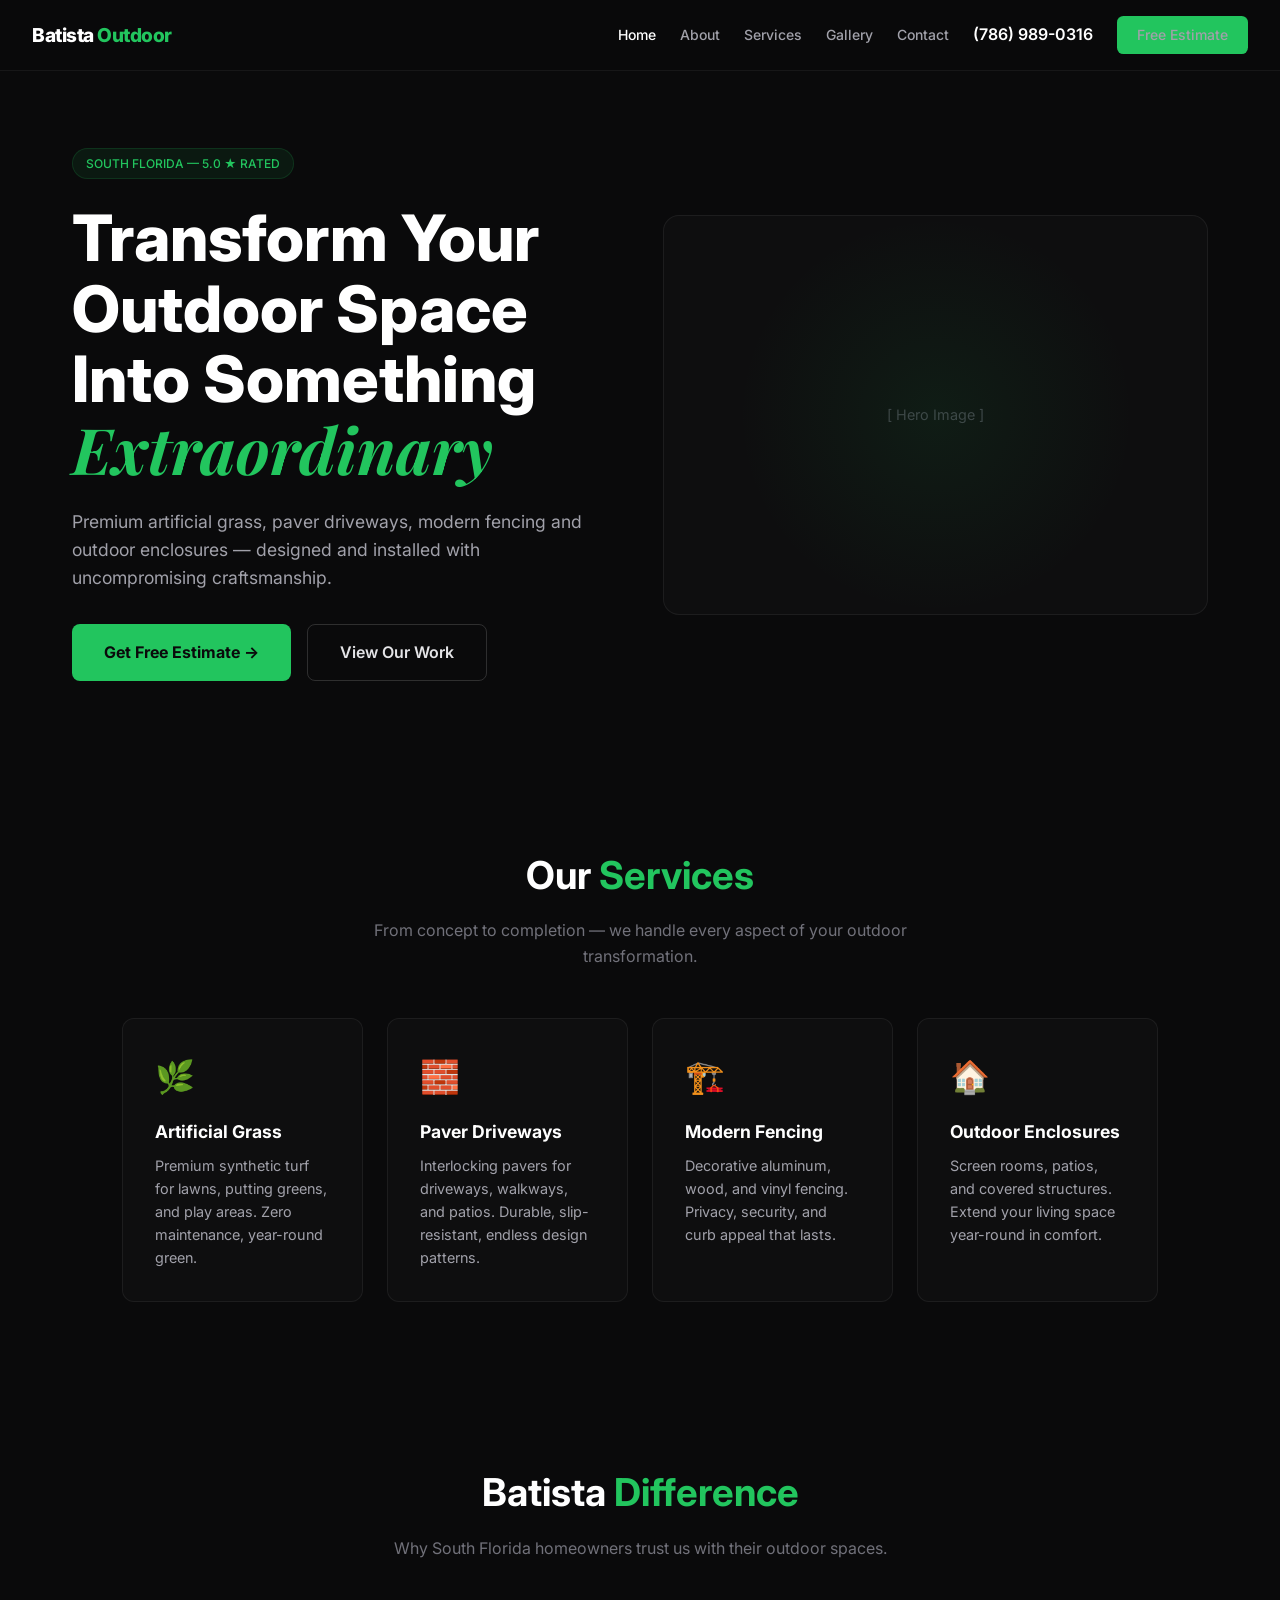
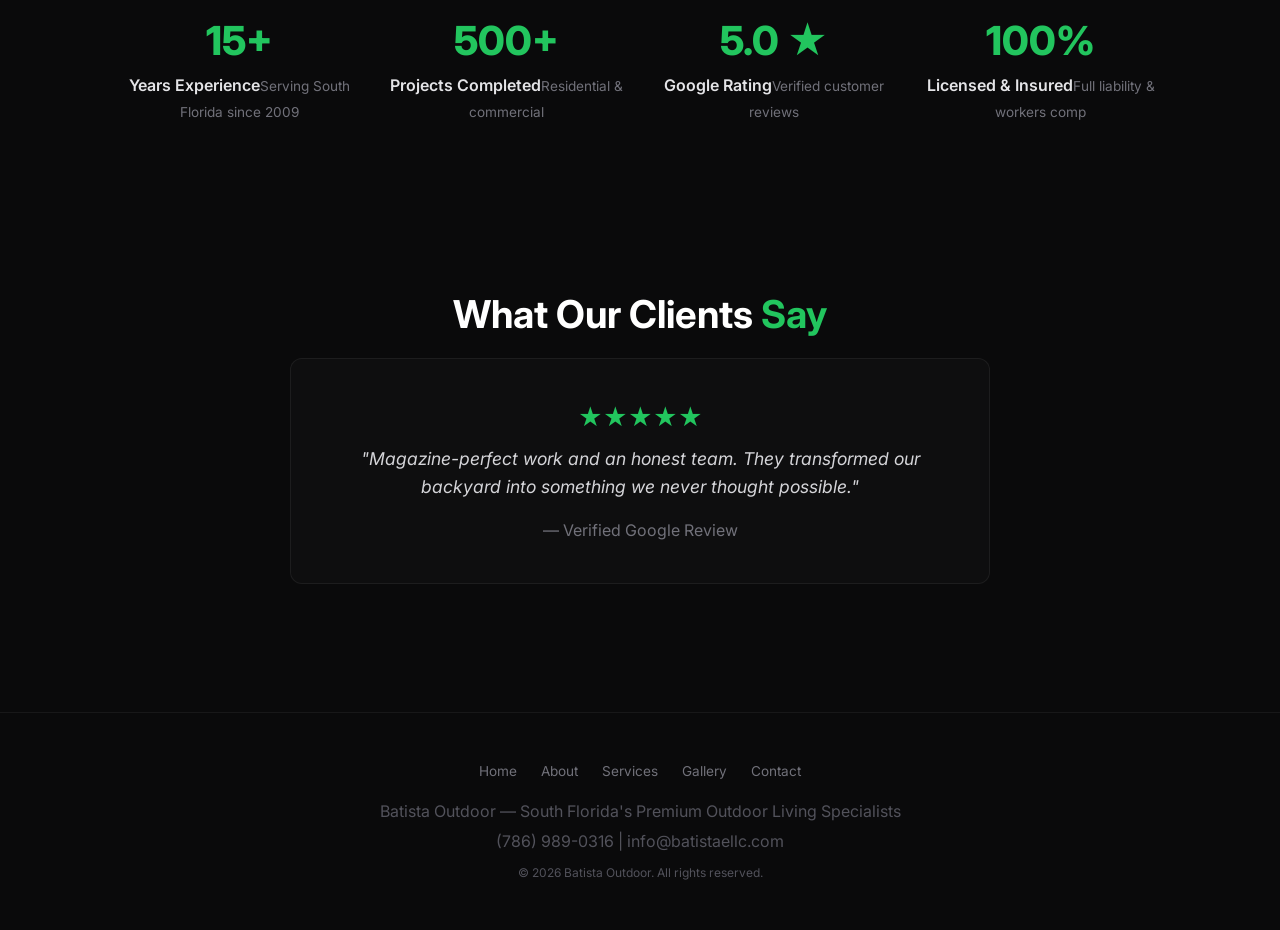
==== index.html @ e95c6e53 "Full 5-page site: Home, About, Services, Gallery, Contact" ====
<!DOCTYPE html>
<html lang="en">
<head>
  <meta charset="UTF-8" />
  <meta name="viewport" content="width=device-width, initial-scale=1.0"/>
  <title>Batista Outdoor — Premium Outdoor Living | South Florida</title>
  <meta name="description" content="Premium artificial grass, paver driveways, modern fencing and outdoor enclosures in South Florida." />
  <link rel="preconnect" href="https://fonts.googleapis.com" />
  <link href="https://fonts.googleapis.com/css2?family=Inter:wght@300;400;500;600;700;800&family=Playfair+Display:ital,wght@0,700;1,700&display=swap" rel="stylesheet" />
  <link rel="stylesheet" href="/css/style.css" />
</head>
<body>

<nav>
  <div class="logo">Batista <span>Outdoor</span></div>
  <div class="nav-links">
    <a href="/" class="active">Home</a>
    <a href="/about">About</a>
    <a href="/services">Services</a>
    <a href="/gallery">Gallery</a>
    <a href="/contact">Contact</a>
    <span class="phone">(786) 989-0316</span>
    <a href="/contact#estimate" class="cta-nav">Free Estimate</a>
  </div>
</nav>

<section class="hero">
  <div class="hero-content">
    <div class="hero-badge">SOUTH FLORIDA — 5.0 ★ RATED</div>
    <h1>Transform Your Outdoor Space Into Something <em>Extraordinary</em></h1>
    <p>Premium artificial grass, paver driveways, modern fencing and outdoor enclosures — designed and installed with uncompromising craftsmanship.</p>
    <div class="hero-actions" style="display:flex;gap:1rem;flex-wrap:wrap;">
      <a href="/contact#estimate" class="btn-primary">Get Free Estimate →</a>
      <a href="/gallery" class="btn-secondary">View Our Work</a>
    </div>
  </div>
  <div class="hero-visual">
    <div class="gradient-sphere"></div>
    <span style="color:#3f3f46;font-size:0.9rem;">[ Hero Image ]</span>
  </div>
</section>

<section>
  <h2 class="section-title">Our <span>Services</span></h2>
  <p class="section-sub">From concept to completion — we handle every aspect of your outdoor transformation.</p>
  <div class="services-grid">
    <div class="service-card">
      <span class="icon">🌿</span>
      <h3>Artificial Grass</h3>
      <p>Premium synthetic turf for lawns, putting greens, and play areas. Zero maintenance, year-round green.</p>
    </div>
    <div class="service-card">
      <span class="icon">🧱</span>
      <h3>Paver Driveways</h3>
      <p>Interlocking pavers for driveways, walkways, and patios. Durable, slip-resistant, endless design patterns.</p>
    </div>
    <div class="service-card">
      <span class="icon">🏗️</span>
      <h3>Modern Fencing</h3>
      <p>Decorative aluminum, wood, and vinyl fencing. Privacy, security, and curb appeal that lasts.</p>
    </div>
    <div class="service-card">
      <span class="icon">🏠</span>
      <h3>Outdoor Enclosures</h3>
      <p>Screen rooms, patios, and covered structures. Extend your living space year-round in comfort.</p>
    </div>
  </div>
</section>

<section>
  <h2 class="section-title">Batista <span>Difference</span></h2>
  <p class="section-sub">Why South Florida homeowners trust us with their outdoor spaces.</p>
  <div class="stats-grid">
    <div class="stat-item"><span class="num">15+</span><span class="label">Years Experience</span><span class="desc">Serving South Florida since 2009</span></div>
    <div class="stat-item"><span class="num">500+</span><span class="label">Projects Completed</span><span class="desc">Residential & commercial</span></div>
    <div class="stat-item"><span class="num">5.0 ★</span><span class="label">Google Rating</span><span class="desc">Verified customer reviews</span></div>
    <div class="stat-item"><span class="num">100%</span><span class="label">Licensed & Insured</span><span class="desc">Full liability & workers comp</span></div>
  </div>
</section>

<section>
  <h2 class="section-title">What Our Clients <span>Say</span></h2>
  <div style="max-width:700px;margin:0 auto;text-align:center;background:rgba(255,255,255,0.02);border:1px solid rgba(255,255,255,0.06);border-radius:0.75rem;padding:2.5rem;">
    <div style="font-size:1.5rem;color:#22c55e;margin-bottom:0.5rem;">★★★★★</div>
    <p style="color:#d4d4d8;font-size:1.1rem;font-style:italic;">"Magazine-perfect work and an honest team. They transformed our backyard into something we never thought possible."</p>
    <p style="color:#71717a;margin-top:1rem;">— Verified Google Review</p>
  </div>
</section>

<footer>
  <div class="footer-links">
    <a href="/">Home</a>
    <a href="/about">About</a>
    <a href="/services">Services</a>
    <a href="/gallery">Gallery</a>
    <a href="/contact">Contact</a>
  </div>
  <p>Batista Outdoor — South Florida's Premium Outdoor Living Specialists</p>
  <p style="margin-top:0.3rem;">(786) 989-0316 | info@batistaellc.com</p>
  <p style="margin-top:0.5rem;font-size:0.75rem;">© 2026 Batista Outdoor. All rights reserved.</p>
</footer>

</body>
</html>
---- css/style.css ----
/* Batista Outdoor - Shared Styles */

*, *::after, *::before { box-sizing: border-box; margin: 0; padding: 0; }
html { scroll-behavior: smooth; }
body {
  font-family: 'Inter', -apple-system, BlinkMacSystemFont, sans-serif;
  background: #0a0a0b;
  color: #e4e4e7;
  line-height: 1.6;
}

/* Navigation */
nav {
  position: fixed; top: 0; left: 0; right: 0; z-index: 100;
  background: rgba(10,10,11,0.92); backdrop-filter: blur(14px);
  border-bottom: 1px solid rgba(255,255,255,0.06);
  padding: 1rem 2rem;
  display: flex; align-items: center; justify-content: space-between;
  flex-wrap: wrap; gap: 1rem;
}
nav .logo { font-weight: 800; font-size: 1.2rem; color: #fff; letter-spacing: -0.5px; }
nav .logo span { color: #22c55e; }
nav .nav-links { display: flex; gap: 1.5rem; align-items: center; flex-wrap: wrap; }
nav .nav-links a { color: #a1a1aa; text-decoration: none; font-size: 0.875rem; font-weight: 500; transition: color 0.2s; }
nav .nav-links a:hover, nav .nav-links a.active { color: #fff; }
nav .nav-links .phone { color: #fff; font-weight: 600; }
.cta-nav {
  background: #22c55e; color: #0a0a0b; border: none;
  padding: 0.5rem 1.25rem; border-radius: 0.4rem; font-weight: 700; font-size: 0.8rem;
  cursor: pointer; text-decoration: none; transition: background 0.2s;
}
.cta-nav:hover { background: #16a34a; }

/* Page wrapper */
.page { padding-top: 5rem; }
section { padding: 5rem 2rem; max-width: 1100px; margin: 0 auto; }
.section-title { font-size: clamp(1.6rem, 3vw, 2.4rem); font-weight: 700; color: #fff; text-align: center; margin-bottom: 0.75rem; }
.section-title span { color: #22c55e; }
.section-sub { color: #71717a; text-align: center; margin-bottom: 3rem; font-size: 1rem; max-width: 600px; margin-left: auto; margin-right: auto; }

/* Buttons */
.btn-primary {
  background: #22c55e; color: #0a0a0b; border: none;
  padding: 0.9rem 2rem; border-radius: 0.5rem; font-weight: 700; font-size: 1rem;
  cursor: pointer; text-decoration: none; display: inline-flex; align-items: center; gap: 0.5rem;
  transition: background 0.2s, transform 0.15s;
}
.btn-primary:hover { background: #16a34a; transform: translateY(-1px); }
.btn-secondary {
  background: transparent; color: #e4e4e7; border: 1px solid rgba(255,255,255,0.15);
  padding: 0.9rem 2rem; border-radius: 0.5rem; font-weight: 600; font-size: 1rem;
  cursor: pointer; text-decoration: none; transition: border-color 0.2s;
}
.btn-secondary:hover { border-color: rgba(255,255,255,0.35); }

/* Hero */
.hero {
  min-height: 85vh; display: flex; align-items: center;
  padding: 8rem 2rem 4rem; max-width: 1200px; margin: 0 auto; gap: 3rem;
}
.hero-content { flex: 1; }
.hero-badge {
  display: inline-flex; align-items: center; gap: 0.4rem;
  background: rgba(34,197,94,0.08); border: 1px solid rgba(34,197,94,0.15);
  padding: 0.3rem 0.8rem; border-radius: 2rem; font-size: 0.75rem; font-weight: 500;
  color: #22c55e; margin-bottom: 1.5rem;
}
.hero h1 {
  font-size: clamp(2.4rem, 5vw, 4rem); font-weight: 800; line-height: 1.1;
  color: #fff; margin-bottom: 1.25rem;
}
.hero h1 em { font-family: 'Playfair Display', serif; font-style: italic; color: #22c55e; font-weight: 700; }
.hero p { font-size: 1.1rem; color: #a1a1aa; max-width: 560px; margin-bottom: 2rem; }
.hero-visual {
  flex: 1; min-height: 400px; background: rgba(255,255,255,0.02);
  border-radius: 1rem; border: 1px solid rgba(255,255,255,0.06);
  display: flex; align-items: center; justify-content: center;
  position: relative; overflow: hidden;
}
.hero-visual .gradient-sphere {
  position: absolute; width: 400px; height: 400px; border-radius: 50%;
  background: radial-gradient(circle, rgba(34,197,94,0.08) 0%, transparent 70%);
  top: 50%; left: 50%; transform: translate(-50%,-50%);
}
.hero-visual img { width: 100%; height: 100%; object-fit: cover; }

/* Grid layouts */
.services-grid { display: grid; grid-template-columns: repeat(auto-fit, minmax(240px, 1fr)); gap: 1.5rem; }
.service-card {
  background: rgba(255,255,255,0.02); border: 1px solid rgba(255,255,255,0.06);
  border-radius: 0.75rem; padding: 2rem; transition: border-color 0.2s;
}
.service-card:hover { border-color: rgba(34,197,94,0.2); }
.service-card .icon { font-size: 2rem; margin-bottom: 1rem; display: block; }
.service-card h3 { color: #fff; font-size: 1.1rem; margin-bottom: 0.5rem; }
.service-card p { font-size: 0.9rem; color: #a1a1aa; }

/* Stats */
.stats-grid { display: grid; grid-template-columns: repeat(auto-fit, minmax(180px, 1fr)); gap: 2rem; text-align: center; }
.stat-item .num { font-size: 2.5rem; font-weight: 800; color: #22c55e; display: block; }
.stat-item .label { color: #e4e4e7; font-weight: 600; }
.stat-item .desc { font-size: 0.85rem; color: #71717a; margin-top: 0.3rem; }

/* Why Us grid */
.why-grid { display: grid; grid-template-columns: repeat(auto-fit, minmax(280px, 1fr)); gap: 1.5rem; }
.why-card {
  background: rgba(255,255,255,0.02); border: 1px solid rgba(255,255,255,0.06);
  border-radius: 0.75rem; padding: 1.5rem; display: flex; gap: 1rem; align-items: flex-start;
}
.why-card .num { font-size: 1.8rem; font-weight: 800; color: rgba(34,197,94,0.3); line-height: 1; min-width: 40px; }
.why-card h4 { color: #fff; font-size: 1rem; margin-bottom: 0.3rem; }
.why-card p { font-size: 0.85rem; color: #71717a; }

/* Before/After */
.before-after-container {
  position: relative; width: 100%; max-width: 800px; margin: 0 auto;
  border-radius: 1rem; overflow: hidden; border: 1px solid rgba(255,255,255,0.1);
  aspect-ratio: 16/10;
}
.before-after-container img { position: absolute; top: 0; left: 0; width: 100%; height: 100%; object-fit: cover; }
.before-after-container .after-img { clip-path: inset(0 50% 0 0); }
.before-after-container .slider-handle {
  position: absolute; top: 0; bottom: 0; left: 50%; width: 4px;
  background: #22c55e; transform: translateX(-50%); cursor: ew-resize;
}
.before-after-container .slider-handle::after {
  content: ''; position: absolute; top: 50%; left: 50%; transform: translate(-50%,-50%);
  width: 36px; height: 36px; background: #22c55e; border-radius: 50%;
  border: 3px solid #fff;
}
.before-after-container .label-tag {
  position: absolute; top: 1rem; padding: 0.3rem 0.8rem; border-radius: 0.3rem;
  font-size: 0.75rem; font-weight: 700; z-index: 2;
}
.before-after-container .label-before { left: 1rem; background: rgba(0,0,0,0.6); color: #fff; }
.before-after-container .label-after { right: 1rem; background: #22c55e; color: #0a0a0b; }

/* Gallery grid */
.gallery-grid { display: grid; grid-template-columns: repeat(auto-fit, minmax(280px, 1fr)); gap: 1rem; }
.gallery-item {
  aspect-ratio: 4/3; border-radius: 0.75rem; overflow: hidden;
  background: rgba(255,255,255,0.02); border: 1px solid rgba(255,255,255,0.06);
  display: flex; align-items: center; justify-content: center; color: #3f3f46; font-size: 0.85rem;
}
.gallery-item .placeholder-icon { font-size: 2rem; margin-bottom: 0.5rem; display: block; text-align: center; }

/* Estimate/Contact form */
.estimate-section {
  background: rgba(34,197,94,0.03); border: 1px solid rgba(34,197,94,0.12);
  border-radius: 1rem; padding: 3rem; text-align: center; max-width: 700px; margin: 0 auto;
}
.estimate-section h2 { color: #fff; font-size: 1.8rem; margin-bottom: 1rem; }
.estimate-section p { color: #a1a1aa; margin-bottom: 2rem; }
.estimate-form { display: grid; gap: 1rem; max-width: 500px; margin: 0 auto; }
.estimate-form input, .estimate-form select, .estimate-form textarea {
  background: rgba(255,255,255,0.05); border: 1px solid rgba(255,255,255,0.1);
  border-radius: 0.5rem; padding: 0.8rem 1rem; color: #fff; font-size: 0.9rem; font-family: inherit;
}
.estimate-form input::placeholder, .estimate-form textarea::placeholder { color: #52525b; }
.estimate-form select option { background: #18181b; color: #fff; }

/* Contact info */
.contact-grid { display: grid; grid-template-columns: repeat(auto-fit, minmax(220px, 1fr)); gap: 1.5rem; }
.contact-card {
  background: rgba(255,255,255,0.02); border: 1px solid rgba(255,255,255,0.06);
  border-radius: 0.75rem; padding: 1.5rem; text-align: center;
}
.contact-card .icon { font-size: 1.5rem; margin-bottom: 0.5rem; display: block; }
.contact-card h4 { color: #fff; font-size: 0.85rem; text-transform: uppercase; letter-spacing: 1px; margin-bottom: 0.3rem; }
.contact-card p { color: #a1a1aa; font-size: 0.9rem; }

/* Footer */
footer { text-align: center; padding: 3rem 2rem; color: #52525b; border-top: 1px solid rgba(255,255,255,0.06); margin-top: 3rem; }
footer .footer-links { display: flex; justify-content: center; gap: 1.5rem; flex-wrap: wrap; margin-bottom: 1rem; }
footer .footer-links a { color: #71717a; text-decoration: none; font-size: 0.85rem; }
footer .footer-links a:hover { color: #e4e4e7; }

/* Responsive */
@media (max-width: 768px) {
  .hero { flex-direction: column; padding-top: 6rem; }
  .hero-visual { min-height: 250px; width: 100%; }
  nav .nav-links { gap: 0.8rem; }
  section { padding: 3rem 1.25rem; }
}
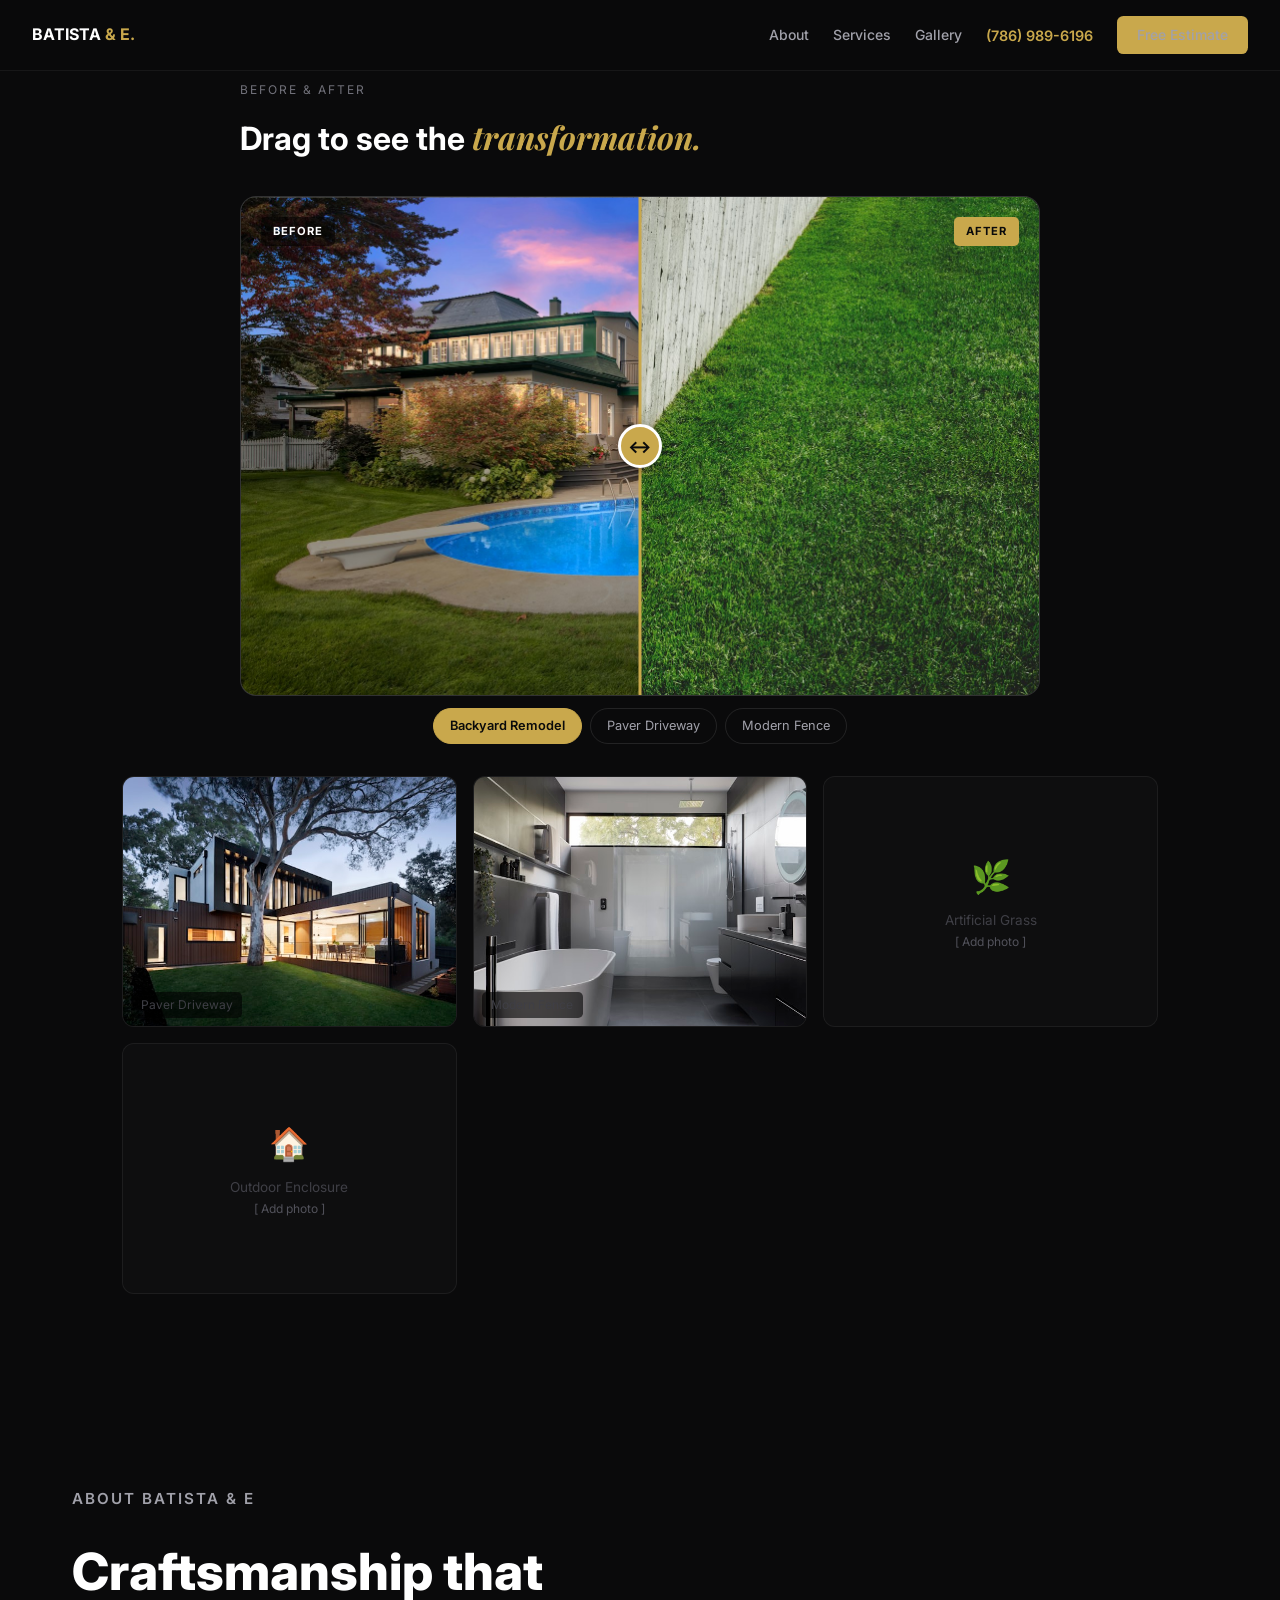
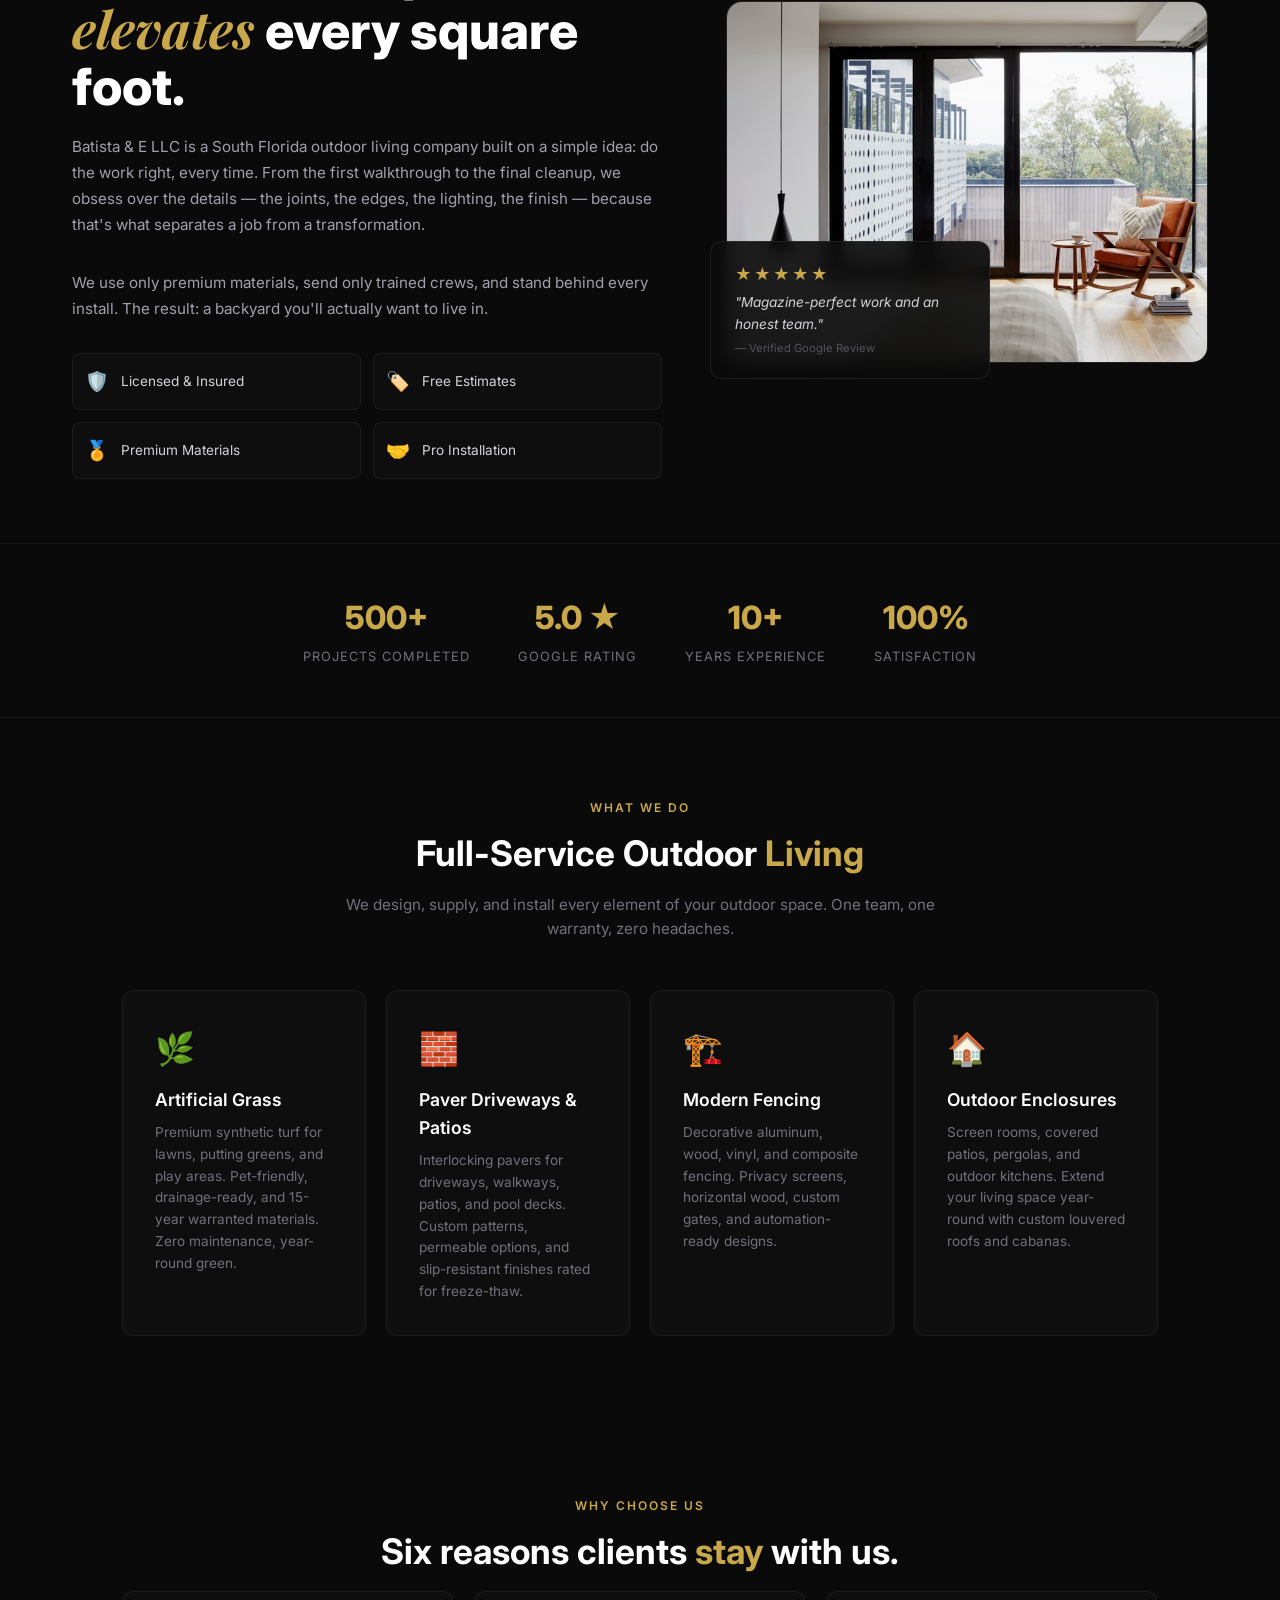
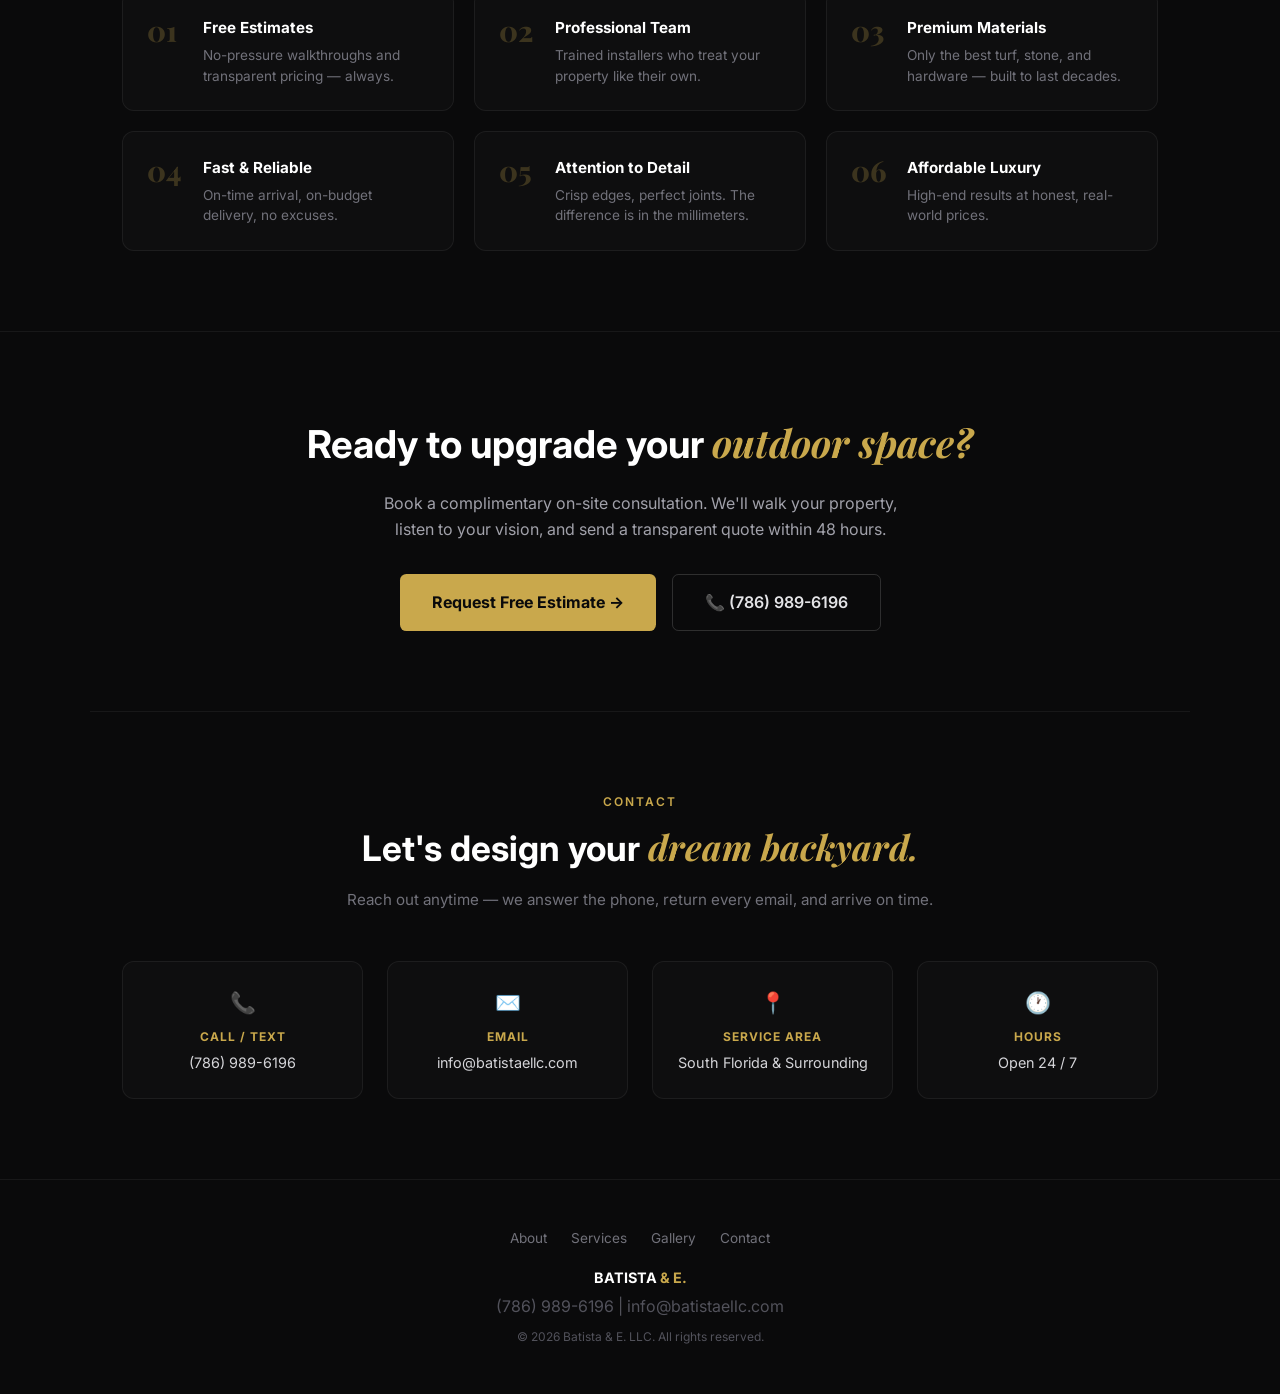
==== commit e063d0f7: "fix: real empty yard before image, luxury after image, slider hero-first layout, fix unicode arrow, " ====
--- a/index.html
+++ b/index.html
@@ -3,7 +3,7 @@
 <head>
   <meta charset="UTF-8" />
   <meta name="viewport" content="width=device-width, initial-scale=1.0"/>
-  <title>Batista Outdoor — Premium Outdoor Living | South Florida</title>
+  <title>Batista &amp; E. LLC — Premium Outdoor Living | South Florida</title>
   <meta name="description" content="Premium artificial grass, paver driveways, modern fencing and outdoor enclosures in South Florida." />
   <link rel="preconnect" href="https://fonts.googleapis.com" />
   <link href="https://fonts.googleapis.com/css2?family=Inter:wght@300;400;500;600;700;800&family=Playfair+Display:ital,wght@0,700;1,700&display=swap" rel="stylesheet" />
@@ -12,93 +12,197 @@
 <body>
 
 <nav>
-  <div class="logo">Batista <span>Outdoor</span></div>
+  <div class="logo">
+    <span>BATISTA <em>&amp; E.</em></span>
+  </div>
   <div class="nav-links">
-    <a href="/" class="active">Home</a>
-    <a href="/about">About</a>
-    <a href="/services">Services</a>
-    <a href="/gallery">Gallery</a>
-    <a href="/contact">Contact</a>
-    <span class="phone">(786) 989-0316</span>
-    <a href="/contact#estimate" class="cta-nav">Free Estimate</a>
+    <a href="#about">About</a>
+    <a href="#services">Services</a>
+    <a href="#gallery">Gallery</a>
+    <span class="phone">(786) 989-6196</span>
+    <a href="#contact" class="cta-nav">Free Estimate</a>
   </div>
 </nav>
 
-<section class="hero">
-  <div class="hero-content">
-    <div class="hero-badge">SOUTH FLORIDA — 5.0 ★ RATED</div>
-    <h1>Transform Your Outdoor Space Into Something <em>Extraordinary</em></h1>
-    <p>Premium artificial grass, paver driveways, modern fencing and outdoor enclosures — designed and installed with uncompromising craftsmanship.</p>
-    <div class="hero-actions" style="display:flex;gap:1rem;flex-wrap:wrap;">
-      <a href="/contact#estimate" class="btn-primary">Get Free Estimate →</a>
-      <a href="/gallery" class="btn-secondary">View Our Work</a>
-    </div>
-  </div>
-  <div class="hero-visual">
-    <div class="gradient-sphere"></div>
-    <span style="color:#3f3f46;font-size:0.9rem;">[ Hero Image ]</span>
-  </div>
-</section>
-
-<section>
-  <h2 class="section-title">Our <span>Services</span></h2>
-  <p class="section-sub">From concept to completion — we handle every aspect of your outdoor transformation.</p>
+<!-- BEFORE & AFTER HERO -->
+<section id="gallery" class="hero-slider-section">
+  <div class="before-after-wrapper">
+    <p class="before-after-section-label">BEFORE &amp; AFTER</p>
+    <h2>Drag to see the <em>transformation.</em></h2>
+
+    <div class="slider-container" id="baSlider">
+      <div class="before-img">
+        <img src="/images/backyard-before.jpg" alt="Before transformation" style="width:100%;height:100%;object-fit:cover;position:absolute;top:0;left:0;" />
+      </div>
+      <div class="after-img" id="afterImg">
+        <img src="/images/backyard-after.jpg" alt="After transformation" style="width:100%;height:100%;object-fit:cover;position:absolute;top:0;left:0;" />
+      </div>
+      <div class="slider-line"></div>
+      <div class="slider-handle" id="sliderHandle"></div>
+      <span class="label-before">BEFORE</span>
+      <span class="label-after">AFTER</span>
+    </div>
+
+    <div class="category-tags">
+      <span class="category-tag active">Backyard Remodel</span>
+      <span class="category-tag">Paver Driveway</span>
+      <span class="category-tag">Modern Fence</span>
+    </div>
+  </div>
+
+  <div class="gallery-grid">
+    <div class="gallery-item"><img src="/images/pavers.jpg" alt="Paver driveway" style="width:100%;height:100%;object-fit:cover;position:absolute;top:0;left:0;" /><div style="position:absolute;bottom:0.5rem;left:0.5rem;background:rgba(0,0,0,0.6);padding:0.2rem 0.6rem;border-radius:0.3rem;font-size:0.75rem;">Paver Driveway</div></div>
+    <div class="gallery-item"><img src="/images/fencing.jpg" alt="Modern fencing" style="width:100%;height:100%;object-fit:cover;position:absolute;top:0;left:0;" /><div style="position:absolute;bottom:0.5rem;left:0.5rem;background:rgba(0,0,0,0.6);padding:0.2rem 0.6rem;border-radius:0.3rem;font-size:0.75rem;">Modern Fence</div></div>
+    <div class="gallery-item"><span class="g-icon">🌿</span>Artificial Grass<span style="color:#52525b;font-size:0.75rem;">[ Add photo ]</span></div>
+    <div class="gallery-item"><span class="g-icon">🏠</span>Outdoor Enclosure<span style="color:#52525b;font-size:0.75rem;">[ Add photo ]</span></div>
+  </div>
+</section>
+
+<!-- ABOUT SECTION -->
+<div class="page" id="about">
+  <div class="about-section">
+    <div class="about-content">
+      <p class="section-label">ABOUT BATISTA &amp; E</p>
+      <h1>Craftsmanship that <em>elevates</em> every square foot.</h1>
+      <p>Batista &amp; E LLC is a South Florida outdoor living company built on a simple idea: do the work right, every time. From the first walkthrough to the final cleanup, we obsess over the details — the joints, the edges, the lighting, the finish — because that's what separates a job from a transformation.</p>
+      <p>We use only premium materials, send only trained crews, and stand behind every install. The result: a backyard you'll actually want to live in.</p>
+      <div class="feature-grid">
+        <div class="feature-item"><span class="icon">🛡️</span><span>Licensed &amp; Insured</span></div>
+        <div class="feature-item"><span class="icon">🏷️</span><span>Free Estimates</span></div>
+        <div class="feature-item"><span class="icon">🏅</span><span>Premium Materials</span></div>
+        <div class="feature-item"><span class="icon">🤝</span><span>Pro Installation</span></div>
+      </div>
+    </div>
+    <div class="about-visual">
+      <div class="image-container">
+        <img src="/images/about-hero.jpg" alt="Luxury outdoor living space at dusk" style="width:100%;height:100%;object-fit:cover;" />
+      </div>
+      <div class="review-overlay">
+        <div class="stars">★★★★★</div>
+        <p>"Magazine-perfect work and an honest team."</p>
+        <div class="attribution">— Verified Google Review</div>
+      </div>
+    </div>
+  </div>
+</div>
+
+<!-- STATS -->
+<div class="stats-row">
+  <div class="stat-item"><span class="num">500+</span><span class="label">Projects Completed</span></div>
+  <div class="stat-item"><span class="num">5.0 ★</span><span class="label">Google Rating</span></div>
+  <div class="stat-item"><span class="num">10+</span><span class="label">Years Experience</span></div>
+  <div class="stat-item"><span class="num">100%</span><span class="label">Satisfaction</span></div>
+</div>
+
+<!-- SERVICES -->
+<section id="services">
+  <p class="section-label">WHAT WE DO</p>
+  <h2 class="section-title">Full-Service Outdoor <span class="gold">Living</span></h2>
+  <p class="section-sub">We design, supply, and install every element of your outdoor space. One team, one warranty, zero headaches.</p>
   <div class="services-grid">
     <div class="service-card">
       <span class="icon">🌿</span>
       <h3>Artificial Grass</h3>
-      <p>Premium synthetic turf for lawns, putting greens, and play areas. Zero maintenance, year-round green.</p>
+      <p>Premium synthetic turf for lawns, putting greens, and play areas. Pet-friendly, drainage-ready, and 15-year warranted materials. Zero maintenance, year-round green.</p>
     </div>
     <div class="service-card">
       <span class="icon">🧱</span>
-      <h3>Paver Driveways</h3>
-      <p>Interlocking pavers for driveways, walkways, and patios. Durable, slip-resistant, endless design patterns.</p>
+      <h3>Paver Driveways &amp; Patios</h3>
+      <p>Interlocking pavers for driveways, walkways, patios, and pool decks. Custom patterns, permeable options, and slip-resistant finishes rated for freeze-thaw.</p>
     </div>
     <div class="service-card">
       <span class="icon">🏗️</span>
       <h3>Modern Fencing</h3>
-      <p>Decorative aluminum, wood, and vinyl fencing. Privacy, security, and curb appeal that lasts.</p>
+      <p>Decorative aluminum, wood, vinyl, and composite fencing. Privacy screens, horizontal wood, custom gates, and automation-ready designs.</p>
     </div>
     <div class="service-card">
       <span class="icon">🏠</span>
       <h3>Outdoor Enclosures</h3>
-      <p>Screen rooms, patios, and covered structures. Extend your living space year-round in comfort.</p>
-    </div>
-  </div>
-</section>
-
+      <p>Screen rooms, covered patios, pergolas, and outdoor kitchens. Extend your living space year-round with custom louvered roofs and cabanas.</p>
+    </div>
+  </div>
+</section>
+
+<!-- WHY CHOOSE US -->
 <section>
-  <h2 class="section-title">Batista <span>Difference</span></h2>
-  <p class="section-sub">Why South Florida homeowners trust us with their outdoor spaces.</p>
-  <div class="stats-grid">
-    <div class="stat-item"><span class="num">15+</span><span class="label">Years Experience</span><span class="desc">Serving South Florida since 2009</span></div>
-    <div class="stat-item"><span class="num">500+</span><span class="label">Projects Completed</span><span class="desc">Residential & commercial</span></div>
-    <div class="stat-item"><span class="num">5.0 ★</span><span class="label">Google Rating</span><span class="desc">Verified customer reviews</span></div>
-    <div class="stat-item"><span class="num">100%</span><span class="label">Licensed & Insured</span><span class="desc">Full liability & workers comp</span></div>
-  </div>
-</section>
-
-<section>
-  <h2 class="section-title">What Our Clients <span>Say</span></h2>
-  <div style="max-width:700px;margin:0 auto;text-align:center;background:rgba(255,255,255,0.02);border:1px solid rgba(255,255,255,0.06);border-radius:0.75rem;padding:2.5rem;">
-    <div style="font-size:1.5rem;color:#22c55e;margin-bottom:0.5rem;">★★★★★</div>
-    <p style="color:#d4d4d8;font-size:1.1rem;font-style:italic;">"Magazine-perfect work and an honest team. They transformed our backyard into something we never thought possible."</p>
-    <p style="color:#71717a;margin-top:1rem;">— Verified Google Review</p>
+  <p class="section-label">WHY CHOOSE US</p>
+  <h2 class="section-title">Six reasons clients <span class="gold">stay</span> with us.</h2>
+  <div class="why-grid">
+    <div class="why-card"><span class="num">01</span><div><h4>Free Estimates</h4><p>No-pressure walkthroughs and transparent pricing — always.</p></div></div>
+    <div class="why-card"><span class="num">02</span><div><h4>Professional Team</h4><p>Trained installers who treat your property like their own.</p></div></div>
+    <div class="why-card"><span class="num">03</span><div><h4>Premium Materials</h4><p>Only the best turf, stone, and hardware — built to last decades.</p></div></div>
+    <div class="why-card"><span class="num">04</span><div><h4>Fast &amp; Reliable</h4><p>On-time arrival, on-budget delivery, no excuses.</p></div></div>
+    <div class="why-card"><span class="num">05</span><div><h4>Attention to Detail</h4><p>Crisp edges, perfect joints. The difference is in the millimeters.</p></div></div>
+    <div class="why-card"><span class="num">06</span><div><h4>Affordable Luxury</h4><p>High-end results at honest, real-world prices.</p></div></div>
+  </div>
+</section>
+
+<!-- CTA -->
+<div class="cta-section">
+  <h2>Ready to upgrade your <em>outdoor space?</em></h2>
+  <p>Book a complimentary on-site consultation. We'll walk your property, listen to your vision, and send a transparent quote within 48 hours.</p>
+  <div class="cta-actions">
+    <a href="#contact" class="btn-primary">Request Free Estimate →</a>
+    <a href="tel:+17869896196" class="btn-secondary">📞 (786) 989-6196</a>
+  </div>
+</div>
+
+<!-- CONTACT -->
+<section class="contact-section" id="contact">
+  <p class="section-label">CONTACT</p>
+  <h2 class="section-title">Let's design your <em style="font-family:'Playfair Display',serif;font-style:italic;color:var(--gold);">dream backyard.</em></h2>
+  <p class="section-sub">Reach out anytime — we answer the phone, return every email, and arrive on time.</p>
+  <div class="contact-grid">
+    <div class="contact-card"><span class="icon">📞</span><h4>Call / Text</h4><p>(786) 989-6196</p></div>
+    <div class="contact-card"><span class="icon">✉️</span><h4>Email</h4><p>info@batistaellc.com</p></div>
+    <div class="contact-card"><span class="icon">📍</span><h4>Service Area</h4><p>South Florida &amp; Surrounding</p></div>
+    <div class="contact-card"><span class="icon">🕐</span><h4>Hours</h4><p>Open 24 / 7</p></div>
   </div>
 </section>
 
 <footer>
   <div class="footer-links">
-    <a href="/">Home</a>
-    <a href="/about">About</a>
-    <a href="/services">Services</a>
-    <a href="/gallery">Gallery</a>
-    <a href="/contact">Contact</a>
-  </div>
-  <p>Batista Outdoor — South Florida's Premium Outdoor Living Specialists</p>
-  <p style="margin-top:0.3rem;">(786) 989-0316 | info@batistaellc.com</p>
-  <p style="margin-top:0.5rem;font-size:0.75rem;">© 2026 Batista Outdoor. All rights reserved.</p>
+    <a href="#about">About</a>
+    <a href="#services">Services</a>
+    <a href="#gallery">Gallery</a>
+    <a href="#contact">Contact</a>
+  </div>
+  <p class="logo-small">BATISTA <em>&amp; E.</em></p>
+  <p>(786) 989-6196 | info@batistaellc.com</p>
+  <p style="margin-top:0.5rem;font-size:0.75rem;">© 2026 Batista &amp; E. LLC. All rights reserved.</p>
 </footer>
+
+<script>
+// Interactive Before/After Slider
+(function() {
+  const slider = document.getElementById('baSlider');
+  const afterImg = document.getElementById('afterImg');
+  const handle = document.getElementById('sliderHandle');
+  const line = document.querySelector('.slider-line');
+  let isDragging = false;
+
+  function updateSlider(x) {
+    const rect = slider.getBoundingClientRect();
+    let pos = (x - rect.left) / rect.width;
+    pos = Math.max(0.05, Math.min(0.95, pos));
+    const pct = (pos * 100) + '%';
+    afterImg.style.clipPath = 'inset(0 ' + (100 - pos * 100) + '% 0 0)';
+    handle.style.left = pct;
+    if (line) line.style.left = pct;
+  }
+
+  slider.addEventListener('mousedown', function(e) { isDragging = true; updateSlider(e.clientX); });
+  document.addEventListener('mousemove', function(e) { if (isDragging) updateSlider(e.clientX); });
+  document.addEventListener('mouseup', function() { isDragging = false; });
+
+  slider.addEventListener('touchstart', function(e) { isDragging = true; updateSlider(e.touches[0].clientX); });
+  slider.addEventListener('touchmove', function(e) { if (isDragging) updateSlider(e.touches[0].clientX); });
+  slider.addEventListener('touchend', function() { isDragging = false; });
+
+  // Init slider at center
+  updateSlider(slider.getBoundingClientRect().left + slider.offsetWidth / 2);
+})();
+</script>
 
 </body>
 </html>
--- a/css/style.css
+++ b/css/style.css
@@ -1,4 +1,4 @@
-/* Batista Outdoor - Shared Styles */
+/* Batista & E. LLC - Premium Outdoor Living */
 
 *, *::after, *::before { box-sizing: border-box; margin: 0; padding: 0; }
 html { scroll-behavior: smooth; }
@@ -9,176 +9,231 @@
   line-height: 1.6;
 }
 
+/* Gold accent - matches logo */
+:root {
+  --gold: #C9A84C;
+  --gold-light: #E8D48B;
+  --gold-dark: #A68A2E;
+}
+
 /* Navigation */
 nav {
   position: fixed; top: 0; left: 0; right: 0; z-index: 100;
-  background: rgba(10,10,11,0.92); backdrop-filter: blur(14px);
+  background: rgba(10,10,11,0.95); backdrop-filter: blur(14px);
   border-bottom: 1px solid rgba(255,255,255,0.06);
   padding: 1rem 2rem;
   display: flex; align-items: center; justify-content: space-between;
   flex-wrap: wrap; gap: 1rem;
 }
-nav .logo { font-weight: 800; font-size: 1.2rem; color: #fff; letter-spacing: -0.5px; }
-nav .logo span { color: #22c55e; }
+nav .logo { display: flex; align-items: center; gap: 0.75rem; }
+nav .logo img { height: 36px; width: auto; }
+nav .logo span { font-weight: 700; font-size: 1rem; color: #fff; }
+nav .logo span em { color: var(--gold); font-style: normal; }
 nav .nav-links { display: flex; gap: 1.5rem; align-items: center; flex-wrap: wrap; }
 nav .nav-links a { color: #a1a1aa; text-decoration: none; font-size: 0.875rem; font-weight: 500; transition: color 0.2s; }
 nav .nav-links a:hover, nav .nav-links a.active { color: #fff; }
-nav .nav-links .phone { color: #fff; font-weight: 600; }
+nav .nav-links .phone { color: var(--gold); font-weight: 600; font-size: 0.9rem; }
 .cta-nav {
-  background: #22c55e; color: #0a0a0b; border: none;
+  background: var(--gold); color: #0a0a0b; border: none;
   padding: 0.5rem 1.25rem; border-radius: 0.4rem; font-weight: 700; font-size: 0.8rem;
   cursor: pointer; text-decoration: none; transition: background 0.2s;
 }
-.cta-nav:hover { background: #16a34a; }
-
-/* Page wrapper */
-.page { padding-top: 5rem; }
+.cta-nav:hover { background: var(--gold-light); }
+
+.page { padding-top: 1rem; }
 section { padding: 5rem 2rem; max-width: 1100px; margin: 0 auto; }
-.section-title { font-size: clamp(1.6rem, 3vw, 2.4rem); font-weight: 700; color: #fff; text-align: center; margin-bottom: 0.75rem; }
-.section-title span { color: #22c55e; }
-.section-sub { color: #71717a; text-align: center; margin-bottom: 3rem; font-size: 1rem; max-width: 600px; margin-left: auto; margin-right: auto; }
+.section-title { font-size: clamp(1.6rem, 3vw, 2.2rem); font-weight: 700; color: #fff; text-align: center; margin-bottom: 0.75rem; }
+.section-title .gold { color: var(--gold); }
+.section-sub { color: #71717a; text-align: center; margin-bottom: 3rem; font-size: 0.95rem; max-width: 600px; margin-left: auto; margin-right: auto; }
+.section-label { color: var(--gold); font-size: 0.75rem; font-weight: 600; letter-spacing: 2px; text-transform: uppercase; text-align: center; margin-bottom: 0.5rem; }
 
 /* Buttons */
 .btn-primary {
-  background: #22c55e; color: #0a0a0b; border: none;
-  padding: 0.9rem 2rem; border-radius: 0.5rem; font-weight: 700; font-size: 1rem;
+  background: var(--gold); color: #0a0a0b; border: none;
+  padding: 0.9rem 2rem; border-radius: 0.4rem; font-weight: 700; font-size: 1rem;
   cursor: pointer; text-decoration: none; display: inline-flex; align-items: center; gap: 0.5rem;
   transition: background 0.2s, transform 0.15s;
 }
-.btn-primary:hover { background: #16a34a; transform: translateY(-1px); }
+.btn-primary:hover { background: var(--gold-light); transform: translateY(-1px); }
 .btn-secondary {
   background: transparent; color: #e4e4e7; border: 1px solid rgba(255,255,255,0.15);
-  padding: 0.9rem 2rem; border-radius: 0.5rem; font-weight: 600; font-size: 1rem;
-  cursor: pointer; text-decoration: none; transition: border-color 0.2s;
+  padding: 0.9rem 2rem; border-radius: 0.4rem; font-weight: 600; font-size: 1rem;
+  cursor: pointer; text-decoration: none; display: inline-flex; align-items: center; gap: 0.5rem;
+  transition: border-color 0.2s;
 }
 .btn-secondary:hover { border-color: rgba(255,255,255,0.35); }
 
-/* Hero */
-.hero {
-  min-height: 85vh; display: flex; align-items: center;
-  padding: 8rem 2rem 4rem; max-width: 1200px; margin: 0 auto; gap: 3rem;
-}
-.hero-content { flex: 1; }
-.hero-badge {
-  display: inline-flex; align-items: center; gap: 0.4rem;
-  background: rgba(34,197,94,0.08); border: 1px solid rgba(34,197,94,0.15);
-  padding: 0.3rem 0.8rem; border-radius: 2rem; font-size: 0.75rem; font-weight: 500;
-  color: #22c55e; margin-bottom: 1.5rem;
-}
-.hero h1 {
-  font-size: clamp(2.4rem, 5vw, 4rem); font-weight: 800; line-height: 1.1;
-  color: #fff; margin-bottom: 1.25rem;
-}
-.hero h1 em { font-family: 'Playfair Display', serif; font-style: italic; color: #22c55e; font-weight: 700; }
-.hero p { font-size: 1.1rem; color: #a1a1aa; max-width: 560px; margin-bottom: 2rem; }
-.hero-visual {
-  flex: 1; min-height: 400px; background: rgba(255,255,255,0.02);
-  border-radius: 1rem; border: 1px solid rgba(255,255,255,0.06);
+/* Hero / About section */
+.about-section {
+  display: flex; align-items: center; gap: 4rem;
+  padding: 6rem 2rem 4rem; max-width: 1200px; margin: 0 auto;
+}
+.about-content { flex: 1.1; }
+.about-content .section-label { text-align: left; }
+.about-content h1 {
+  font-size: clamp(2.2rem, 4vw, 3.2rem);
+  font-weight: 800; line-height: 1.1; color: #fff;
+  margin-bottom: 1.25rem;
+}
+.about-content h1 em {
+  font-family: 'Playfair Display', serif; font-style: italic;
+  color: var(--gold); font-weight: 700;
+}
+.about-content p { font-size: 0.95rem; color: #a1a1aa; margin-bottom: 2rem; line-height: 1.7; }
+.feature-grid { display: grid; grid-template-columns: 1fr 1fr; gap: 0.75rem; }
+.feature-item { display: flex; align-items: center; gap: 0.75rem; padding: 0.75rem; background: rgba(255,255,255,0.02); border: 1px solid rgba(255,255,255,0.05); border-radius: 0.5rem; }
+.feature-item .icon { font-size: 1.2rem; }
+.feature-item span { font-size: 0.85rem; color: #d4d4d8; }
+.about-visual { flex: 0.9; position: relative; }
+.about-visual .image-container {
+  width: 100%; aspect-ratio: 4/3;
+  border-radius: 1rem; overflow: hidden;
+  background: rgba(255,255,255,0.03);
+  border: 1px solid rgba(255,255,255,0.06);
   display: flex; align-items: center; justify-content: center;
-  position: relative; overflow: hidden;
-}
-.hero-visual .gradient-sphere {
-  position: absolute; width: 400px; height: 400px; border-radius: 50%;
-  background: radial-gradient(circle, rgba(34,197,94,0.08) 0%, transparent 70%);
-  top: 50%; left: 50%; transform: translate(-50%,-50%);
-}
-.hero-visual img { width: 100%; height: 100%; object-fit: cover; }
-
-/* Grid layouts */
-.services-grid { display: grid; grid-template-columns: repeat(auto-fit, minmax(240px, 1fr)); gap: 1.5rem; }
+}
+.review-overlay {
+  position: absolute; bottom: -1rem; left: -1rem;
+  background: rgba(10,10,11,0.9); backdrop-filter: blur(10px);
+  border: 1px solid rgba(255,255,255,0.08);
+  border-radius: 0.75rem; padding: 1.25rem 1.5rem; max-width: 280px;
+}
+.review-overlay .stars { color: var(--gold); font-size: 1rem; letter-spacing: 2px; margin-bottom: 0.3rem; }
+.review-overlay p { font-size: 0.85rem; color: #d4d4d8; font-style: italic; }
+.review-overlay .attribution { font-size: 0.7rem; color: #52525b; margin-top: 0.3rem; }
+
+/* Stats */
+.stats-row { display: flex; justify-content: center; gap: 3rem; flex-wrap: wrap; padding: 3rem 0; border-top: 1px solid rgba(255,255,255,0.06); border-bottom: 1px solid rgba(255,255,255,0.06); }
+.stat-item { text-align: center; }
+.stat-item .num { font-size: 2rem; font-weight: 800; color: var(--gold); display: block; }
+.stat-item .label { font-size: 0.8rem; color: #71717a; text-transform: uppercase; letter-spacing: 1px; }
+
+/* Services */
+.services-grid { display: grid; grid-template-columns: repeat(auto-fit, minmax(240px, 1fr)); gap: 1.25rem; }
 .service-card {
   background: rgba(255,255,255,0.02); border: 1px solid rgba(255,255,255,0.06);
   border-radius: 0.75rem; padding: 2rem; transition: border-color 0.2s;
 }
-.service-card:hover { border-color: rgba(34,197,94,0.2); }
-.service-card .icon { font-size: 2rem; margin-bottom: 1rem; display: block; }
-.service-card h3 { color: #fff; font-size: 1.1rem; margin-bottom: 0.5rem; }
-.service-card p { font-size: 0.9rem; color: #a1a1aa; }
-
-/* Stats */
-.stats-grid { display: grid; grid-template-columns: repeat(auto-fit, minmax(180px, 1fr)); gap: 2rem; text-align: center; }
-.stat-item .num { font-size: 2.5rem; font-weight: 800; color: #22c55e; display: block; }
-.stat-item .label { color: #e4e4e7; font-weight: 600; }
-.stat-item .desc { font-size: 0.85rem; color: #71717a; margin-top: 0.3rem; }
-
-/* Why Us grid */
-.why-grid { display: grid; grid-template-columns: repeat(auto-fit, minmax(280px, 1fr)); gap: 1.5rem; }
+.service-card:hover { border-color: rgba(201,168,76,0.3); }
+.service-card .icon { font-size: 2rem; margin-bottom: 0.75rem; display: block; }
+.service-card h3 { color: #fff; font-size: 1.1rem; margin-bottom: 0.5rem; font-weight: 600; }
+.service-card p { font-size: 0.85rem; color: #71717a; line-height: 1.6; }
+
+/* Why Choose Us */
+.why-grid { display: grid; grid-template-columns: repeat(auto-fit, minmax(300px, 1fr)); gap: 1.25rem; }
 .why-card {
   background: rgba(255,255,255,0.02); border: 1px solid rgba(255,255,255,0.06);
   border-radius: 0.75rem; padding: 1.5rem; display: flex; gap: 1rem; align-items: flex-start;
 }
-.why-card .num { font-size: 1.8rem; font-weight: 800; color: rgba(34,197,94,0.3); line-height: 1; min-width: 40px; }
-.why-card h4 { color: #fff; font-size: 1rem; margin-bottom: 0.3rem; }
-.why-card p { font-size: 0.85rem; color: #71717a; }
-
-/* Before/After */
-.before-after-container {
-  position: relative; width: 100%; max-width: 800px; margin: 0 auto;
-  border-radius: 1rem; overflow: hidden; border: 1px solid rgba(255,255,255,0.1);
+.why-card .num { font-size: 1.8rem; font-weight: 800; color: rgba(201,168,76,0.25); line-height: 1; min-width: 40px; font-family: 'Playfair Display', serif; }
+.why-card h4 { color: #fff; font-size: 0.95rem; margin-bottom: 0.3rem; }
+.why-card p { font-size: 0.85rem; color: #71717a; line-height: 1.5; }
+
+/* Before / After Slider */
+.before-after-wrapper { max-width: 800px; margin: 0 auto; }
+.before-after-section-label { color: #71717a; font-size: 0.75rem; text-transform: uppercase; letter-spacing: 2px; margin-bottom: 0.75rem; }
+.before-after-wrapper h2 {
+  font-size: clamp(1.5rem, 3vw, 2rem);
+  font-weight: 700; color: #fff; margin-bottom: 2rem;
+}
+.before-after-wrapper h2 em { font-family: 'Playfair Display', serif; font-style: italic; color: var(--gold); }
+.slider-container {
+  position: relative; width: 100%;
+  border-radius: 1rem; overflow: hidden;
+  border: 1px solid rgba(255,255,255,0.1);
+  user-select: none; -webkit-user-select: none;
   aspect-ratio: 16/10;
-}
-.before-after-container img { position: absolute; top: 0; left: 0; width: 100%; height: 100%; object-fit: cover; }
-.before-after-container .after-img { clip-path: inset(0 50% 0 0); }
-.before-after-container .slider-handle {
-  position: absolute; top: 0; bottom: 0; left: 50%; width: 4px;
-  background: #22c55e; transform: translateX(-50%); cursor: ew-resize;
-}
-.before-after-container .slider-handle::after {
-  content: ''; position: absolute; top: 50%; left: 50%; transform: translate(-50%,-50%);
-  width: 36px; height: 36px; background: #22c55e; border-radius: 50%;
+  background: #1a1a1b;
+  cursor: ew-resize;
+}
+.hero-slider-section { padding-top: 5rem; }
+.slider-container .before-img,
+.slider-container .after-img {
+  position: absolute; top: 0; width: 100%; height: 100%;
+  display: flex; align-items: center; justify-content: center;
+  color: #3f3f46; font-size: 0.9rem;
+}
+.slider-container .after-img {
+  clip-path: inset(0 50% 0 0);
+  background: #141415;
+}
+.slider-container .slider-line {
+  position: absolute; top: 0; bottom: 0; left: 50%;
+  width: 3px; background: var(--gold);
+  transform: translateX(-50%);
+  pointer-events: none; z-index: 5;
+}
+.slider-container .slider-handle {
+  position: absolute; top: 50%; left: 50%;
+  transform: translate(-50%, -50%);
+  width: 44px; height: 44px;
+  background: var(--gold); border-radius: 50%;
   border: 3px solid #fff;
-}
-.before-after-container .label-tag {
-  position: absolute; top: 1rem; padding: 0.3rem 0.8rem; border-radius: 0.3rem;
-  font-size: 0.75rem; font-weight: 700; z-index: 2;
-}
-.before-after-container .label-before { left: 1rem; background: rgba(0,0,0,0.6); color: #fff; }
-.before-after-container .label-after { right: 1rem; background: #22c55e; color: #0a0a0b; }
+  display: flex; align-items: center; justify-content: center;
+  z-index: 6; pointer-events: none;
+  box-shadow: 0 2px 12px rgba(0,0,0,0.4);
+}
+.slider-container .slider-handle::after {
+  content: '\2194 \FE0E'; color: #0a0a0b;
+  font-size: 1.1rem; font-weight: 700;
+  line-height: 1;
+}
+.label-before, .label-after {
+  position: absolute; top: 1.25rem; z-index: 4;
+  padding: 0.35rem 0.75rem; border-radius: 0.3rem;
+  font-size: 0.7rem; font-weight: 700; letter-spacing: 1px;
+}
+.label-before { left: 1.25rem; background: rgba(0,0,0,0.5); color: #fff; }
+.label-after { right: 1.25rem; background: var(--gold); color: #0a0a0b; }
+.category-tags { display: flex; gap: 0.5rem; margin-top: 0.75rem; flex-wrap: wrap; justify-content: center; }
+.category-tag {
+  background: transparent; border: 1px solid rgba(255,255,255,0.1);
+  padding: 0.4rem 1rem; border-radius: 2rem;
+  font-size: 0.8rem; color: #a1a1aa; cursor: pointer;
+}
+.category-tag.active { background: var(--gold); border-color: var(--gold); color: #0a0a0b; font-weight: 600; }
+
+/* CTA Section */
+.cta-section {
+  text-align: center; padding: 5rem 2rem;
+  border-top: 1px solid rgba(255,255,255,0.06);
+}
+.cta-section h2 { font-size: clamp(1.8rem, 3vw, 2.5rem); font-weight: 700; color: #fff; margin-bottom: 1rem; }
+.cta-section h2 em { font-family: 'Playfair Display', serif; font-style: italic; color: var(--gold); }
+.cta-section p { color: #a1a1aa; margin-bottom: 2rem; max-width: 550px; margin-left: auto; margin-right: auto; }
+.cta-actions { display: flex; gap: 1rem; justify-content: center; flex-wrap: wrap; }
+
+/* Contact Section */
+.contact-section { text-align: center; border-top: 1px solid rgba(255,255,255,0.06); }
+.contact-grid { display: grid; grid-template-columns: repeat(auto-fit, minmax(180px, 1fr)); gap: 1.5rem; margin-top: 2rem; }
+.contact-card { background: rgba(255,255,255,0.02); border: 1px solid rgba(255,255,255,0.06); border-radius: 0.75rem; padding: 1.5rem; }
+.contact-card .icon { font-size: 1.3rem; margin-bottom: 0.5rem; display: block; }
+.contact-card h4 { color: var(--gold); font-size: 0.75rem; text-transform: uppercase; letter-spacing: 1px; margin-bottom: 0.3rem; }
+.contact-card p { color: #d4d4d8; font-size: 0.9rem; }
 
 /* Gallery grid */
-.gallery-grid { display: grid; grid-template-columns: repeat(auto-fit, minmax(280px, 1fr)); gap: 1rem; }
+.gallery-grid { display: grid; grid-template-columns: repeat(auto-fit, minmax(260px, 1fr)); gap: 1rem; margin-top: 2rem; }
 .gallery-item {
   aspect-ratio: 4/3; border-radius: 0.75rem; overflow: hidden;
   background: rgba(255,255,255,0.02); border: 1px solid rgba(255,255,255,0.06);
-  display: flex; align-items: center; justify-content: center; color: #3f3f46; font-size: 0.85rem;
-}
-.gallery-item .placeholder-icon { font-size: 2rem; margin-bottom: 0.5rem; display: block; text-align: center; }
-
-/* Estimate/Contact form */
-.estimate-section {
-  background: rgba(34,197,94,0.03); border: 1px solid rgba(34,197,94,0.12);
-  border-radius: 1rem; padding: 3rem; text-align: center; max-width: 700px; margin: 0 auto;
-}
-.estimate-section h2 { color: #fff; font-size: 1.8rem; margin-bottom: 1rem; }
-.estimate-section p { color: #a1a1aa; margin-bottom: 2rem; }
-.estimate-form { display: grid; gap: 1rem; max-width: 500px; margin: 0 auto; }
-.estimate-form input, .estimate-form select, .estimate-form textarea {
-  background: rgba(255,255,255,0.05); border: 1px solid rgba(255,255,255,0.1);
-  border-radius: 0.5rem; padding: 0.8rem 1rem; color: #fff; font-size: 0.9rem; font-family: inherit;
-}
-.estimate-form input::placeholder, .estimate-form textarea::placeholder { color: #52525b; }
-.estimate-form select option { background: #18181b; color: #fff; }
-
-/* Contact info */
-.contact-grid { display: grid; grid-template-columns: repeat(auto-fit, minmax(220px, 1fr)); gap: 1.5rem; }
-.contact-card {
-  background: rgba(255,255,255,0.02); border: 1px solid rgba(255,255,255,0.06);
-  border-radius: 0.75rem; padding: 1.5rem; text-align: center;
-}
-.contact-card .icon { font-size: 1.5rem; margin-bottom: 0.5rem; display: block; }
-.contact-card h4 { color: #fff; font-size: 0.85rem; text-transform: uppercase; letter-spacing: 1px; margin-bottom: 0.3rem; }
-.contact-card p { color: #a1a1aa; font-size: 0.9rem; }
+  display: flex; flex-direction: column; align-items: center; justify-content: center;
+  color: #3f3f46; font-size: 0.85rem; position: relative;
+}
+.gallery-item .g-icon { font-size: 2rem; margin-bottom: 0.5rem; }
 
 /* Footer */
-footer { text-align: center; padding: 3rem 2rem; color: #52525b; border-top: 1px solid rgba(255,255,255,0.06); margin-top: 3rem; }
+footer { text-align: center; padding: 3rem 2rem; color: #52525b; border-top: 1px solid rgba(255,255,255,0.06); }
 footer .footer-links { display: flex; justify-content: center; gap: 1.5rem; flex-wrap: wrap; margin-bottom: 1rem; }
 footer .footer-links a { color: #71717a; text-decoration: none; font-size: 0.85rem; }
 footer .footer-links a:hover { color: #e4e4e7; }
-
-/* Responsive */
+footer .logo-small { color: #fff; font-weight: 700; font-size: 0.9rem; margin-bottom: 0.3rem; }
+footer .logo-small em { color: var(--gold); font-style: normal; }
+
 @media (max-width: 768px) {
-  .hero { flex-direction: column; padding-top: 6rem; }
-  .hero-visual { min-height: 250px; width: 100%; }
+  .about-section { flex-direction: column; gap: 2rem; }
+  .about-visual .review-overlay { position: relative; bottom: auto; left: auto; margin-top: 1rem; max-width: 100%; }
+  .feature-grid { grid-template-columns: 1fr; }
   nav .nav-links { gap: 0.8rem; }
   section { padding: 3rem 1.25rem; }
-}+  .stats-row { gap: 1.5rem; }
+}
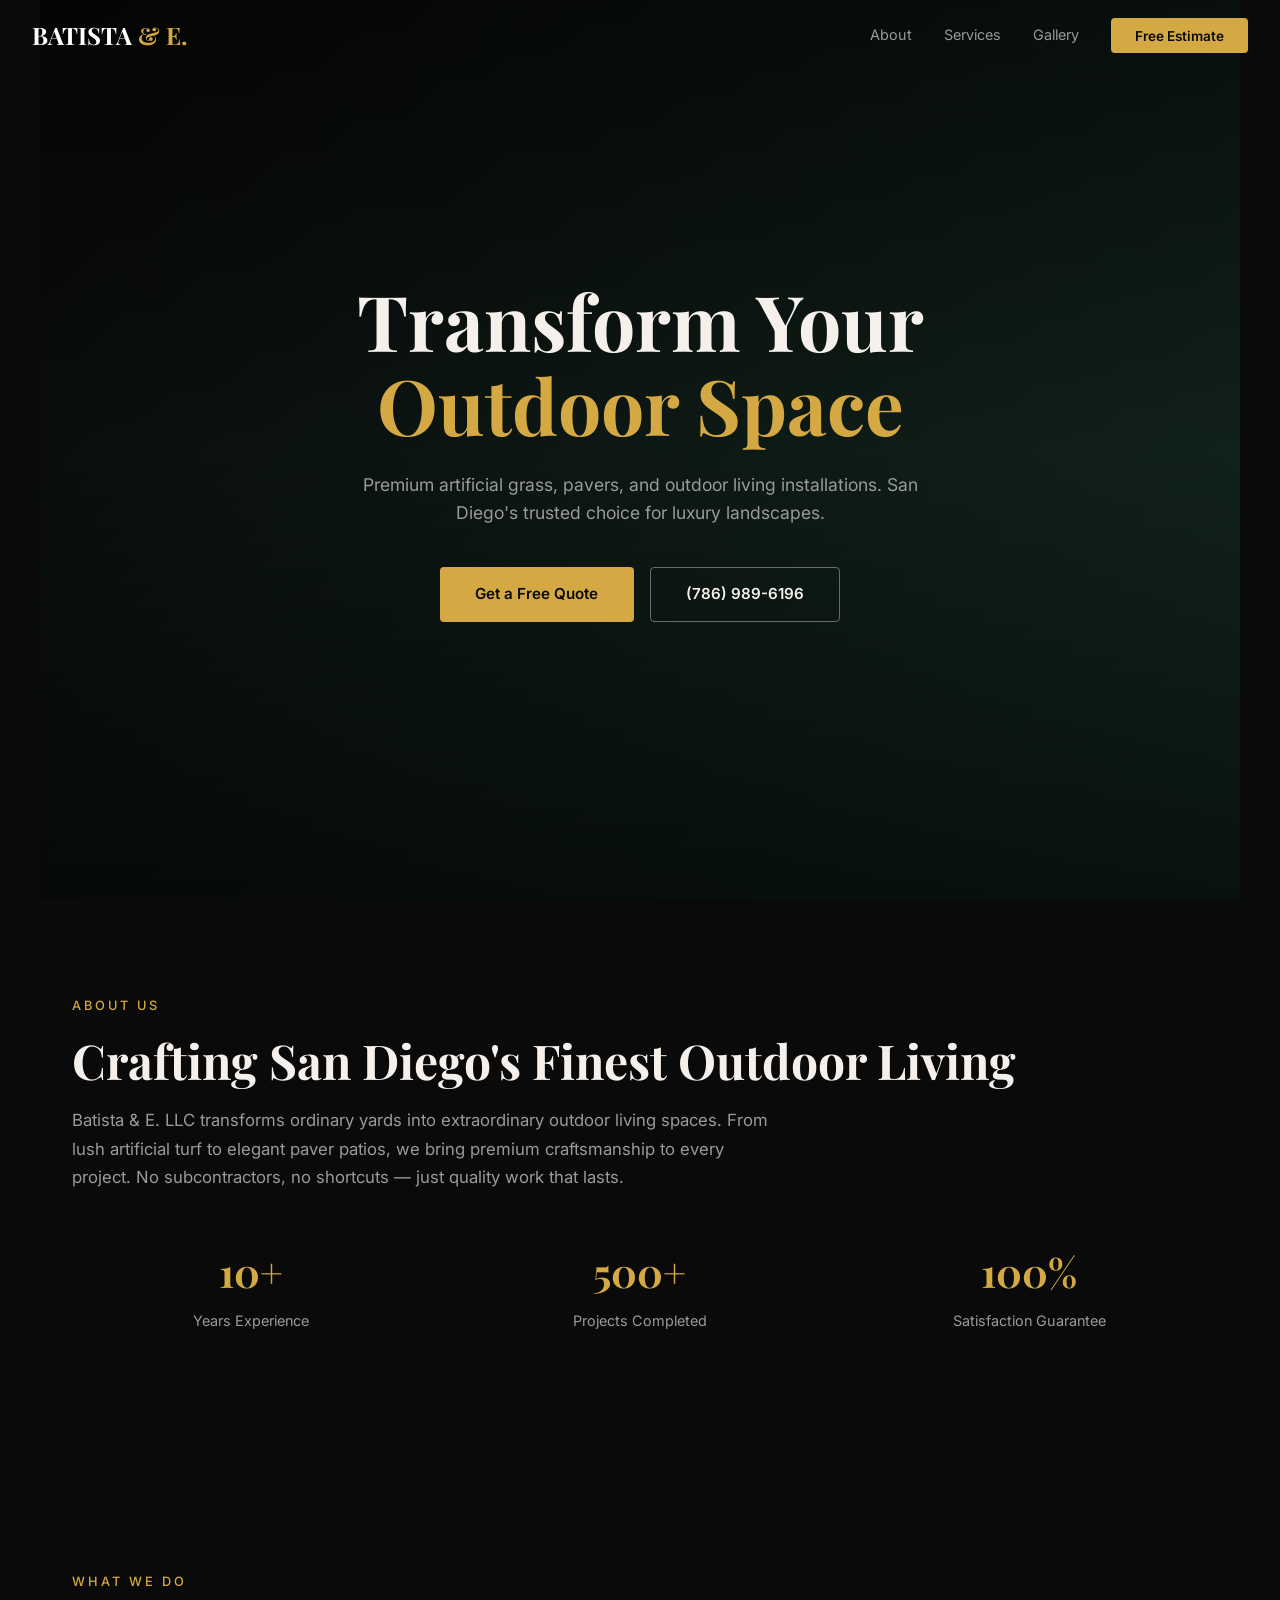
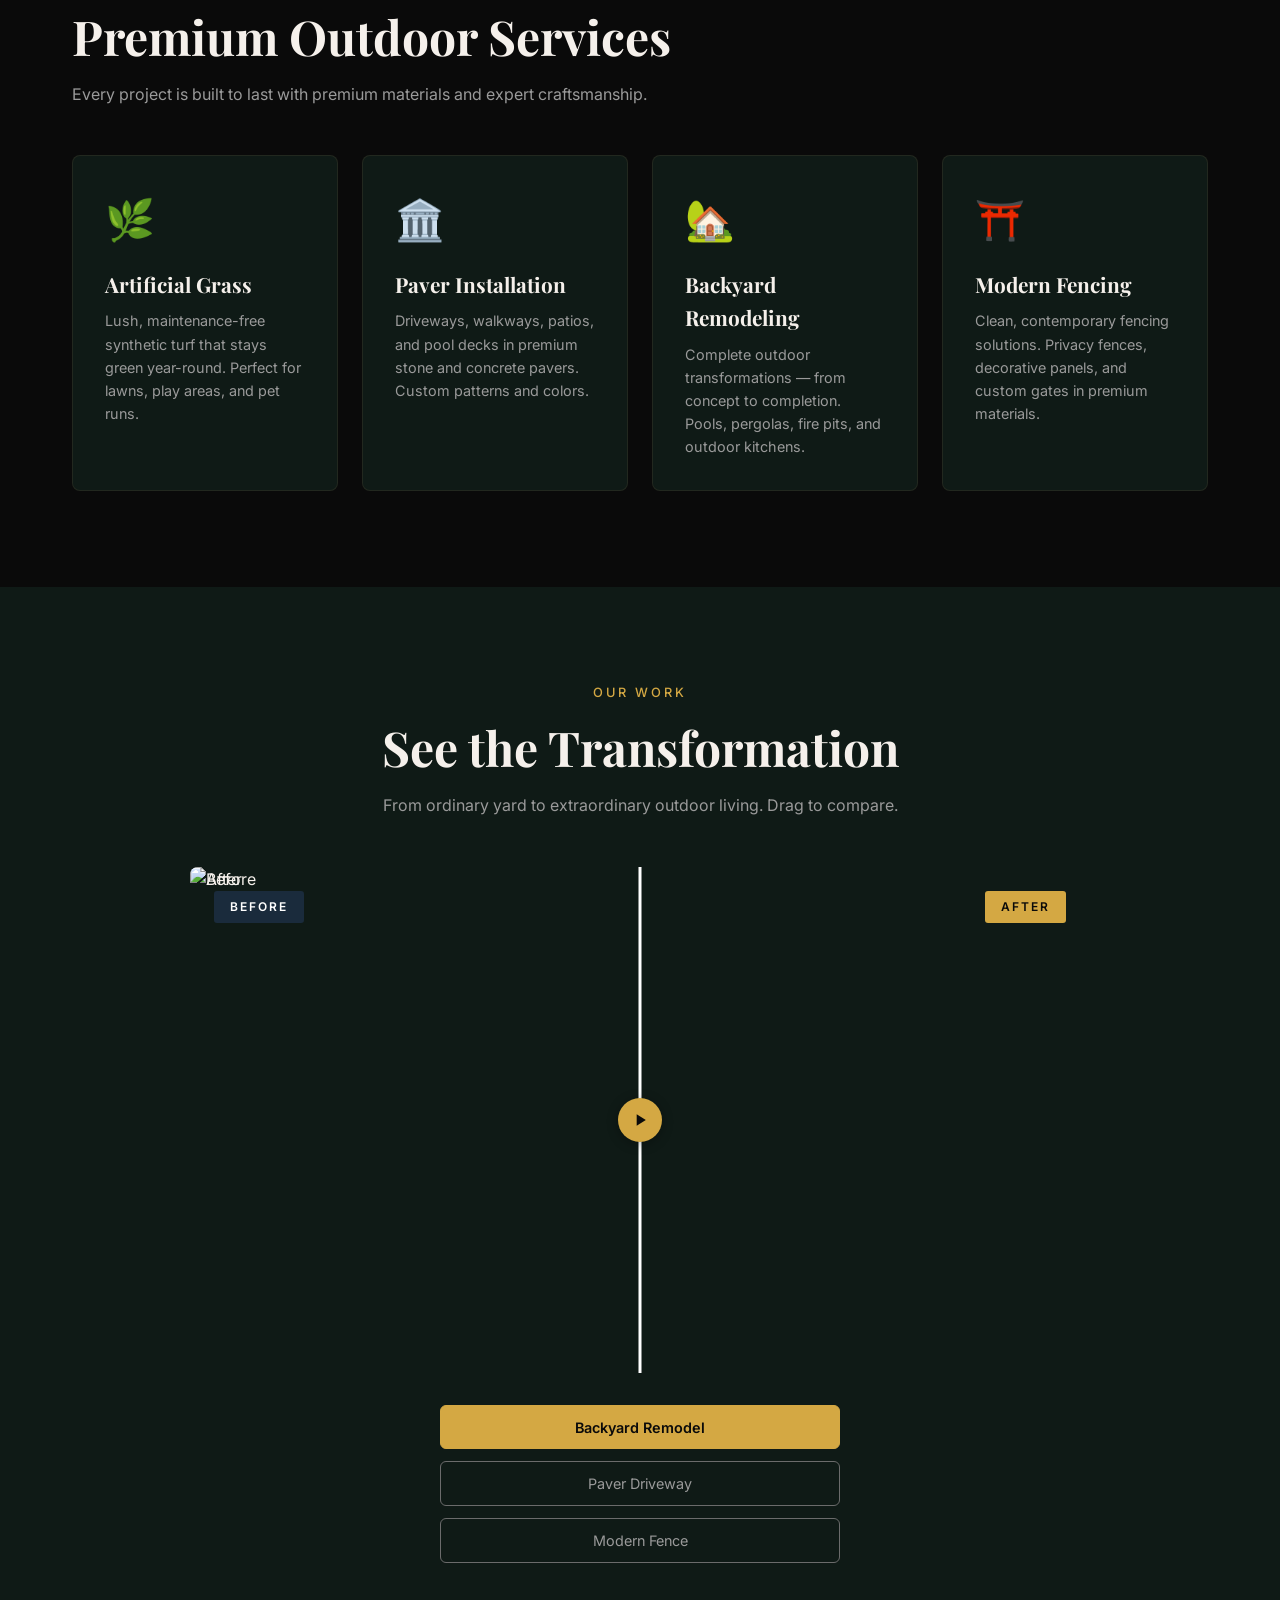
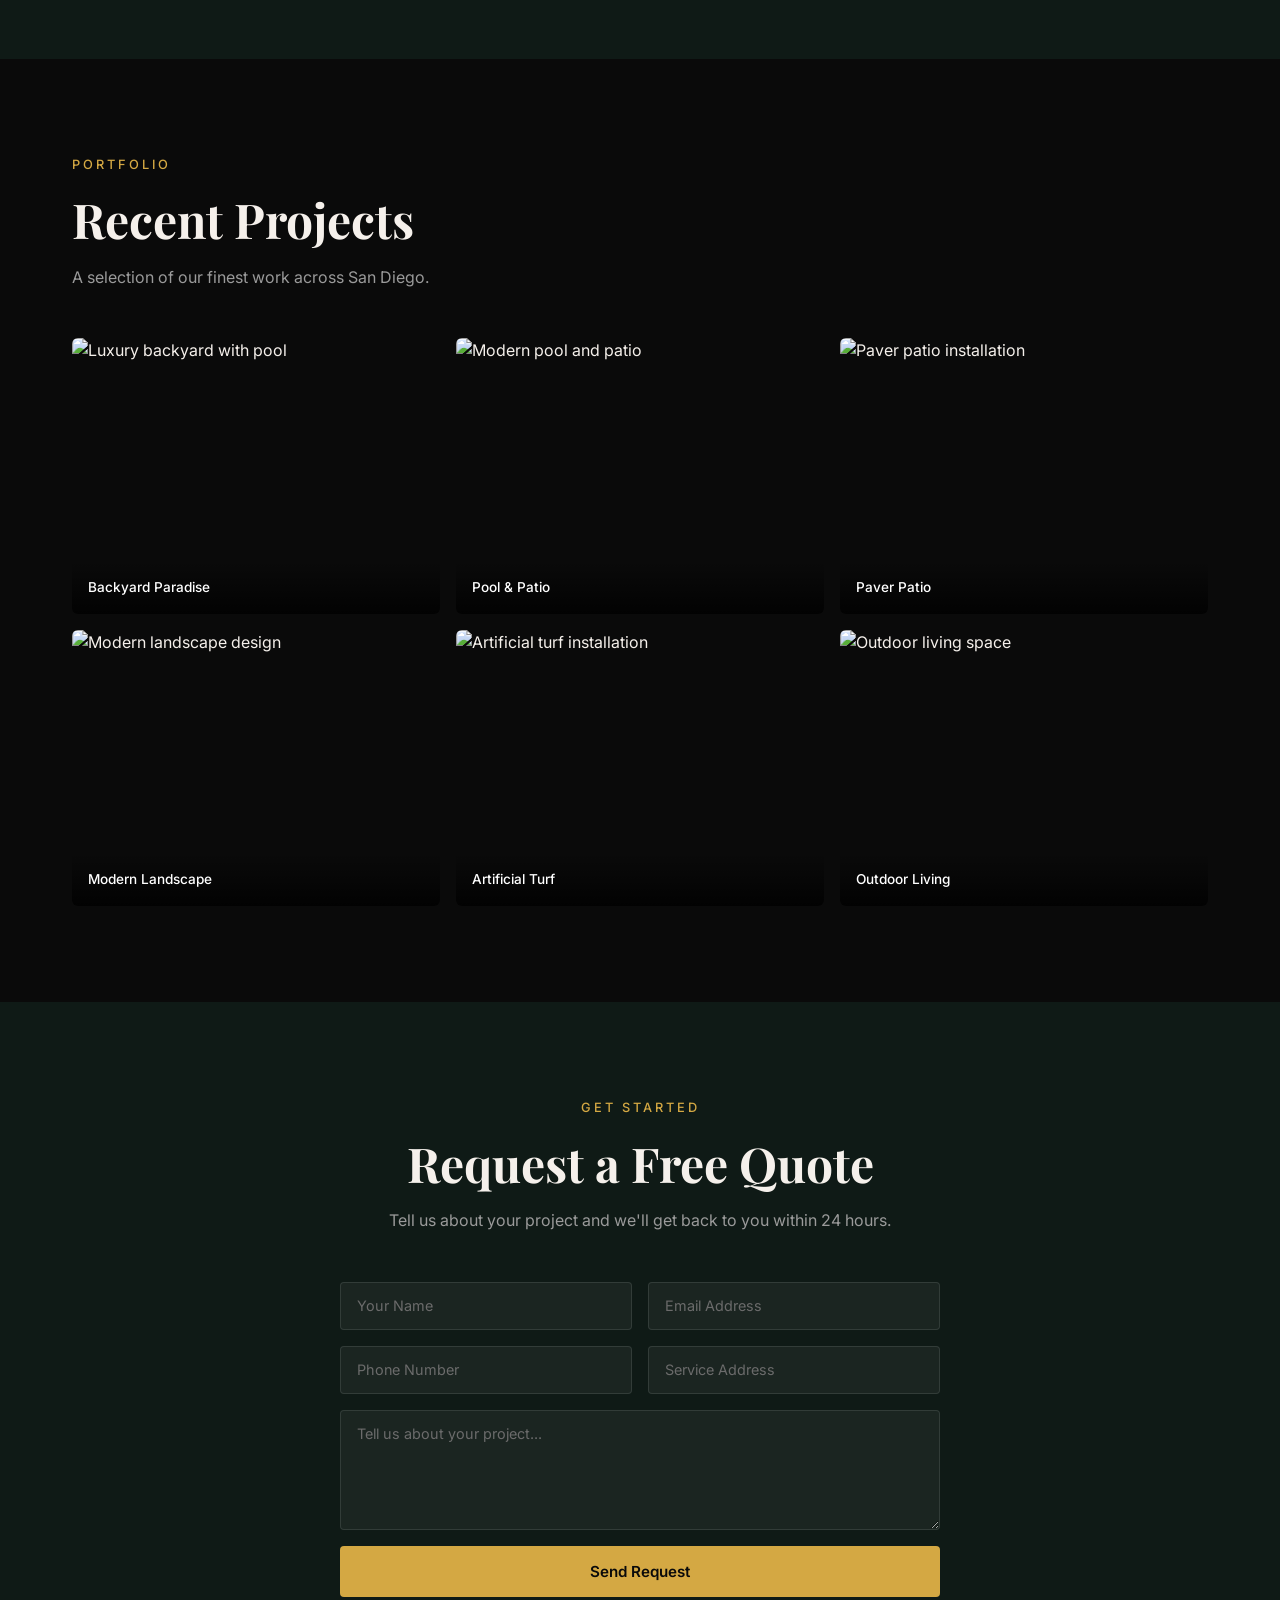
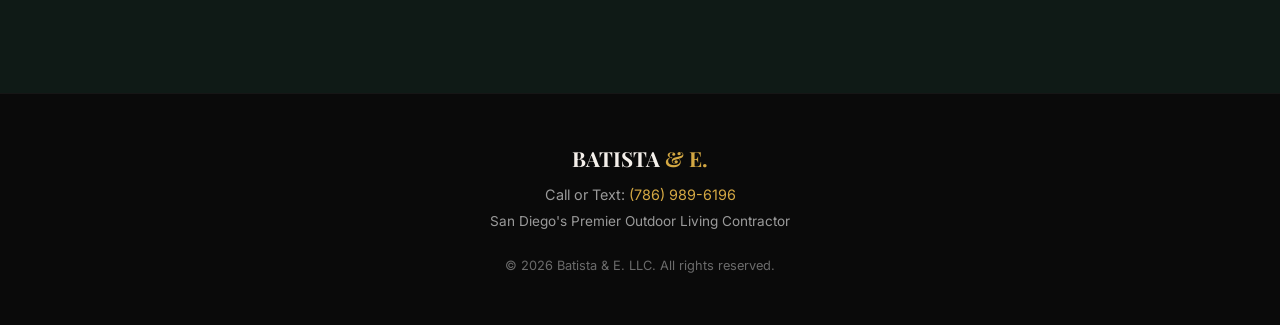
==== commit b751e6d7: "Rebuild Batista site with Arian's design specs" ====
--- a/index.html
+++ b/index.html
@@ -1,208 +1,844 @@
 <!DOCTYPE html>
 <html lang="en">
 <head>
-  <meta charset="UTF-8" />
-  <meta name="viewport" content="width=device-width, initial-scale=1.0"/>
-  <title>Batista &amp; E. LLC — Premium Outdoor Living | South Florida</title>
-  <meta name="description" content="Premium artificial grass, paver driveways, modern fencing and outdoor enclosures in South Florida." />
-  <link rel="preconnect" href="https://fonts.googleapis.com" />
-  <link href="https://fonts.googleapis.com/css2?family=Inter:wght@300;400;500;600;700;800&family=Playfair+Display:ital,wght@0,700;1,700&display=swap" rel="stylesheet" />
-  <link rel="stylesheet" href="/css/style.css" />
+  <meta charset="UTF-8">
+  <meta name="viewport" content="width=device-width, initial-scale=1.0">
+  <title>Batista & E. LLC — Premium Outdoor Living</title>
+  <link rel="preconnect" href="https://fonts.googleapis.com">
+  <link rel="preconnect" href="https://fonts.gstatic.com" crossorigin>
+  <link href="https://fonts.googleapis.com/css2?family=Playfair+Display:wght@400;600;700&family=Inter:wght@300;400;500;600;700&display=swap" rel="stylesheet">
+  <style>
+    :root {
+      --green-dark: #0F1A16;
+      --green-deep: #1B3A2D;
+      --green-mid: #2D5A48;
+      --off-white: #F5F0EB;
+      --sand: #C8A96E;
+      --gold: #D4A843;
+      --gold-light: #E8C880;
+      --charcoal: #2A2A2A;
+      --gray: #6B6B6B;
+      --gray-light: #9A9A9A;
+      --white: #FFFFFF;
+      --black: #0A0A0A;
+      --navy: #1A2B3C;
+      --font-heading: 'Playfair Display', serif;
+      --font-body: 'Inter', sans-serif;
+    }
+
+    * { margin: 0; padding: 0; box-sizing: border-box; }
+
+    html { scroll-behavior: smooth; }
+
+    body {
+      font-family: var(--font-body);
+      background: var(--black);
+      color: var(--off-white);
+      line-height: 1.6;
+      overflow-x: hidden;
+    }
+
+    /* Navigation */
+    nav {
+      position: fixed;
+      top: 0;
+      left: 0;
+      right: 0;
+      z-index: 1000;
+      padding: 1rem 2rem;
+      display: flex;
+      justify-content: space-between;
+      align-items: center;
+      transition: all 0.3s ease;
+    }
+
+    nav.scrolled {
+      background: rgba(10, 10, 10, 0.92);
+      backdrop-filter: blur(12px);
+      padding: 0.75rem 2rem;
+    }
+
+    .nav-logo {
+      font-family: var(--font-heading);
+      font-size: 1.5rem;
+      font-weight: 700;
+      color: var(--white);
+      text-decoration: none;
+    }
+
+    .nav-logo span { color: var(--gold); }
+
+    .nav-links {
+      display: flex;
+      align-items: center;
+      gap: 2rem;
+      list-style: none;
+    }
+
+    .nav-links a {
+      color: var(--gray-light);
+      text-decoration: none;
+      font-size: 0.9rem;
+      font-weight: 400;
+      transition: color 0.3s;
+    }
+
+    .nav-links a:hover { color: var(--gold); }
+
+    .nav-cta {
+      background: var(--gold);
+      color: var(--black) !important;
+      padding: 0.6rem 1.5rem;
+      border-radius: 4px;
+      font-weight: 600 !important;
+      font-size: 0.85rem !important;
+      transition: all 0.3s !important;
+    }
+
+    .nav-cta:hover {
+      background: var(--gold-light);
+      transform: translateY(-1px);
+    }
+
+    .hamburger {
+      display: none;
+      flex-direction: column;
+      gap: 5px;
+      cursor: pointer;
+      background: none;
+      border: none;
+      padding: 5px;
+    }
+
+    .hamburger span {
+      width: 24px;
+      height: 2px;
+      background: var(--off-white);
+      transition: all 0.3s;
+    }
+
+    /* Hero */
+    .hero {
+      min-height: 100vh;
+      display: flex;
+      align-items: center;
+      justify-content: center;
+      position: relative;
+      overflow: hidden;
+      background: linear-gradient(135deg, var(--black) 0%, var(--green-deep) 100%);
+    }
+
+    .hero-bg {
+      position: absolute;
+      inset: 0;
+      background: url('https://images.unsplash.com/photo-1600585154340-be6161a56a0c?w=1920&q=80') center/cover no-repeat;
+      opacity: 0.3;
+      z-index: 0;
+    }
+
+    .hero-overlay {
+      position: absolute;
+      inset: 0;
+      background: linear-gradient(to bottom, rgba(0,0,0,0.6) 0%, rgba(0,0,0,0.3) 50%, rgba(0,0,0,0.7) 100%);
+      z-index: 1;
+    }
+
+    .hero-content {
+      position: relative;
+      z-index: 2;
+      text-align: center;
+      max-width: 800px;
+      padding: 2rem;
+    }
+
+    .hero-tagline {
+      font-family: var(--font-heading);
+      font-size: clamp(2.5rem, 6vw, 5rem);
+      font-weight: 700;
+      line-height: 1.1;
+      margin-bottom: 1.5rem;
+    }
+
+    .hero-tagline em { color: var(--gold); font-style: normal; }
+
+    .hero-sub {
+      font-size: 1.1rem;
+      color: var(--gray-light);
+      margin-bottom: 2.5rem;
+      max-width: 600px;
+      margin-left: auto;
+      margin-right: auto;
+    }
+
+    .hero-ctas {
+      display: flex;
+      gap: 1rem;
+      justify-content: center;
+      flex-wrap: wrap;
+    }
+
+    .btn {
+      padding: 0.9rem 2.2rem;
+      border-radius: 4px;
+      font-family: var(--font-body);
+      font-size: 0.95rem;
+      font-weight: 600;
+      text-decoration: none;
+      transition: all 0.3s;
+      cursor: pointer;
+      border: none;
+      display: inline-flex;
+      align-items: center;
+      gap: 0.5rem;
+    }
+
+    .btn-gold {
+      background: var(--gold);
+      color: var(--black);
+    }
+
+    .btn-gold:hover {
+      background: var(--gold-light);
+      transform: translateY(-2px);
+    }
+
+    .btn-outline {
+      background: transparent;
+      color: var(--off-white);
+      border: 1px solid var(--gray);
+    }
+
+    .btn-outline:hover {
+      border-color: var(--gold);
+      color: var(--gold);
+      transform: translateY(-2px);
+    }
+
+    /* Sections */
+    section {
+      padding: 6rem 2rem;
+      max-width: 1200px;
+      margin: 0 auto;
+    }
+
+    .section-tag {
+      color: var(--gold);
+      font-size: 0.8rem;
+      text-transform: uppercase;
+      letter-spacing: 3px;
+      margin-bottom: 1rem;
+      font-weight: 500;
+    }
+
+    .section-title {
+      font-family: var(--font-heading);
+      font-size: clamp(2rem, 4vw, 3rem);
+      margin-bottom: 1rem;
+      line-height: 1.2;
+    }
+
+    .section-desc {
+      color: var(--gray-light);
+      max-width: 600px;
+      margin-bottom: 3rem;
+    }
+
+    /* Services */
+    .services-grid {
+      display: grid;
+      grid-template-columns: repeat(auto-fit, minmax(250px, 1fr));
+      gap: 1.5rem;
+    }
+
+    .service-card {
+      background: var(--green-dark);
+      border: 1px solid rgba(200, 169, 110, 0.1);
+      border-radius: 8px;
+      padding: 2rem;
+      transition: all 0.4s;
+      cursor: pointer;
+    }
+
+    .service-card:hover {
+      border-color: var(--gold);
+      transform: translateY(-4px);
+      box-shadow: 0 12px 40px rgba(212, 168, 67, 0.08);
+    }
+
+    .service-icon {
+      font-size: 2.5rem;
+      margin-bottom: 1rem;
+      display: block;
+    }
+
+    .service-card h3 {
+      font-family: var(--font-heading);
+      font-size: 1.3rem;
+      margin-bottom: 0.5rem;
+    }
+
+    .service-card p {
+      color: var(--gray-light);
+      font-size: 0.9rem;
+      line-height: 1.6;
+    }
+
+    /* Before/After Slider */
+    .slider-section {
+      background: var(--green-dark);
+      padding: 6rem 2rem;
+      width: 100%;
+    }
+
+    .slider-section .section-content {
+      max-width: 900px;
+      margin: 0 auto;
+    }
+
+    .comparison-container {
+      position: relative;
+      width: 100%;
+      max-width: 900px;
+      margin: 0 auto;
+      border-radius: 8px;
+      overflow: hidden;
+      user-select: none;
+      aspect-ratio: 16/9;
+      cursor: ew-resize;
+    }
+
+    .comparison-img {
+      position: absolute;
+      inset: 0;
+      width: 100%;
+      height: 100%;
+      object-fit: cover;
+      pointer-events: none;
+    }
+
+    .comparison-after { clip-path: inset(0 50% 0 0); }
+
+    .comparison-label {
+      position: absolute;
+      top: 1.5rem;
+      padding: 0.4rem 1rem;
+      font-size: 0.75rem;
+      font-weight: 600;
+      text-transform: uppercase;
+      letter-spacing: 2px;
+      border-radius: 3px;
+      pointer-events: none;
+    }
+
+    .label-before {
+      left: 1.5rem;
+      background: var(--navy);
+      color: var(--white);
+    }
+
+    .label-after {
+      right: 1.5rem;
+      background: var(--gold);
+      color: var(--black);
+    }
+
+    .slider-handle {
+      position: absolute;
+      top: 0;
+      bottom: 0;
+      left: 50%;
+      width: 3px;
+      background: var(--white);
+      transform: translateX(-50%);
+      z-index: 10;
+      pointer-events: none;
+    }
+
+    .slider-button {
+      position: absolute;
+      top: 50%;
+      left: 50%;
+      transform: translate(-50%, -50%);
+      width: 44px;
+      height: 44px;
+      background: var(--gold);
+      border-radius: 50%;
+      display: flex;
+      align-items: center;
+      justify-content: center;
+      z-index: 11;
+      pointer-events: none;
+      box-shadow: 0 2px 12px rgba(0,0,0,0.3);
+    }
+
+    .slider-button svg {
+      width: 20px;
+      height: 20px;
+      fill: var(--black);
+    }
+
+    /* Category Buttons */
+    .category-buttons {
+      display: flex;
+      flex-direction: column;
+      gap: 0.75rem;
+      max-width: 400px;
+      margin: 2rem auto 0;
+    }
+
+    .cat-btn {
+      padding: 0.8rem 1.5rem;
+      border-radius: 6px;
+      border: 1px solid var(--gray);
+      background: transparent;
+      color: var(--gray-light);
+      font-family: var(--font-body);
+      font-size: 0.9rem;
+      cursor: pointer;
+      transition: all 0.3s;
+    }
+
+    .cat-btn.active {
+      background: var(--gold);
+      border-color: var(--gold);
+      color: var(--black);
+      font-weight: 600;
+    }
+
+    .cat-btn:hover:not(.active) {
+      border-color: var(--gold);
+      color: var(--off-white);
+    }
+
+    /* Stats */
+    .stats-grid {
+      display: grid;
+      grid-template-columns: repeat(3, 1fr);
+      gap: 2rem;
+      margin: 3rem 0;
+    }
+
+    .stat {
+      text-align: center;
+    }
+
+    .stat-number {
+      font-family: var(--font-heading);
+      font-size: 2.5rem;
+      font-weight: 700;
+      color: var(--gold);
+      margin-bottom: 0.3rem;
+    }
+
+    .stat-label {
+      font-size: 0.9rem;
+      color: var(--gray-light);
+    }
+
+    /* About */
+    .about-text {
+      font-size: 1.05rem;
+      line-height: 1.7;
+      color: var(--gray-light);
+      max-width: 700px;
+    }
+
+    /* Gallery */
+    .gallery-grid {
+      display: grid;
+      grid-template-columns: repeat(auto-fit, minmax(280px, 1fr));
+      gap: 1rem;
+    }
+
+    .gallery-item {
+      position: relative;
+      overflow: hidden;
+      border-radius: 6px;
+      aspect-ratio: 4/3;
+      cursor: pointer;
+    }
+
+    .gallery-item img {
+      width: 100%;
+      height: 100%;
+      object-fit: cover;
+      transition: transform 0.5s ease;
+    }
+
+    .gallery-item:hover img { transform: scale(1.05); }
+
+    .gallery-item .gallery-label {
+      position: absolute;
+      bottom: 0;
+      left: 0;
+      right: 0;
+      padding: 1rem;
+      background: linear-gradient(transparent, rgba(0,0,0,0.8));
+      color: var(--white);
+      font-size: 0.85rem;
+      font-weight: 500;
+    }
+
+    /* Contact */
+    .contact-section {
+      background: var(--green-dark);
+      width: 100%;
+      padding: 6rem 2rem;
+    }
+
+    .contact-section .section-content {
+      max-width: 600px;
+      margin: 0 auto;
+    }
+
+    .contact-form {
+      display: flex;
+      flex-direction: column;
+      gap: 1rem;
+    }
+
+    .form-row {
+      display: grid;
+      grid-template-columns: 1fr 1fr;
+      gap: 1rem;
+    }
+
+    .contact-form input,
+    .contact-form textarea {
+      width: 100%;
+      padding: 0.9rem 1rem;
+      background: rgba(255,255,255,0.05);
+      border: 1px solid rgba(255,255,255,0.1);
+      border-radius: 4px;
+      color: var(--off-white);
+      font-family: var(--font-body);
+      font-size: 0.9rem;
+      transition: border-color 0.3s;
+      outline: none;
+    }
+
+    .contact-form input:focus,
+    .contact-form textarea:focus {
+      border-color: var(--gold);
+    }
+
+    .contact-form input::placeholder,
+    .contact-form textarea::placeholder {
+      color: var(--gray);
+    }
+
+    .contact-form textarea {
+      min-height: 120px;
+      resize: vertical;
+    }
+
+    .contact-form .btn-gold {
+      width: 100%;
+      justify-content: center;
+      padding: 1rem;
+    }
+
+    /* Footer */
+    footer {
+      background: var(--black);
+      padding: 3rem 2rem;
+      text-align: center;
+      border-top: 1px solid rgba(255,255,255,0.05);
+    }
+
+    .footer-logo {
+      font-family: var(--font-heading);
+      font-size: 1.3rem;
+      font-weight: 700;
+      margin-bottom: 0.5rem;
+    }
+
+    .footer-logo span { color: var(--gold); }
+
+    .footer-phone {
+      color: var(--gray-light);
+      font-size: 0.9rem;
+      margin-bottom: 0.3rem;
+    }
+
+    .footer-phone a {
+      color: var(--gold);
+      text-decoration: none;
+    }
+
+    .footer-copy {
+      color: var(--gray);
+      font-size: 0.8rem;
+      margin-top: 1.5rem;
+    }
+
+    /* Animations */
+    .reveal {
+      opacity: 0;
+      transform: translateY(30px);
+      transition: opacity 0.6s ease, transform 0.6s ease;
+    }
+
+    .reveal.visible {
+      opacity: 1;
+      transform: translateY(0);
+    }
+
+    /* Mobile */
+    @media (max-width: 768px) {
+      .hamburger { display: flex; }
+
+      .nav-links {
+        position: fixed;
+        top: 0;
+        right: -100%;
+        width: 70%;
+        height: 100vh;
+        background: var(--charcoal);
+        flex-direction: column;
+        justify-content: center;
+        padding: 2rem;
+        transition: right 0.3s ease;
+        gap: 1.5rem;
+      }
+
+      .nav-links.open { right: 0; }
+
+      .form-row { grid-template-columns: 1fr; }
+
+      .stats-grid { grid-template-columns: 1fr; gap: 1.5rem; }
+
+      section { padding: 4rem 1.5rem; }
+
+      .hero-tagline { font-size: 2rem; }
+
+      .gallery-grid { grid-template-columns: 1fr; }
+    }
+  </style>
 </head>
 <body>
 
-<nav>
-  <div class="logo">
-    <span>BATISTA <em>&amp; E.</em></span>
+  <!-- Navigation -->
+  <nav id="navbar">
+    <a href="#" class="nav-logo">BATISTA <span>& E.</span></a>
+    <ul class="nav-links" id="navLinks">
+      <li><a href="#about">About</a></li>
+      <li><a href="#services">Services</a></li>
+      <li><a href="#gallery">Gallery</a></li>
+      <li><a href="tel:+17869896196" class="nav-cta">Free Estimate</a></li>
+    </ul>
+    <button class="hamburger" id="hamburger" aria-label="Menu">
+      <span></span><span></span><span></span>
+    </button>
+  </nav>
+
+  <!-- Hero -->
+  <section class="hero">
+    <div class="hero-bg"></div>
+    <div class="hero-overlay"></div>
+    <div class="hero-content">
+      <h1 class="hero-tagline reveal">Transform Your <em>Outdoor Space</em></h1>
+      <p class="hero-sub reveal">Premium artificial grass, pavers, and outdoor living installations. San Diego's trusted choice for luxury landscapes.</p>
+      <div class="hero-ctas reveal">
+        <a href="#contact" class="btn btn-gold">Get a Free Quote</a>
+        <a href="tel:+17869896196" class="btn btn-outline">(786) 989-6196</a>
+      </div>
+    </div>
+  </section>
+
+  <!-- About / Stats -->
+  <section id="about">
+    <div class="reveal">
+      <p class="section-tag">About Us</p>
+      <h2 class="section-title">Crafting San Diego's Finest Outdoor Living</h2>
+      <p class="about-text">Batista & E. LLC transforms ordinary yards into extraordinary outdoor living spaces. From lush artificial turf to elegant paver patios, we bring premium craftsmanship to every project. No subcontractors, no shortcuts — just quality work that lasts.</p>
+    </div>
+    <div class="stats-grid reveal">
+      <div class="stat">
+        <div class="stat-number">10+</div>
+        <div class="stat-label">Years Experience</div>
+      </div>
+      <div class="stat">
+        <div class="stat-number">500+</div>
+        <div class="stat-label">Projects Completed</div>
+      </div>
+      <div class="stat">
+        <div class="stat-number">100%</div>
+        <div class="stat-label">Satisfaction Guarantee</div>
+      </div>
+    </div>
+  </section>
+
+  <!-- Services -->
+  <section id="services">
+    <div class="reveal">
+      <p class="section-tag">What We Do</p>
+      <h2 class="section-title">Premium Outdoor Services</h2>
+      <p class="section-desc">Every project is built to last with premium materials and expert craftsmanship.</p>
+    </div>
+    <div class="services-grid reveal">
+      <div class="service-card">
+        <span class="service-icon">🌿</span>
+        <h3>Artificial Grass</h3>
+        <p>Lush, maintenance-free synthetic turf that stays green year-round. Perfect for lawns, play areas, and pet runs.</p>
+      </div>
+      <div class="service-card">
+        <span class="service-icon">🏛️</span>
+        <h3>Paver Installation</h3>
+        <p>Driveways, walkways, patios, and pool decks in premium stone and concrete pavers. Custom patterns and colors.</p>
+      </div>
+      <div class="service-card">
+        <span class="service-icon">🏡</span>
+        <h3>Backyard Remodeling</h3>
+        <p>Complete outdoor transformations — from concept to completion. Pools, pergolas, fire pits, and outdoor kitchens.</p>
+      </div>
+      <div class="service-card">
+        <span class="service-icon">⛩️</span>
+        <h3>Modern Fencing</h3>
+        <p>Clean, contemporary fencing solutions. Privacy fences, decorative panels, and custom gates in premium materials.</p>
+      </div>
+    </div>
+  </section>
+
+  <!-- Before/After Slider -->
+  <div class="slider-section">
+    <div class="section-content reveal">
+      <p class="section-tag" style="text-align:center;">Our Work</p>
+      <h2 class="section-title" style="text-align:center;">See the Transformation</h2>
+      <p class="section-desc" style="text-align:center; margin-left:auto; margin-right:auto;">From ordinary yard to extraordinary outdoor living. Drag to compare.</p>
+    </div>
+    <div class="comparison-container reveal" id="comparison">
+      <img class="comparison-img" id="beforeImg" src="https://images.unsplash.com/photo-1576013551627-0cc20b84c2b2?w=1200&q=80" alt="Before" loading="lazy">
+      <img class="comparison-img comparison-after" id="afterImg" src="https://images.unsplash.com/photo-1600585154340-be6161a56a0c?w=1200&q=80" alt="After" loading="lazy">
+      <div class="comparison-label label-before">Before</div>
+      <div class="comparison-label label-after">After</div>
+      <div class="slider-handle" id="sliderHandle"></div>
+      <div class="slider-button" id="sliderButton">
+        <svg viewBox="0 0 24 24"><path d="M8 5v14l11-7z"/></svg>
+      </div>
+    </div>
+    <div class="category-buttons reveal">
+      <button class="cat-btn active" data-category="backyard">Backyard Remodel</button>
+      <button class="cat-btn" data-category="paver">Paver Driveway</button>
+      <button class="cat-btn" data-category="fence">Modern Fence</button>
+    </div>
   </div>
-  <div class="nav-links">
-    <a href="#about">About</a>
-    <a href="#services">Services</a>
-    <a href="#gallery">Gallery</a>
-    <span class="phone">(786) 989-6196</span>
-    <a href="#contact" class="cta-nav">Free Estimate</a>
+
+  <!-- Gallery -->
+  <section id="gallery">
+    <div class="reveal">
+      <p class="section-tag">Portfolio</p>
+      <h2 class="section-title">Recent Projects</h2>
+      <p class="section-desc">A selection of our finest work across San Diego.</p>
+    </div>
+    <div class="gallery-grid reveal">
+      <div class="gallery-item">
+        <img src="https://images.unsplash.com/photo-1585320806297-9794b3e4eeae?w=600&q=80" alt="Luxury backyard with pool" loading="lazy">
+        <div class="gallery-label">Backyard Paradise</div>
+      </div>
+      <div class="gallery-item">
+        <img src="https://images.unsplash.com/photo-1600607687939-ce8a6c25118c?w=600&q=80" alt="Modern pool and patio" loading="lazy">
+        <div class="gallery-label">Pool & Patio</div>
+      </div>
+      <div class="gallery-item">
+        <img src="https://images.unsplash.com/photo-1600573472591-ee6c8e695481?w=600&q=80" alt="Paver patio installation" loading="lazy">
+        <div class="gallery-label">Paver Patio</div>
+      </div>
+      <div class="gallery-item">
+        <img src="https://images.unsplash.com/photo-1600585152220-90363fe7e115?w=600&q=80" alt="Modern landscape design" loading="lazy">
+        <div class="gallery-label">Modern Landscape</div>
+      </div>
+      <div class="gallery-item">
+        <img src="https://images.unsplash.com/photo-1600573472556-6c0c4c1e3bfb?w=600&q=80" alt="Artificial turf installation" loading="lazy">
+        <div class="gallery-label">Artificial Turf</div>
+      </div>
+      <div class="gallery-item">
+        <img src="https://images.unsplash.com/photo-1600566752355-35792bedcfea?w=600&q=80" alt="Outdoor living space" loading="lazy">
+        <div class="gallery-label">Outdoor Living</div>
+      </div>
+    </div>
+  </section>
+
+  <!-- Contact -->
+  <div class="contact-section" id="contact">
+    <div class="section-content reveal">
+      <p class="section-tag" style="text-align:center;">Get Started</p>
+      <h2 class="section-title" style="text-align:center;">Request a Free Quote</h2>
+      <p class="section-desc" style="text-align:center; margin-left:auto; margin-right:auto;">Tell us about your project and we'll get back to you within 24 hours.</p>
+      <form class="contact-form" id="contactForm">
+        <div class="form-row">
+          <input type="text" placeholder="Your Name" required>
+          <input type="email" placeholder="Email Address" required>
+        </div>
+        <div class="form-row">
+          <input type="tel" placeholder="Phone Number" required>
+          <input type="text" placeholder="Service Address">
+        </div>
+        <textarea placeholder="Tell us about your project..." required></textarea>
+        <button type="submit" class="btn btn-gold">Send Request</button>
+      </form>
+    </div>
   </div>
-</nav>
-
-<!-- BEFORE & AFTER HERO -->
-<section id="gallery" class="hero-slider-section">
-  <div class="before-after-wrapper">
-    <p class="before-after-section-label">BEFORE &amp; AFTER</p>
-    <h2>Drag to see the <em>transformation.</em></h2>
-
-    <div class="slider-container" id="baSlider">
-      <div class="before-img">
-        <img src="/images/backyard-before.jpg" alt="Before transformation" style="width:100%;height:100%;object-fit:cover;position:absolute;top:0;left:0;" />
-      </div>
-      <div class="after-img" id="afterImg">
-        <img src="/images/backyard-after.jpg" alt="After transformation" style="width:100%;height:100%;object-fit:cover;position:absolute;top:0;left:0;" />
-      </div>
-      <div class="slider-line"></div>
-      <div class="slider-handle" id="sliderHandle"></div>
-      <span class="label-before">BEFORE</span>
-      <span class="label-after">AFTER</span>
-    </div>
-
-    <div class="category-tags">
-      <span class="category-tag active">Backyard Remodel</span>
-      <span class="category-tag">Paver Driveway</span>
-      <span class="category-tag">Modern Fence</span>
-    </div>
-  </div>
-
-  <div class="gallery-grid">
-    <div class="gallery-item"><img src="/images/pavers.jpg" alt="Paver driveway" style="width:100%;height:100%;object-fit:cover;position:absolute;top:0;left:0;" /><div style="position:absolute;bottom:0.5rem;left:0.5rem;background:rgba(0,0,0,0.6);padding:0.2rem 0.6rem;border-radius:0.3rem;font-size:0.75rem;">Paver Driveway</div></div>
-    <div class="gallery-item"><img src="/images/fencing.jpg" alt="Modern fencing" style="width:100%;height:100%;object-fit:cover;position:absolute;top:0;left:0;" /><div style="position:absolute;bottom:0.5rem;left:0.5rem;background:rgba(0,0,0,0.6);padding:0.2rem 0.6rem;border-radius:0.3rem;font-size:0.75rem;">Modern Fence</div></div>
-    <div class="gallery-item"><span class="g-icon">🌿</span>Artificial Grass<span style="color:#52525b;font-size:0.75rem;">[ Add photo ]</span></div>
-    <div class="gallery-item"><span class="g-icon">🏠</span>Outdoor Enclosure<span style="color:#52525b;font-size:0.75rem;">[ Add photo ]</span></div>
-  </div>
-</section>
-
-<!-- ABOUT SECTION -->
-<div class="page" id="about">
-  <div class="about-section">
-    <div class="about-content">
-      <p class="section-label">ABOUT BATISTA &amp; E</p>
-      <h1>Craftsmanship that <em>elevates</em> every square foot.</h1>
-      <p>Batista &amp; E LLC is a South Florida outdoor living company built on a simple idea: do the work right, every time. From the first walkthrough to the final cleanup, we obsess over the details — the joints, the edges, the lighting, the finish — because that's what separates a job from a transformation.</p>
-      <p>We use only premium materials, send only trained crews, and stand behind every install. The result: a backyard you'll actually want to live in.</p>
-      <div class="feature-grid">
-        <div class="feature-item"><span class="icon">🛡️</span><span>Licensed &amp; Insured</span></div>
-        <div class="feature-item"><span class="icon">🏷️</span><span>Free Estimates</span></div>
-        <div class="feature-item"><span class="icon">🏅</span><span>Premium Materials</span></div>
-        <div class="feature-item"><span class="icon">🤝</span><span>Pro Installation</span></div>
-      </div>
-    </div>
-    <div class="about-visual">
-      <div class="image-container">
-        <img src="/images/about-hero.jpg" alt="Luxury outdoor living space at dusk" style="width:100%;height:100%;object-fit:cover;" />
-      </div>
-      <div class="review-overlay">
-        <div class="stars">★★★★★</div>
-        <p>"Magazine-perfect work and an honest team."</p>
-        <div class="attribution">— Verified Google Review</div>
-      </div>
-    </div>
-  </div>
-</div>
-
-<!-- STATS -->
-<div class="stats-row">
-  <div class="stat-item"><span class="num">500+</span><span class="label">Projects Completed</span></div>
-  <div class="stat-item"><span class="num">5.0 ★</span><span class="label">Google Rating</span></div>
-  <div class="stat-item"><span class="num">10+</span><span class="label">Years Experience</span></div>
-  <div class="stat-item"><span class="num">100%</span><span class="label">Satisfaction</span></div>
-</div>
-
-<!-- SERVICES -->
-<section id="services">
-  <p class="section-label">WHAT WE DO</p>
-  <h2 class="section-title">Full-Service Outdoor <span class="gold">Living</span></h2>
-  <p class="section-sub">We design, supply, and install every element of your outdoor space. One team, one warranty, zero headaches.</p>
-  <div class="services-grid">
-    <div class="service-card">
-      <span class="icon">🌿</span>
-      <h3>Artificial Grass</h3>
-      <p>Premium synthetic turf for lawns, putting greens, and play areas. Pet-friendly, drainage-ready, and 15-year warranted materials. Zero maintenance, year-round green.</p>
-    </div>
-    <div class="service-card">
-      <span class="icon">🧱</span>
-      <h3>Paver Driveways &amp; Patios</h3>
-      <p>Interlocking pavers for driveways, walkways, patios, and pool decks. Custom patterns, permeable options, and slip-resistant finishes rated for freeze-thaw.</p>
-    </div>
-    <div class="service-card">
-      <span class="icon">🏗️</span>
-      <h3>Modern Fencing</h3>
-      <p>Decorative aluminum, wood, vinyl, and composite fencing. Privacy screens, horizontal wood, custom gates, and automation-ready designs.</p>
-    </div>
-    <div class="service-card">
-      <span class="icon">🏠</span>
-      <h3>Outdoor Enclosures</h3>
-      <p>Screen rooms, covered patios, pergolas, and outdoor kitchens. Extend your living space year-round with custom louvered roofs and cabanas.</p>
-    </div>
-  </div>
-</section>
-
-<!-- WHY CHOOSE US -->
-<section>
-  <p class="section-label">WHY CHOOSE US</p>
-  <h2 class="section-title">Six reasons clients <span class="gold">stay</span> with us.</h2>
-  <div class="why-grid">
-    <div class="why-card"><span class="num">01</span><div><h4>Free Estimates</h4><p>No-pressure walkthroughs and transparent pricing — always.</p></div></div>
-    <div class="why-card"><span class="num">02</span><div><h4>Professional Team</h4><p>Trained installers who treat your property like their own.</p></div></div>
-    <div class="why-card"><span class="num">03</span><div><h4>Premium Materials</h4><p>Only the best turf, stone, and hardware — built to last decades.</p></div></div>
-    <div class="why-card"><span class="num">04</span><div><h4>Fast &amp; Reliable</h4><p>On-time arrival, on-budget delivery, no excuses.</p></div></div>
-    <div class="why-card"><span class="num">05</span><div><h4>Attention to Detail</h4><p>Crisp edges, perfect joints. The difference is in the millimeters.</p></div></div>
-    <div class="why-card"><span class="num">06</span><div><h4>Affordable Luxury</h4><p>High-end results at honest, real-world prices.</p></div></div>
-  </div>
-</section>
-
-<!-- CTA -->
-<div class="cta-section">
-  <h2>Ready to upgrade your <em>outdoor space?</em></h2>
-  <p>Book a complimentary on-site consultation. We'll walk your property, listen to your vision, and send a transparent quote within 48 hours.</p>
-  <div class="cta-actions">
-    <a href="#contact" class="btn-primary">Request Free Estimate →</a>
-    <a href="tel:+17869896196" class="btn-secondary">📞 (786) 989-6196</a>
-  </div>
-</div>
-
-<!-- CONTACT -->
-<section class="contact-section" id="contact">
-  <p class="section-label">CONTACT</p>
-  <h2 class="section-title">Let's design your <em style="font-family:'Playfair Display',serif;font-style:italic;color:var(--gold);">dream backyard.</em></h2>
-  <p class="section-sub">Reach out anytime — we answer the phone, return every email, and arrive on time.</p>
-  <div class="contact-grid">
-    <div class="contact-card"><span class="icon">📞</span><h4>Call / Text</h4><p>(786) 989-6196</p></div>
-    <div class="contact-card"><span class="icon">✉️</span><h4>Email</h4><p>info@batistaellc.com</p></div>
-    <div class="contact-card"><span class="icon">📍</span><h4>Service Area</h4><p>South Florida &amp; Surrounding</p></div>
-    <div class="contact-card"><span class="icon">🕐</span><h4>Hours</h4><p>Open 24 / 7</p></div>
-  </div>
-</section>
-
-<footer>
-  <div class="footer-links">
-    <a href="#about">About</a>
-    <a href="#services">Services</a>
-    <a href="#gallery">Gallery</a>
-    <a href="#contact">Contact</a>
-  </div>
-  <p class="logo-small">BATISTA <em>&amp; E.</em></p>
-  <p>(786) 989-6196 | info@batistaellc.com</p>
-  <p style="margin-top:0.5rem;font-size:0.75rem;">© 2026 Batista &amp; E. LLC. All rights reserved.</p>
-</footer>
-
-<script>
-// Interactive Before/After Slider
-(function() {
-  const slider = document.getElementById('baSlider');
-  const afterImg = document.getElementById('afterImg');
-  const handle = document.getElementById('sliderHandle');
-  const line = document.querySelector('.slider-line');
-  let isDragging = false;
-
-  function updateSlider(x) {
-    const rect = slider.getBoundingClientRect();
-    let pos = (x - rect.left) / rect.width;
-    pos = Math.max(0.05, Math.min(0.95, pos));
-    const pct = (pos * 100) + '%';
-    afterImg.style.clipPath = 'inset(0 ' + (100 - pos * 100) + '% 0 0)';
-    handle.style.left = pct;
-    if (line) line.style.left = pct;
-  }
-
-  slider.addEventListener('mousedown', function(e) { isDragging = true; updateSlider(e.clientX); });
-  document.addEventListener('mousemove', function(e) { if (isDragging) updateSlider(e.clientX); });
-  document.addEventListener('mouseup', function() { isDragging = false; });
-
-  slider.addEventListener('touchstart', function(e) { isDragging = true; updateSlider(e.touches[0].clientX); });
-  slider.addEventListener('touchmove', function(e) { if (isDragging) updateSlider(e.touches[0].clientX); });
-  slider.addEventListener('touchend', function() { isDragging = false; });
-
-  // Init slider at center
-  updateSlider(slider.getBoundingClientRect().left + slider.offsetWidth / 2);
-})();
-</script>
-
+
+  <!-- Footer -->
+  <footer>
+    <div class="footer-logo">BATISTA <span>& E.</span></div>
+    <div class="footer-phone">Call or Text: <a href="tel:+17869896196">(786) 989-6196</a></div>
+    <p style="color:var(--gray-light); font-size:0.85rem; margin-top:0.3rem;">San Diego's Premier Outdoor Living Contractor</p>
+    <div class="footer-copy">&copy; 2026 Batista & E. LLC. All rights reserved.</div>
+  </footer>
+
+  <script>
+    // Nav scroll effect
+    window.addEventListener('scroll', () => {
+      document.getElementById('navbar').classList.toggle('scrolled', window.scrollY > 50);
+    });
+
+    // Mobile menu
+    const hamburger = document.getElementById('hamburger');
+    const navLinks = document.getElementById('navLinks');
+    hamburger.addEventListener('click', () => navLinks.classList.toggle('open'));
+    navLinks.querySelectorAll('a').forEach(a => a.addEventListener('click', () => navLinks.classList.remove('open')));
+
+    // Scroll reveal
+    const observer = new IntersectionObserver((entries) => {
+      entries.forEach(entry => {
+        if (entry.isIntersecting) entry.target.classList.add('visible');
+      });
+    }, { threshold: 0.1, rootMargin: '0px 0px -50px 0px' });
+
+    document.querySelectorAll('.reveal').forEach(el => observer.observe(el));
+
+    // Before/After Slider
+    const container = document.getElementById('comparison');
+    const afterImg = document.getElementById('afterImg');
+    const handle = document.getElementById('sliderHandle');
+    let isDragging = false;
+
+    function updateSlider(x) {
+      const rect = container.getBoundingClientRect();
+      let pos = (x - rect.left) / rect.width;
+      pos = Math.max(0.1, Math.min(0.9, pos));
+      const pct = pos * 100;
+      afterImg.style.clipPath = `inset(0 ${100 - pct}% 0 0)`;
+      handle.style.left = `${pct}%`;
+    }
+
+    container.addEventListener('mousedown', (e) => { isDragging = true; updateSlider(e.clientX); });
+    document.addEventListener('mousemove', (e) => { if (isDragging) updateSlider(e.clientX); });
+    document.addEventListener('mouseup', () => { isDragging = false; });
+
+    container.addEventListener('touchstart', (e) => { isDragging = true; updateSlider(e.touches[0].clientX); });
+    document.addEventListener('touchmove', (e) => { if (isDragging) updateSlider(e.touches[0].clientX); });
+    document.addEventListener('touchend', () => { isDragging = false; });
+
+    // Category buttons
+    document.querySelectorAll('.cat-btn').forEach(btn => {
+      btn.addEventListener('click', function() {
+        document.querySelectorAll('.cat-btn').forEach(b => b.classList.remove('active'));
+        this.classList.add('active');
+      });
+    });
+  </script>
 </body>
 </html>
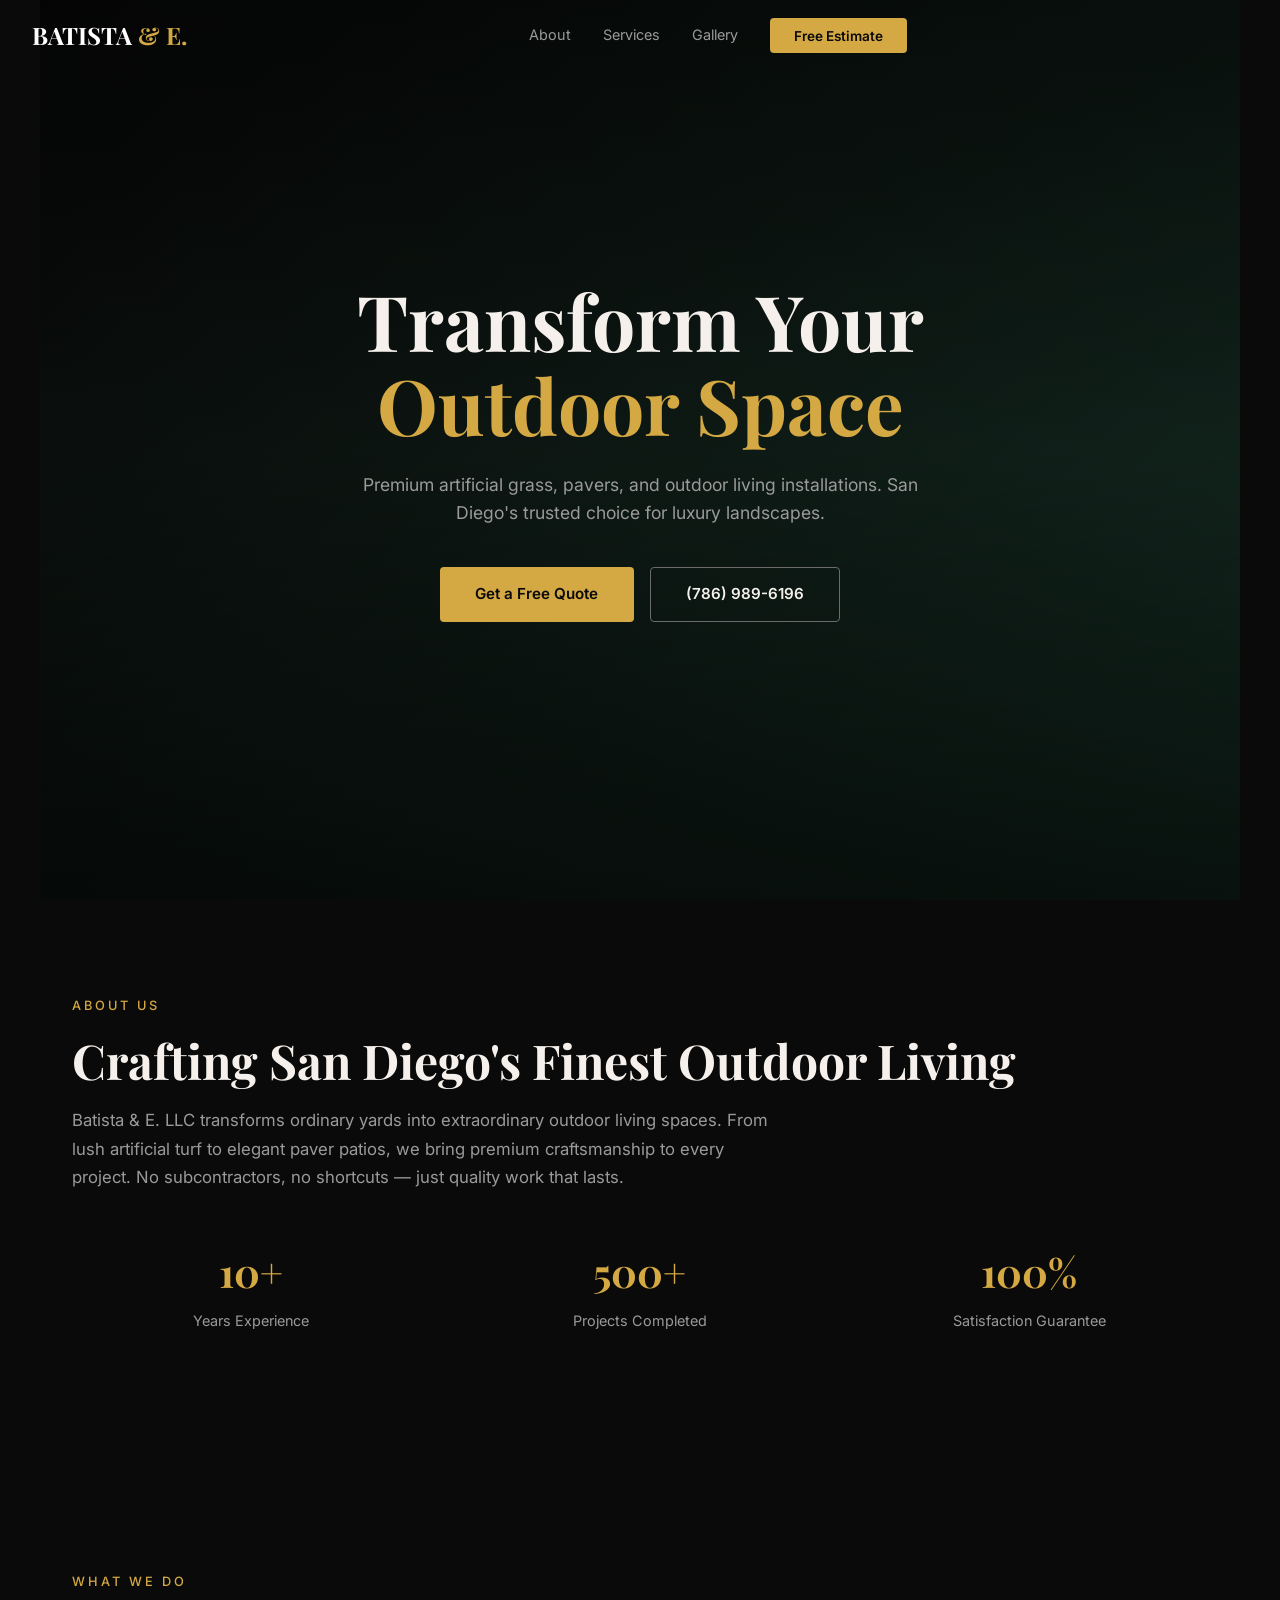
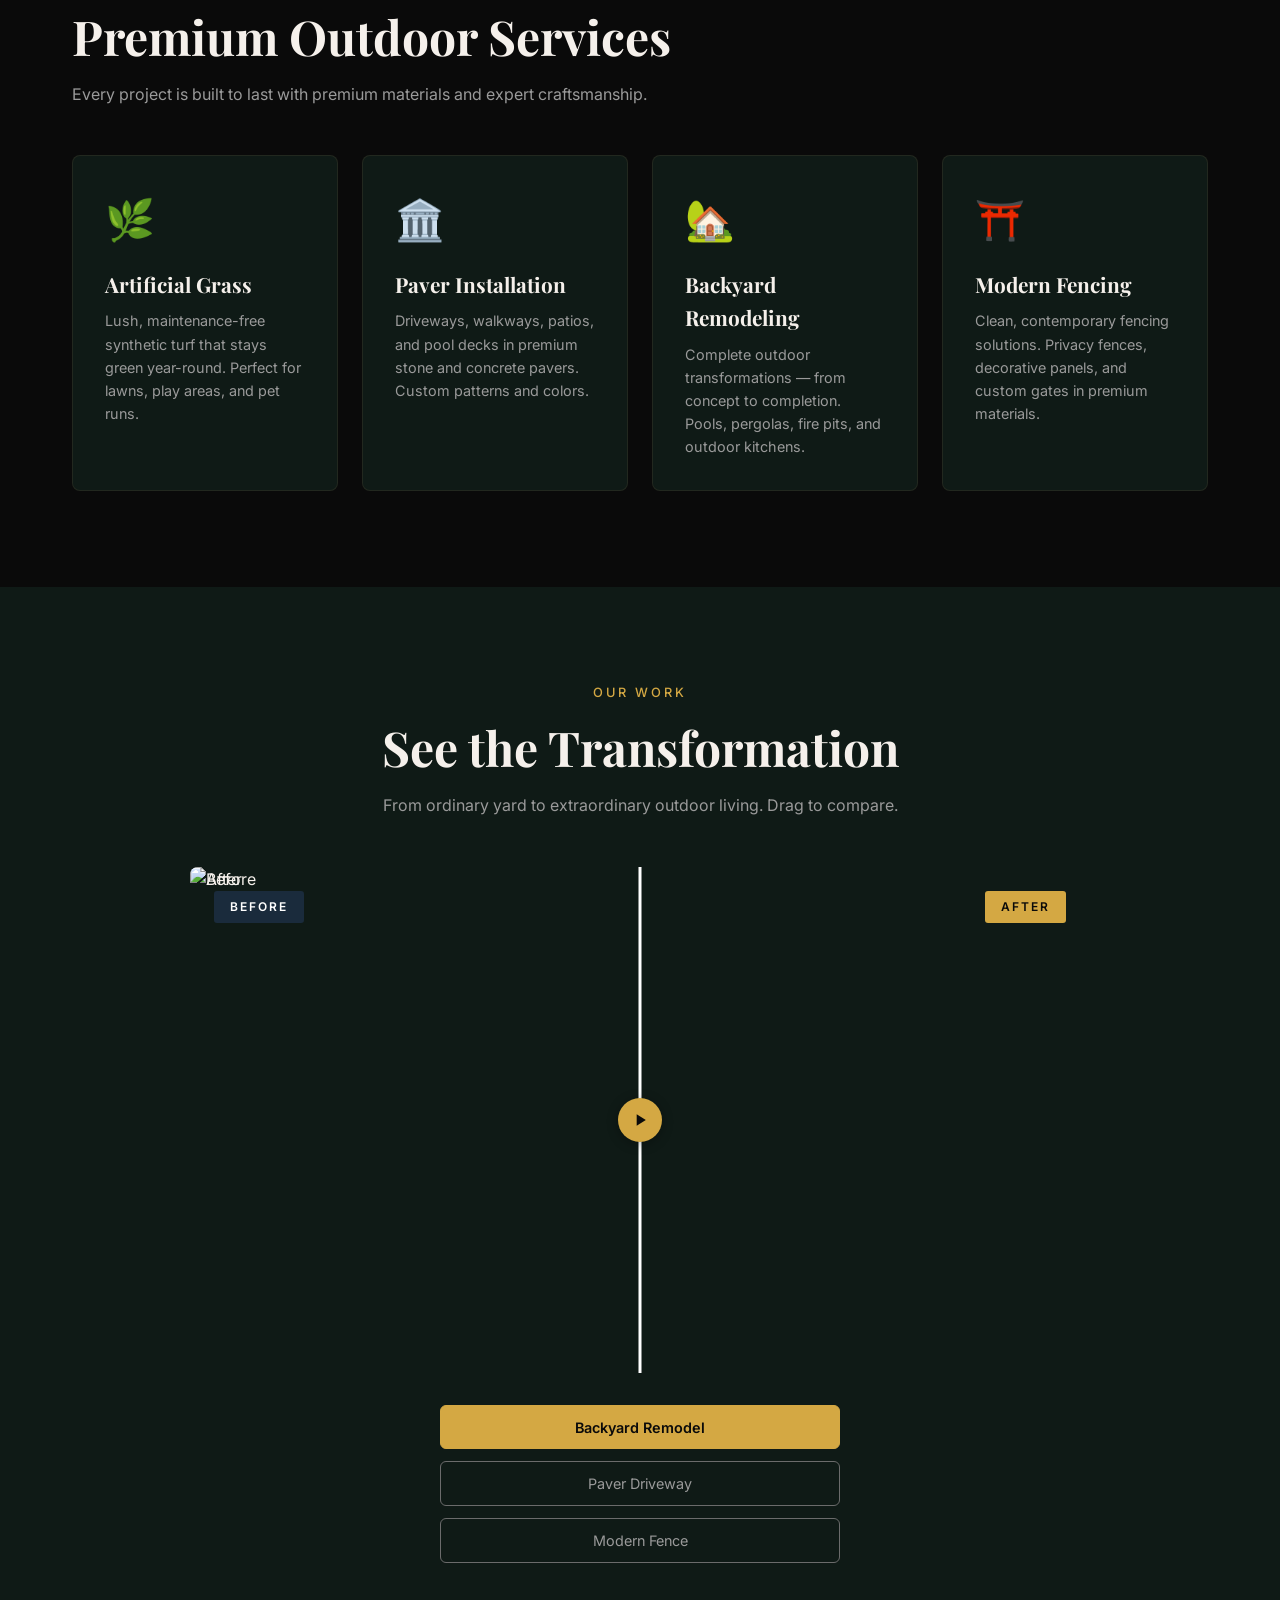
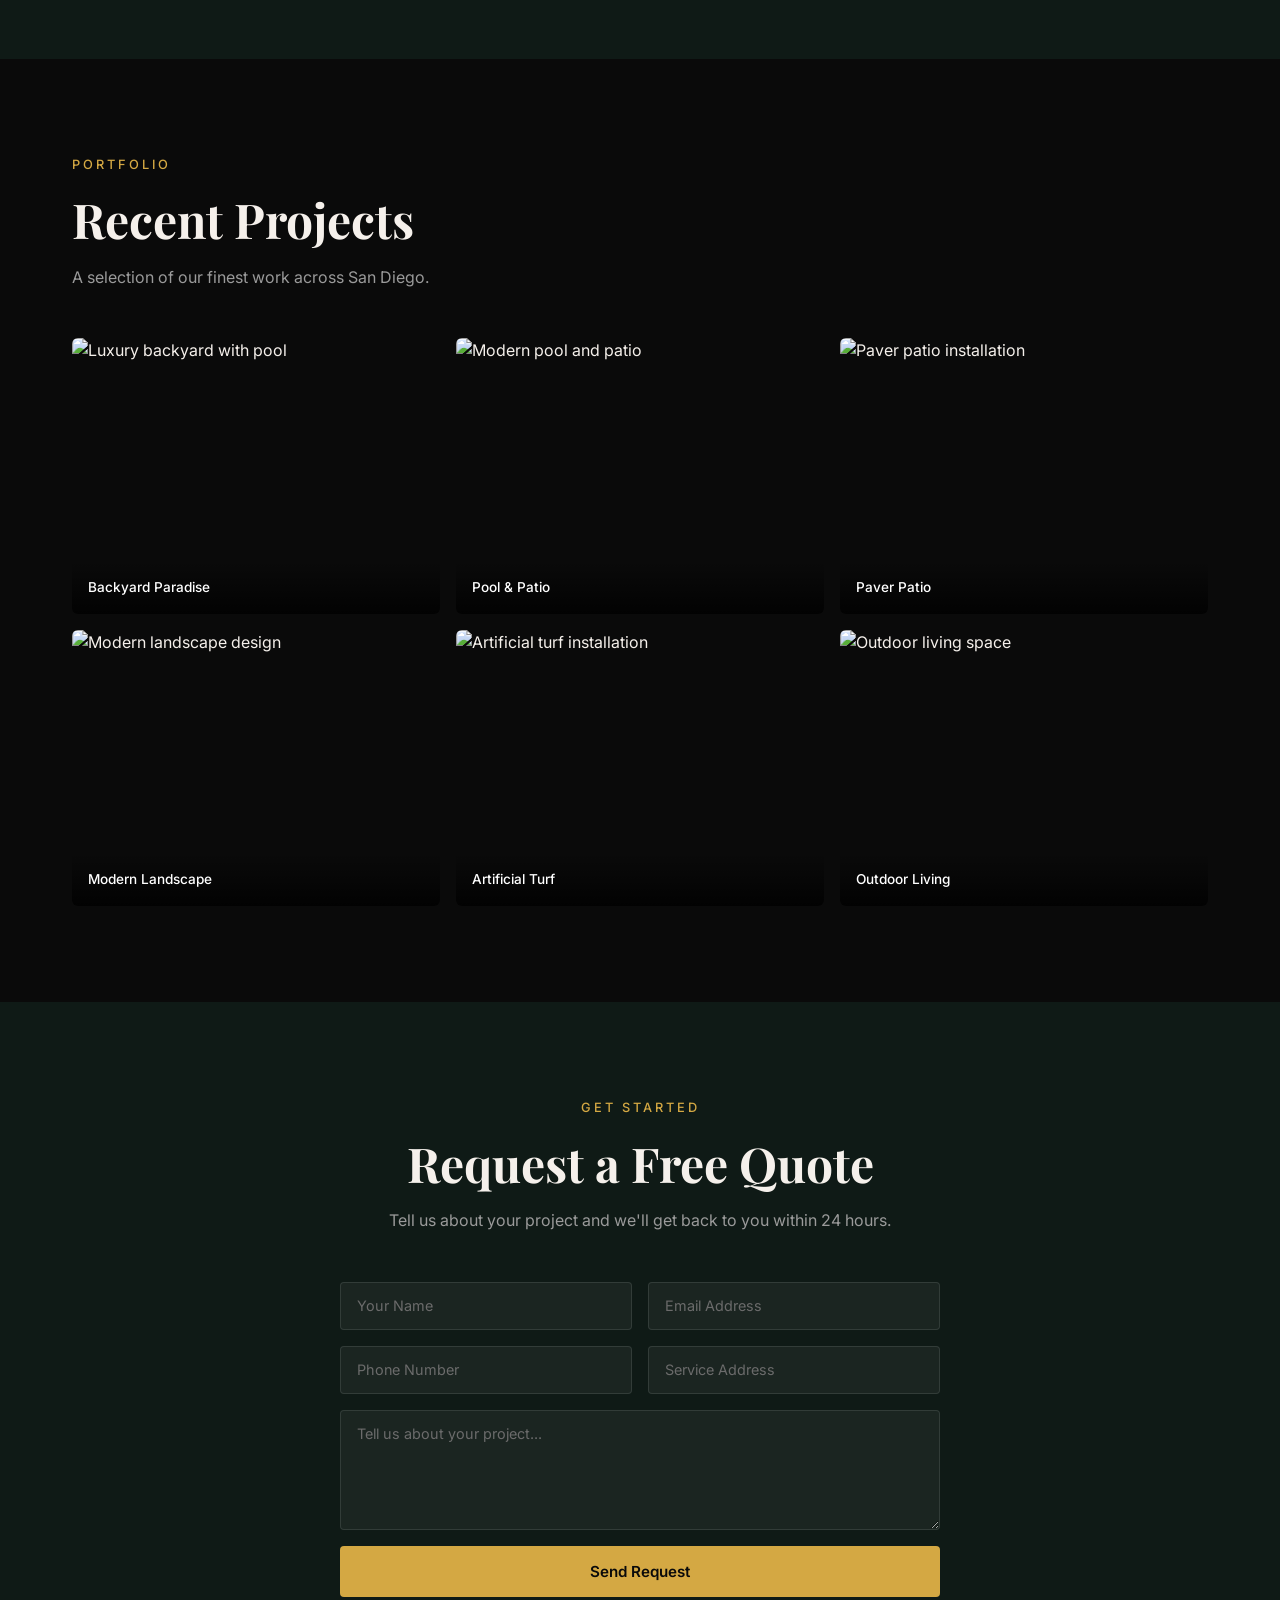
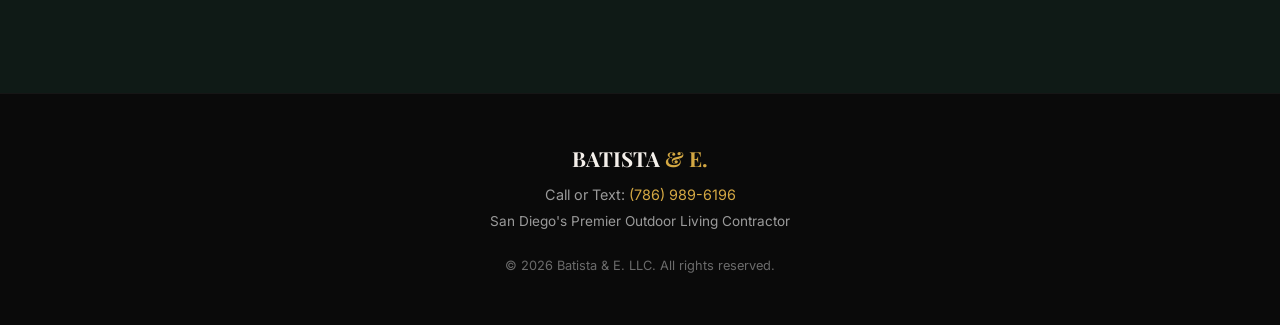
==== commit 8b3c1164: "Fix mobile menu: add overlay to close on tap outside, fix Free Estimate button wrapping" ====
--- a/index.html
+++ b/index.html
@@ -574,9 +574,9 @@
 
     /* Animations */
     .reveal {
-      opacity: 0;
-      transform: translateY(30px);
-      transition: opacity 0.6s ease, transform 0.6s ease;
+      opacity: 1;
+      transform: translateY(0);
+      transition: opacity 0.8s ease, transform 0.8s ease;
     }
 
     .reveal.visible {
@@ -592,7 +592,7 @@
         position: fixed;
         top: 0;
         right: -100%;
-        width: 70%;
+        width: 75%;
         height: 100vh;
         background: var(--charcoal);
         flex-direction: column;
@@ -600,9 +600,30 @@
         padding: 2rem;
         transition: right 0.3s ease;
         gap: 1.5rem;
+        z-index: 1001;
       }
 
       .nav-links.open { right: 0; }
+
+      .nav-overlay {
+        position: fixed;
+        inset: 0;
+        background: rgba(0,0,0,0.5);
+        z-index: 1000;
+        opacity: 0;
+        pointer-events: none;
+        transition: opacity 0.3s ease;
+      }
+
+      .nav-overlay.show {
+        opacity: 1;
+        pointer-events: auto;
+      }
+
+      .nav-cta {
+        white-space: nowrap;
+        text-align: center;
+      }
 
       .form-row { grid-template-columns: 1fr; }
 
@@ -627,6 +648,7 @@
       <li><a href="#gallery">Gallery</a></li>
       <li><a href="tel:+17869896196" class="nav-cta">Free Estimate</a></li>
     </ul>
+    <div class="nav-overlay" id="navOverlay"></div>
     <button class="hamburger" id="hamburger" aria-label="Menu">
       <span></span><span></span><span></span>
     </button>
@@ -797,17 +819,29 @@
     // Mobile menu
     const hamburger = document.getElementById('hamburger');
     const navLinks = document.getElementById('navLinks');
-    hamburger.addEventListener('click', () => navLinks.classList.toggle('open'));
-    navLinks.querySelectorAll('a').forEach(a => a.addEventListener('click', () => navLinks.classList.remove('open')));
-
-    // Scroll reveal
-    const observer = new IntersectionObserver((entries) => {
+    const navOverlay = document.getElementById('navOverlay');
+
+    function toggleMenu(open) {
+      navLinks.classList.toggle('open', open);
+      navOverlay.classList.toggle('show', open);
+      document.body.style.overflow = open ? 'hidden' : '';
+    }
+
+    hamburger.addEventListener('click', () => toggleMenu(!navLinks.classList.contains('open')));
+    navOverlay.addEventListener('click', () => toggleMenu(false));
+    navLinks.querySelectorAll('a').forEach(a => a.addEventListener('click', () => toggleMenu(false)));
+
+    // Scroll reveal — subtle entrance animation
+    const revealObserver = new IntersectionObserver((entries) => {
       entries.forEach(entry => {
-        if (entry.isIntersecting) entry.target.classList.add('visible');
+        if (entry.isIntersecting) {
+          entry.target.classList.add('visible');
+          revealObserver.unobserve(entry.target);
+        }
       });
-    }, { threshold: 0.1, rootMargin: '0px 0px -50px 0px' });
-
-    document.querySelectorAll('.reveal').forEach(el => observer.observe(el));
+    }, { threshold: 0.1 });
+
+    document.querySelectorAll('.reveal').forEach(el => revealObserver.observe(el));
 
     // Before/After Slider
     const container = document.getElementById('comparison');
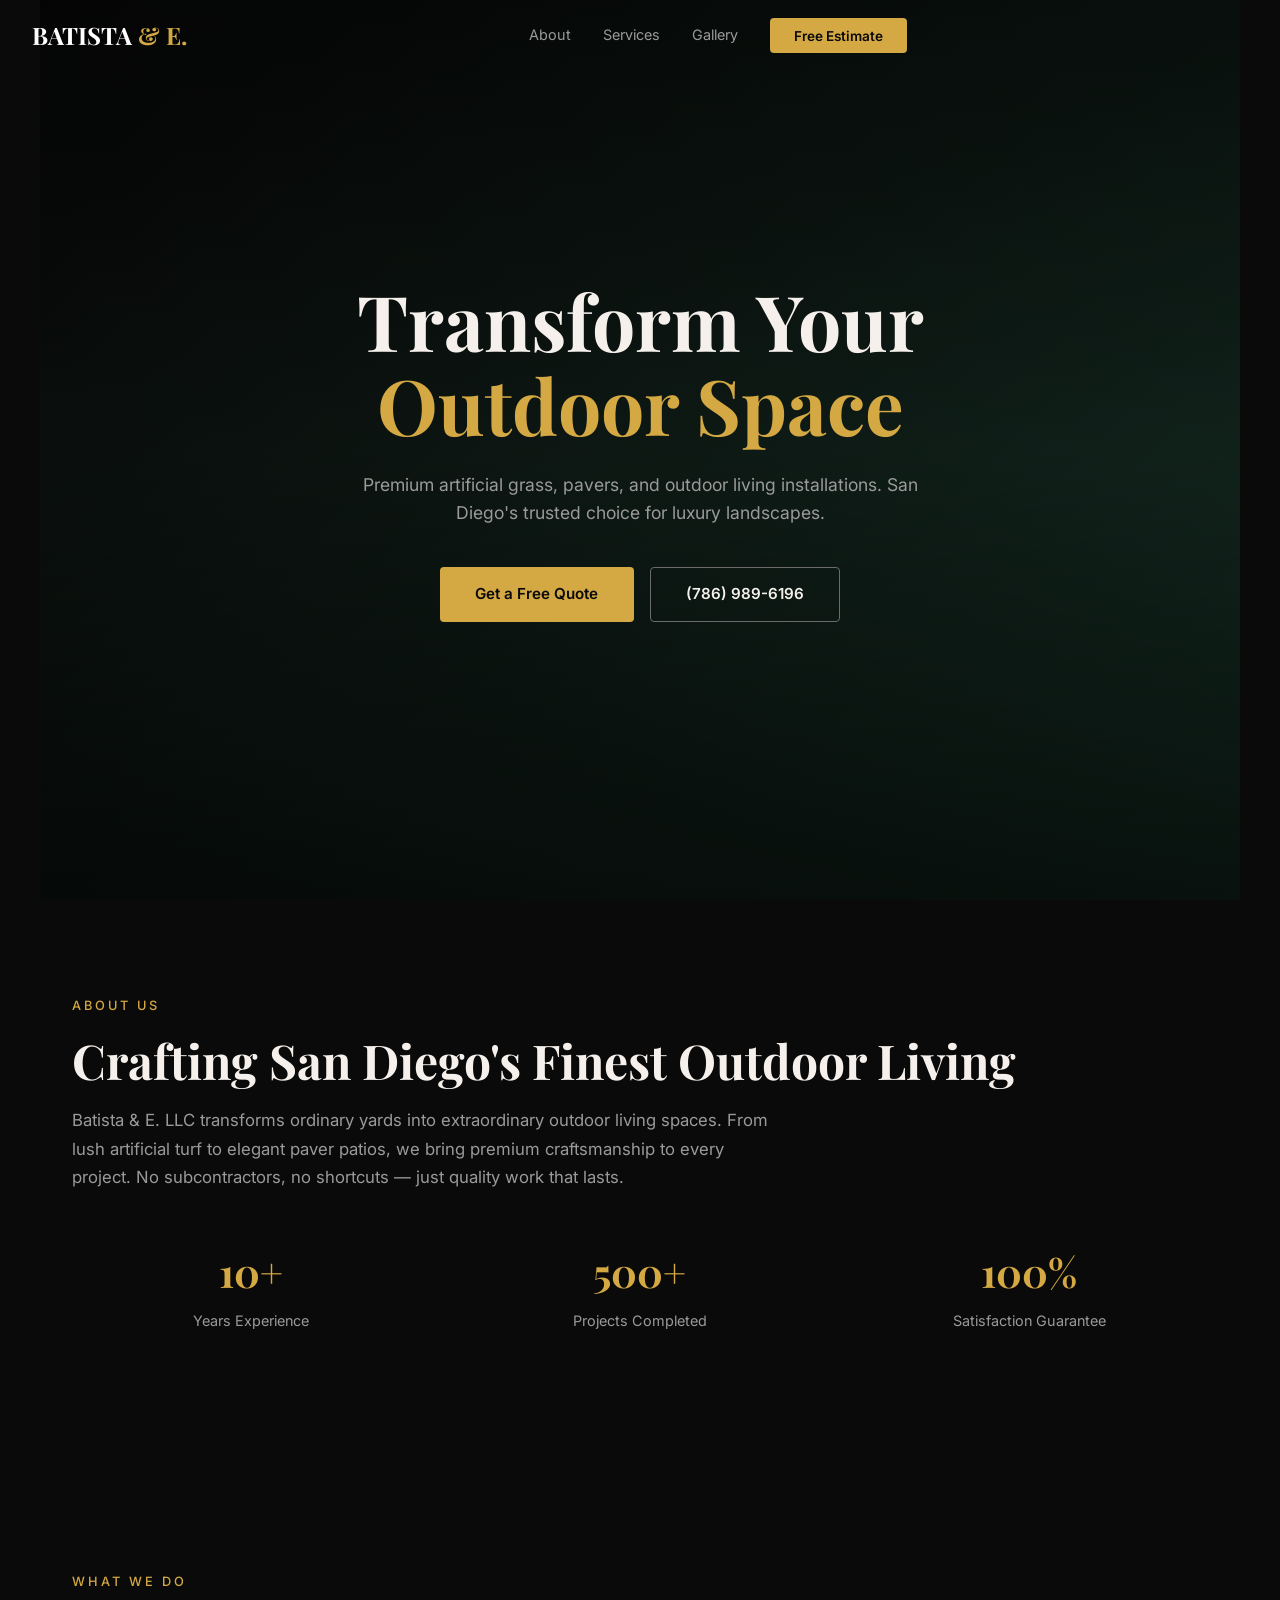
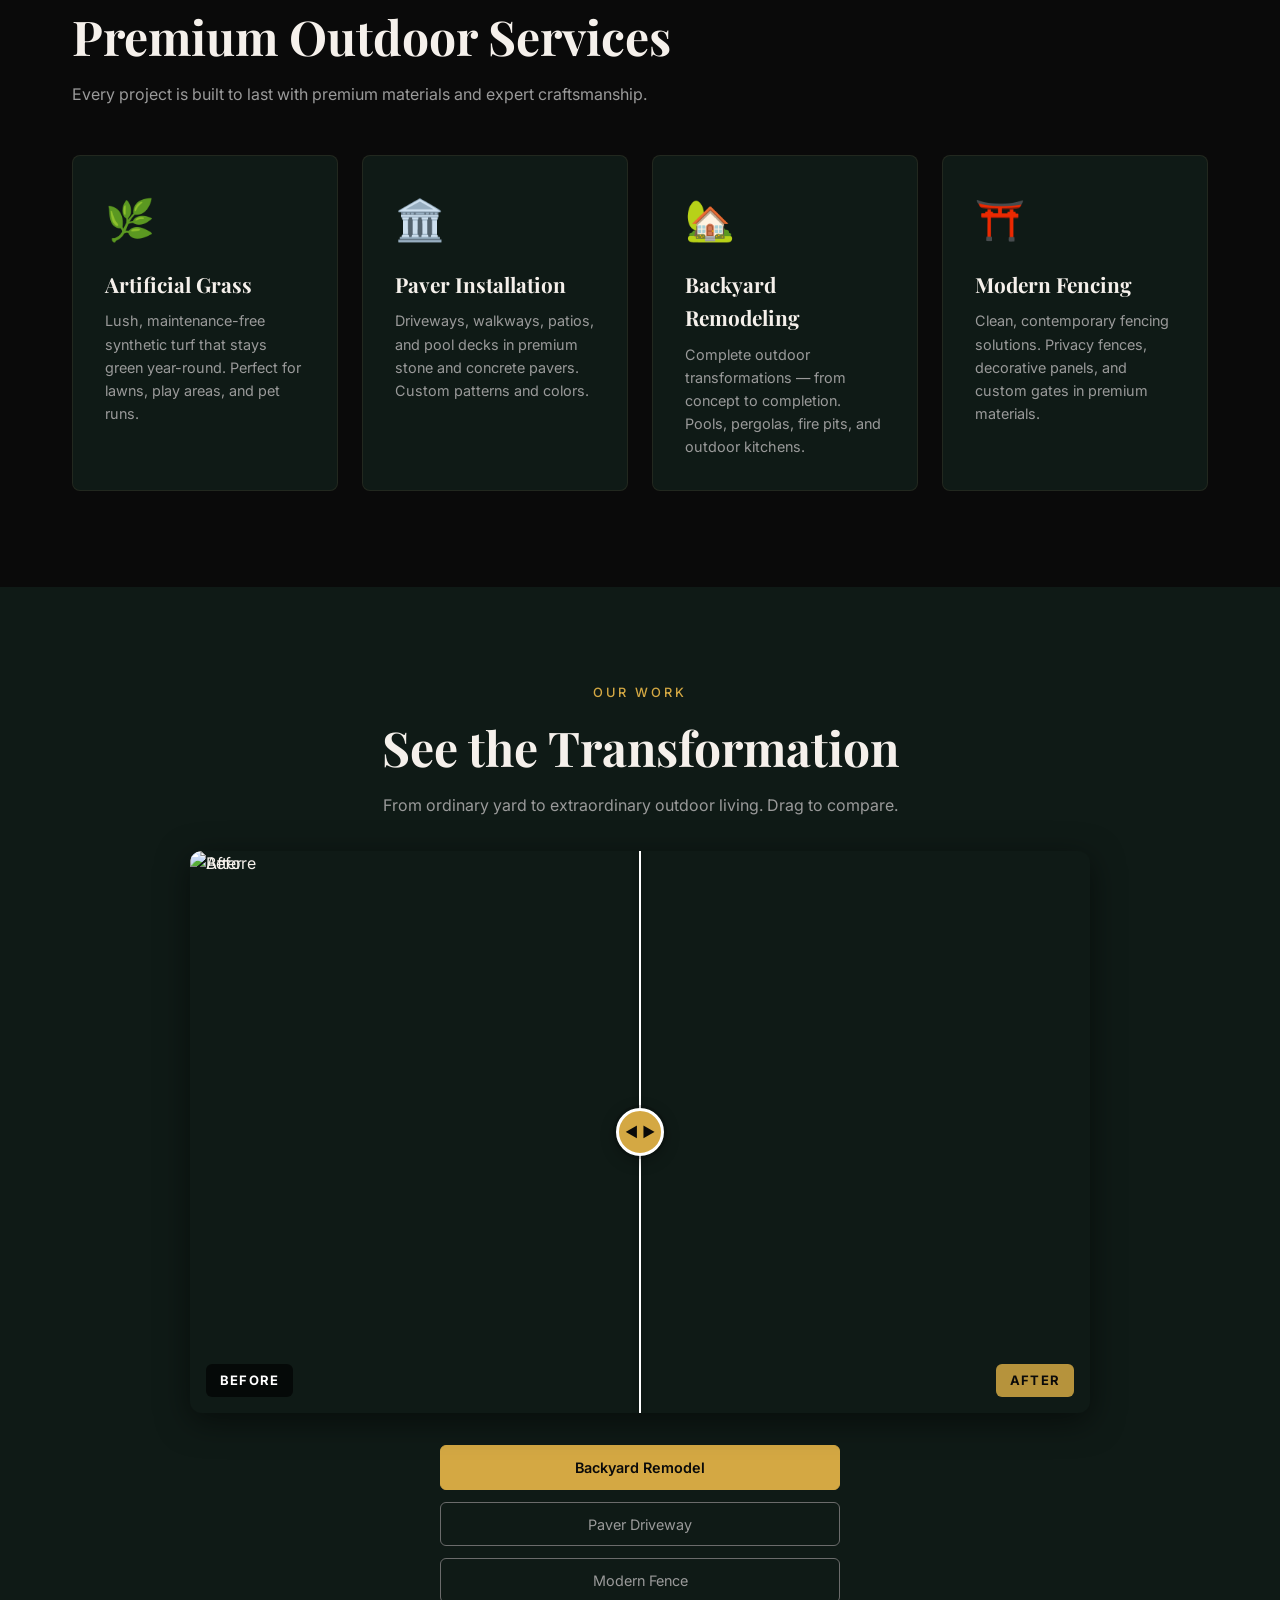
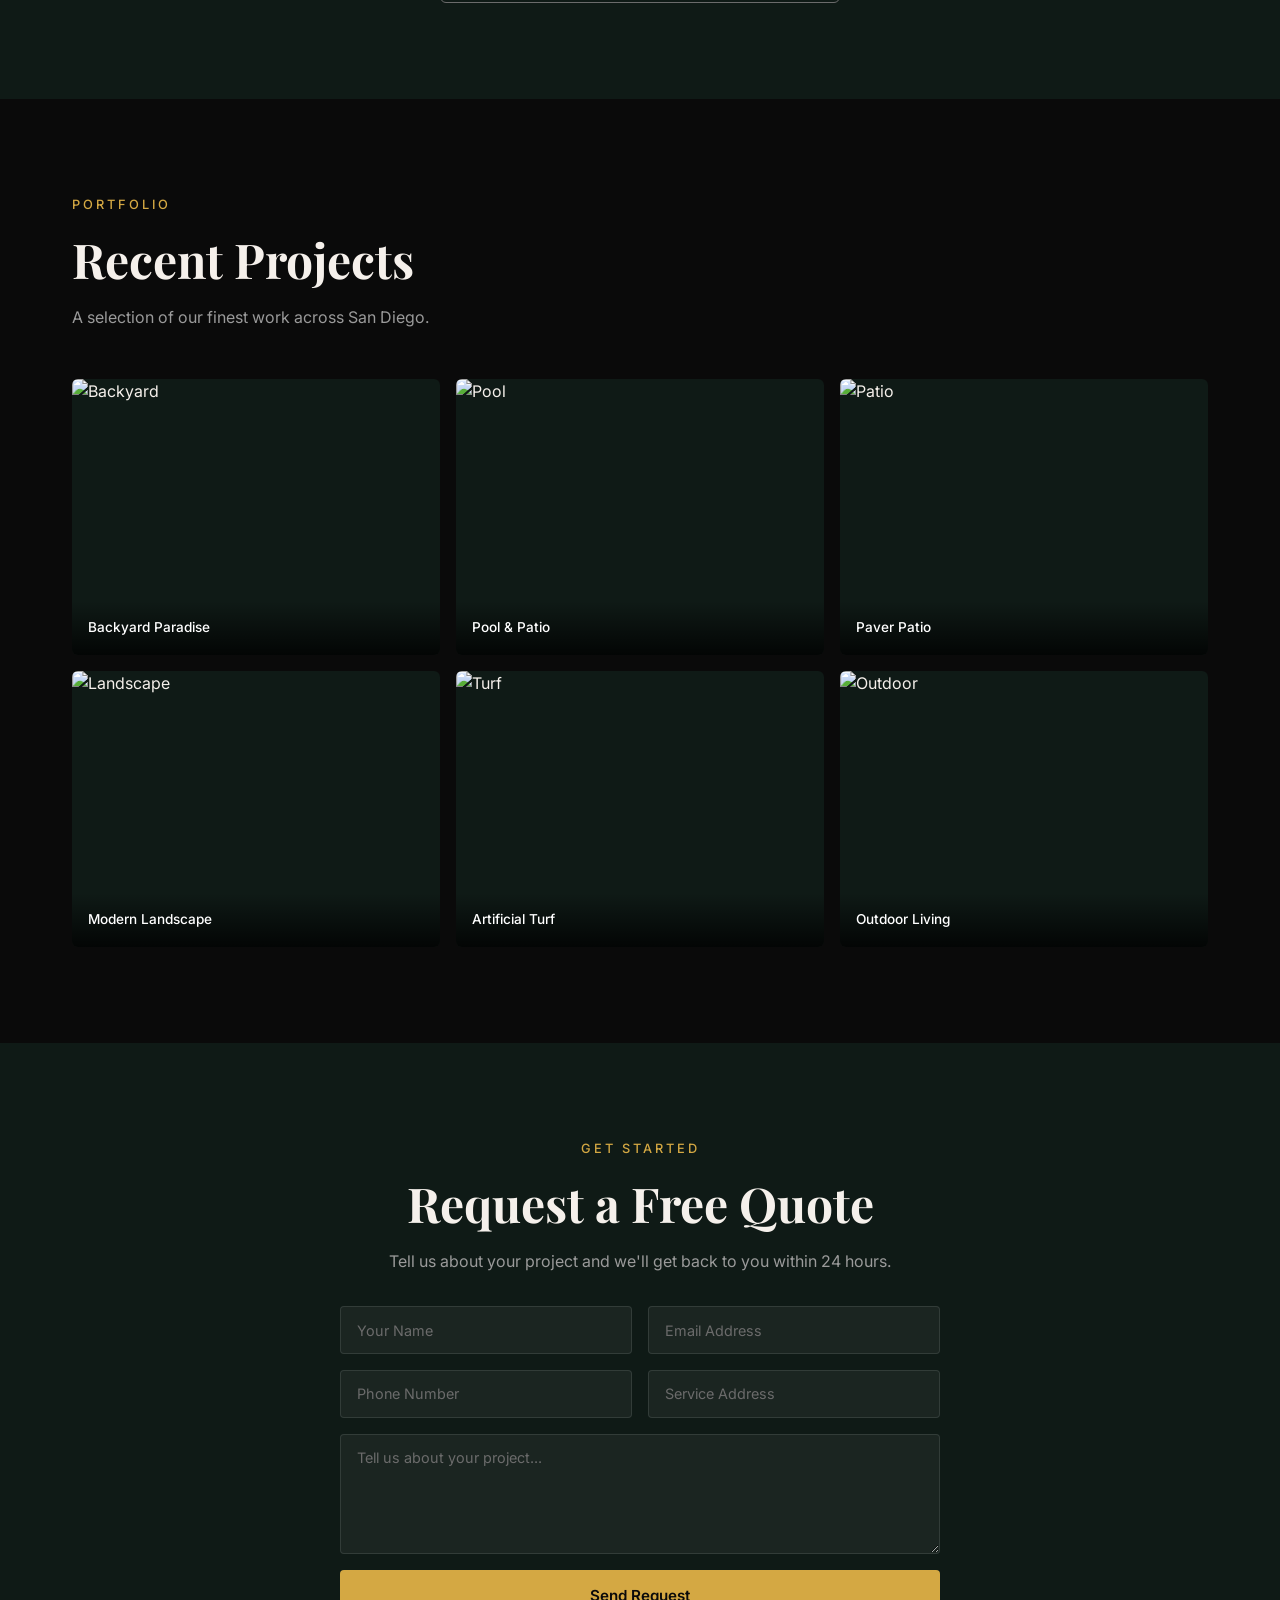
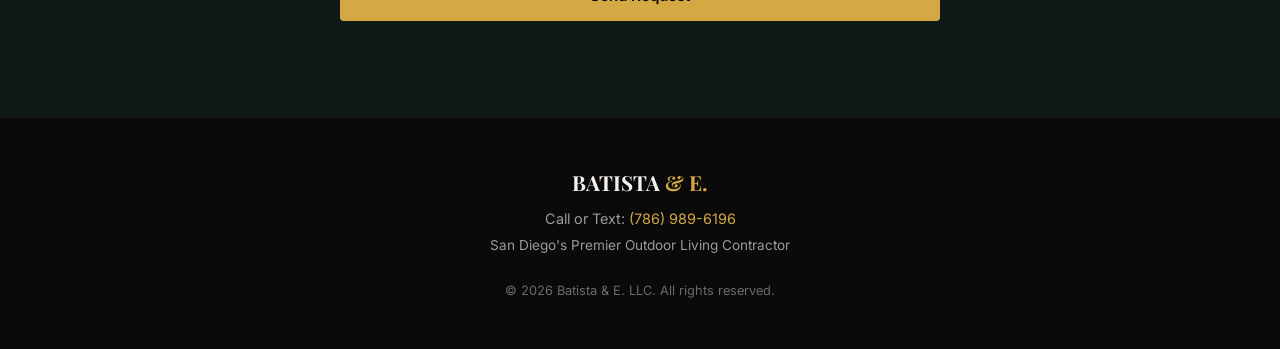
==== commit ffb8399f: "Rebuild with proper before/after slider, fixed mobile menu + images" ====
--- a/index.html
+++ b/index.html
@@ -27,9 +27,7 @@
     }
 
     * { margin: 0; padding: 0; box-sizing: border-box; }
-
     html { scroll-behavior: smooth; }
-
     body {
       font-family: var(--font-body);
       background: var(--black);
@@ -40,208 +38,106 @@
 
     /* Navigation */
     nav {
-      position: fixed;
-      top: 0;
-      left: 0;
-      right: 0;
-      z-index: 1000;
+      position: fixed; top: 0; left: 0; right: 0; z-index: 1000;
       padding: 1rem 2rem;
-      display: flex;
-      justify-content: space-between;
-      align-items: center;
+      display: flex; justify-content: space-between; align-items: center;
       transition: all 0.3s ease;
     }
-
     nav.scrolled {
       background: rgba(10, 10, 10, 0.92);
       backdrop-filter: blur(12px);
       padding: 0.75rem 2rem;
     }
-
     .nav-logo {
       font-family: var(--font-heading);
-      font-size: 1.5rem;
-      font-weight: 700;
-      color: var(--white);
-      text-decoration: none;
-    }
-
+      font-size: 1.5rem; font-weight: 700;
+      color: var(--white); text-decoration: none;
+    }
     .nav-logo span { color: var(--gold); }
-
     .nav-links {
-      display: flex;
-      align-items: center;
-      gap: 2rem;
+      display: flex; align-items: center; gap: 2rem;
       list-style: none;
     }
-
     .nav-links a {
-      color: var(--gray-light);
-      text-decoration: none;
-      font-size: 0.9rem;
-      font-weight: 400;
+      color: var(--gray-light); text-decoration: none;
+      font-size: 0.9rem; font-weight: 400;
       transition: color 0.3s;
     }
-
     .nav-links a:hover { color: var(--gold); }
-
     .nav-cta {
-      background: var(--gold);
-      color: var(--black) !important;
-      padding: 0.6rem 1.5rem;
-      border-radius: 4px;
-      font-weight: 600 !important;
-      font-size: 0.85rem !important;
-      transition: all 0.3s !important;
-    }
-
+      background: var(--gold); color: var(--black) !important;
+      padding: 0.6rem 1.5rem; border-radius: 4px;
+      font-weight: 600 !important; font-size: 0.85rem !important;
+      transition: all 0.3s !important; white-space: nowrap;
+    }
     .nav-cta:hover {
-      background: var(--gold-light);
-      transform: translateY(-1px);
-    }
-
+      background: var(--gold-light); transform: translateY(-1px);
+    }
     .hamburger {
-      display: none;
-      flex-direction: column;
-      gap: 5px;
-      cursor: pointer;
-      background: none;
-      border: none;
-      padding: 5px;
-    }
-
-    .hamburger span {
-      width: 24px;
-      height: 2px;
-      background: var(--off-white);
-      transition: all 0.3s;
-    }
+      display: none; flex-direction: column; gap: 5px;
+      cursor: pointer; background: none; border: none; padding: 5px;
+      z-index: 1002;
+    }
+    .hamburger span { width: 24px; height: 2px; background: var(--off-white); transition: all 0.3s; }
 
     /* Hero */
     .hero {
       min-height: 100vh;
-      display: flex;
-      align-items: center;
-      justify-content: center;
-      position: relative;
-      overflow: hidden;
+      display: flex; align-items: center; justify-content: center;
+      position: relative; overflow: hidden;
       background: linear-gradient(135deg, var(--black) 0%, var(--green-deep) 100%);
     }
-
     .hero-bg {
-      position: absolute;
-      inset: 0;
+      position: absolute; inset: 0;
       background: url('https://images.unsplash.com/photo-1600585154340-be6161a56a0c?w=1920&q=80') center/cover no-repeat;
-      opacity: 0.3;
-      z-index: 0;
-    }
-
+      opacity: 0.3; z-index: 0;
+    }
     .hero-overlay {
-      position: absolute;
-      inset: 0;
+      position: absolute; inset: 0;
       background: linear-gradient(to bottom, rgba(0,0,0,0.6) 0%, rgba(0,0,0,0.3) 50%, rgba(0,0,0,0.7) 100%);
       z-index: 1;
     }
-
     .hero-content {
-      position: relative;
-      z-index: 2;
-      text-align: center;
-      max-width: 800px;
-      padding: 2rem;
-    }
-
+      position: relative; z-index: 2; text-align: center;
+      max-width: 800px; padding: 2rem;
+    }
     .hero-tagline {
       font-family: var(--font-heading);
-      font-size: clamp(2.5rem, 6vw, 5rem);
-      font-weight: 700;
-      line-height: 1.1;
-      margin-bottom: 1.5rem;
-    }
-
+      font-size: clamp(2.5rem, 6vw, 5rem); font-weight: 700;
+      line-height: 1.1; margin-bottom: 1.5rem;
+    }
     .hero-tagline em { color: var(--gold); font-style: normal; }
-
     .hero-sub {
-      font-size: 1.1rem;
-      color: var(--gray-light);
-      margin-bottom: 2.5rem;
-      max-width: 600px;
-      margin-left: auto;
-      margin-right: auto;
-    }
-
-    .hero-ctas {
-      display: flex;
-      gap: 1rem;
-      justify-content: center;
-      flex-wrap: wrap;
-    }
+      font-size: 1.1rem; color: var(--gray-light);
+      margin-bottom: 2.5rem; max-width: 600px; margin-left: auto; margin-right: auto;
+    }
+    .hero-ctas { display: flex; gap: 1rem; justify-content: center; flex-wrap: wrap; }
 
     .btn {
-      padding: 0.9rem 2.2rem;
-      border-radius: 4px;
-      font-family: var(--font-body);
-      font-size: 0.95rem;
-      font-weight: 600;
-      text-decoration: none;
-      transition: all 0.3s;
-      cursor: pointer;
-      border: none;
-      display: inline-flex;
-      align-items: center;
-      gap: 0.5rem;
-    }
-
-    .btn-gold {
-      background: var(--gold);
-      color: var(--black);
-    }
-
-    .btn-gold:hover {
-      background: var(--gold-light);
-      transform: translateY(-2px);
-    }
-
-    .btn-outline {
-      background: transparent;
-      color: var(--off-white);
-      border: 1px solid var(--gray);
-    }
-
-    .btn-outline:hover {
-      border-color: var(--gold);
-      color: var(--gold);
-      transform: translateY(-2px);
-    }
+      padding: 0.9rem 2.2rem; border-radius: 4px;
+      font-family: var(--font-body); font-size: 0.95rem;
+      font-weight: 600; text-decoration: none;
+      transition: all 0.3s; cursor: pointer; border: none;
+      display: inline-flex; align-items: center; gap: 0.5rem;
+    }
+    .btn-gold { background: var(--gold); color: var(--black); }
+    .btn-gold:hover { background: var(--gold-light); transform: translateY(-2px); }
+    .btn-outline { background: transparent; color: var(--off-white); border: 1px solid var(--gray); }
+    .btn-outline:hover { border-color: var(--gold); color: var(--gold); transform: translateY(-2px); }
 
     /* Sections */
-    section {
-      padding: 6rem 2rem;
-      max-width: 1200px;
-      margin: 0 auto;
-    }
-
+    section { padding: 6rem 2rem; max-width: 1200px; margin: 0 auto; }
     .section-tag {
-      color: var(--gold);
-      font-size: 0.8rem;
-      text-transform: uppercase;
-      letter-spacing: 3px;
-      margin-bottom: 1rem;
-      font-weight: 500;
-    }
-
+      color: var(--gold); font-size: 0.8rem;
+      text-transform: uppercase; letter-spacing: 3px;
+      margin-bottom: 1rem; font-weight: 500;
+    }
     .section-title {
       font-family: var(--font-heading);
       font-size: clamp(2rem, 4vw, 3rem);
-      margin-bottom: 1rem;
-      line-height: 1.2;
-    }
-
-    .section-desc {
-      color: var(--gray-light);
-      max-width: 600px;
-      margin-bottom: 3rem;
-    }
+      margin-bottom: 1rem; line-height: 1.2;
+    }
+    .section-desc { color: var(--gray-light); max-width: 600px; margin-bottom: 3rem; }
 
     /* Services */
     .services-grid {
@@ -249,199 +145,97 @@
       grid-template-columns: repeat(auto-fit, minmax(250px, 1fr));
       gap: 1.5rem;
     }
-
     .service-card {
       background: var(--green-dark);
       border: 1px solid rgba(200, 169, 110, 0.1);
-      border-radius: 8px;
-      padding: 2rem;
-      transition: all 0.4s;
-      cursor: pointer;
-    }
-
+      border-radius: 8px; padding: 2rem;
+      transition: all 0.4s; cursor: pointer;
+    }
     .service-card:hover {
       border-color: var(--gold);
       transform: translateY(-4px);
       box-shadow: 0 12px 40px rgba(212, 168, 67, 0.08);
     }
-
-    .service-icon {
-      font-size: 2.5rem;
-      margin-bottom: 1rem;
-      display: block;
-    }
-
-    .service-card h3 {
-      font-family: var(--font-heading);
-      font-size: 1.3rem;
-      margin-bottom: 0.5rem;
-    }
-
-    .service-card p {
-      color: var(--gray-light);
-      font-size: 0.9rem;
-      line-height: 1.6;
-    }
+    .service-icon { font-size: 2.5rem; margin-bottom: 1rem; display: block; }
+    .service-card h3 { font-family: var(--font-heading); font-size: 1.3rem; margin-bottom: 0.5rem; }
+    .service-card p { color: var(--gray-light); font-size: 0.9rem; line-height: 1.6; }
 
     /* Before/After Slider */
     .slider-section {
       background: var(--green-dark);
-      padding: 6rem 2rem;
-      width: 100%;
-    }
-
-    .slider-section .section-content {
-      max-width: 900px;
-      margin: 0 auto;
-    }
-
-    .comparison-container {
-      position: relative;
-      width: 100%;
-      max-width: 900px;
-      margin: 0 auto;
-      border-radius: 8px;
-      overflow: hidden;
-      user-select: none;
-      aspect-ratio: 16/9;
-      cursor: ew-resize;
-    }
-
-    .comparison-img {
-      position: absolute;
-      inset: 0;
-      width: 100%;
-      height: 100%;
+      padding: 6rem 2rem; width: 100%;
+    }
+    .slider-section .section-content { max-width: 900px; margin: 0 auto; }
+
+    .comparison {
+      position: relative; width: 100%; max-width: 900px;
+      aspect-ratio: 16 / 10; overflow: hidden;
+      border-radius: 12px; margin: 0 auto;
+      cursor: ew-resize; user-select: none;
+      -webkit-user-select: none; touch-action: none;
+      box-shadow: 0 8px 32px rgba(0, 0, 0, 0.5);
+    }
+    .comparison img {
+      display: block; position: absolute; top: 0; left: 0;
+      width: 100%; height: 100%; object-fit: cover;
+      pointer-events: none;
+    }
+    .comparison .before-img {
+      position: relative; width: 100%; height: 100%; z-index: 1;
+    }
+    .comparison .after-wrapper {
+      position: absolute; top: 0; left: 0; height: 100%;
+      overflow: hidden; z-index: 2; width: 50%;
+    }
+    .comparison .after-wrapper img {
+      width: 100vw; max-width: none; height: 100%;
       object-fit: cover;
-      pointer-events: none;
-    }
-
-    .comparison-after { clip-path: inset(0 50% 0 0); }
-
-    .comparison-label {
-      position: absolute;
-      top: 1.5rem;
-      padding: 0.4rem 1rem;
-      font-size: 0.75rem;
-      font-weight: 600;
-      text-transform: uppercase;
-      letter-spacing: 2px;
-      border-radius: 3px;
-      pointer-events: none;
-    }
-
-    .label-before {
-      left: 1.5rem;
-      background: var(--navy);
-      color: var(--white);
-    }
-
-    .label-after {
-      right: 1.5rem;
-      background: var(--gold);
-      color: var(--black);
-    }
-
-    .slider-handle {
-      position: absolute;
-      top: 0;
-      bottom: 0;
-      left: 50%;
-      width: 3px;
-      background: var(--white);
-      transform: translateX(-50%);
-      z-index: 10;
-      pointer-events: none;
-    }
-
-    .slider-button {
-      position: absolute;
-      top: 50%;
-      left: 50%;
-      transform: translate(-50%, -50%);
-      width: 44px;
-      height: 44px;
-      background: var(--gold);
-      border-radius: 50%;
-      display: flex;
-      align-items: center;
-      justify-content: center;
-      z-index: 11;
-      pointer-events: none;
-      box-shadow: 0 2px 12px rgba(0,0,0,0.3);
-    }
-
-    .slider-button svg {
-      width: 20px;
-      height: 20px;
-      fill: var(--black);
-    }
-
-    /* Category Buttons */
+    }
+    .comparison .divider {
+      position: absolute; top: 0; left: 50%; width: 2px;
+      height: 100%; background: #ffffff; z-index: 3;
+      pointer-events: none; transform: translateX(-50%);
+      box-shadow: 0 0 6px rgba(0, 0, 0, 0.4);
+    }
+    .comparison .handle {
+      position: absolute; top: 50%; left: 50%; z-index: 4;
+      width: 48px; height: 48px; border-radius: 50%;
+      background: var(--gold); border: 3px solid #ffffff;
+      box-shadow: 0 0 0 3px rgba(0,0,0,0.15), 0 4px 16px rgba(0,0,0,0.3);
+      transform: translate(-50%, -50%); cursor: ew-resize;
+      pointer-events: auto;
+      display: flex; align-items: center; justify-content: center; gap: 4px;
+    }
+    .handle__arrow { display: inline-block; font-size: 14px; line-height: 1; color: var(--black); font-weight: bold; }
+    .handle:hover { transform: translate(-50%, -50%) scale(1.1); }
+    .comparison .label {
+      position: absolute; z-index: 5; padding: 6px 14px;
+      border-radius: 6px; font-size: 13px; font-weight: 700;
+      letter-spacing: 1.2px; text-transform: uppercase;
+      pointer-events: none; user-select: none;
+    }
+    .label--before { bottom: 16px; left: 16px; background: rgba(0,0,0,0.65); color: #fff; }
+    .label--after { bottom: 16px; right: 16px; background: rgba(212,168,67,0.85); color: var(--black); }
+
     .category-buttons {
-      display: flex;
-      flex-direction: column;
-      gap: 0.75rem;
-      max-width: 400px;
-      margin: 2rem auto 0;
-    }
-
+      display: flex; flex-direction: column; gap: 0.75rem;
+      max-width: 400px; margin: 2rem auto 0;
+    }
     .cat-btn {
-      padding: 0.8rem 1.5rem;
-      border-radius: 6px;
-      border: 1px solid var(--gray);
-      background: transparent;
-      color: var(--gray-light);
-      font-family: var(--font-body);
-      font-size: 0.9rem;
-      cursor: pointer;
-      transition: all 0.3s;
-    }
-
-    .cat-btn.active {
-      background: var(--gold);
-      border-color: var(--gold);
-      color: var(--black);
-      font-weight: 600;
-    }
-
-    .cat-btn:hover:not(.active) {
-      border-color: var(--gold);
-      color: var(--off-white);
-    }
+      padding: 0.8rem 1.5rem; border-radius: 6px;
+      border: 1px solid var(--gray); background: transparent;
+      color: var(--gray-light); font-family: var(--font-body);
+      font-size: 0.9rem; cursor: pointer; transition: all 0.3s;
+    }
+    .cat-btn.active { background: var(--gold); border-color: var(--gold); color: var(--black); font-weight: 600; }
+    .cat-btn:hover:not(.active) { border-color: var(--gold); color: var(--off-white); }
 
     /* Stats */
-    .stats-grid {
-      display: grid;
-      grid-template-columns: repeat(3, 1fr);
-      gap: 2rem;
-      margin: 3rem 0;
-    }
-
-    .stat {
-      text-align: center;
-    }
-
-    .stat-number {
-      font-family: var(--font-heading);
-      font-size: 2.5rem;
-      font-weight: 700;
-      color: var(--gold);
-      margin-bottom: 0.3rem;
-    }
-
-    .stat-label {
-      font-size: 0.9rem;
-      color: var(--gray-light);
-    }
-
-    /* About */
-    .about-text {
-      font-size: 1.05rem;
-      line-height: 1.7;
-      color: var(--gray-light);
-      max-width: 700px;
-    }
+    .stats-grid { display: grid; grid-template-columns: repeat(3, 1fr); gap: 2rem; margin: 3rem 0; }
+    .stat { text-align: center; }
+    .stat-number { font-family: var(--font-heading); font-size: 2.5rem; font-weight: 700; color: var(--gold); margin-bottom: 0.3rem; }
+    .stat-label { font-size: 0.9rem; color: var(--gray-light); }
+    .about-text { font-size: 1.05rem; line-height: 1.7; color: var(--gray-light); max-width: 700px; }
 
     /* Gallery */
     .gallery-grid {
@@ -449,191 +243,77 @@
       grid-template-columns: repeat(auto-fit, minmax(280px, 1fr));
       gap: 1rem;
     }
-
     .gallery-item {
-      position: relative;
-      overflow: hidden;
-      border-radius: 6px;
-      aspect-ratio: 4/3;
-      cursor: pointer;
-    }
-
+      position: relative; overflow: hidden; border-radius: 6px;
+      aspect-ratio: 4/3; cursor: pointer; background: var(--green-dark);
+    }
     .gallery-item img {
-      width: 100%;
-      height: 100%;
-      object-fit: cover;
+      width: 100%; height: 100%; object-fit: cover;
       transition: transform 0.5s ease;
     }
-
     .gallery-item:hover img { transform: scale(1.05); }
-
-    .gallery-item .gallery-label {
-      position: absolute;
-      bottom: 0;
-      left: 0;
-      right: 0;
+    .gallery-item .gl {
+      position: absolute; bottom: 0; left: 0; right: 0;
       padding: 1rem;
       background: linear-gradient(transparent, rgba(0,0,0,0.8));
-      color: var(--white);
-      font-size: 0.85rem;
-      font-weight: 500;
+      color: var(--white); font-size: 0.85rem; font-weight: 500;
     }
 
     /* Contact */
-    .contact-section {
-      background: var(--green-dark);
-      width: 100%;
-      padding: 6rem 2rem;
-    }
-
-    .contact-section .section-content {
-      max-width: 600px;
-      margin: 0 auto;
-    }
-
-    .contact-form {
-      display: flex;
-      flex-direction: column;
-      gap: 1rem;
-    }
-
-    .form-row {
-      display: grid;
-      grid-template-columns: 1fr 1fr;
-      gap: 1rem;
-    }
-
-    .contact-form input,
-    .contact-form textarea {
-      width: 100%;
-      padding: 0.9rem 1rem;
+    .contact-section { background: var(--green-dark); width: 100%; padding: 6rem 2rem; }
+    .contact-section .section-content { max-width: 600px; margin: 0 auto; }
+    .contact-form { display: flex; flex-direction: column; gap: 1rem; }
+    .form-row { display: grid; grid-template-columns: 1fr 1fr; gap: 1rem; }
+    .contact-form input, .contact-form textarea {
+      width: 100%; padding: 0.9rem 1rem;
       background: rgba(255,255,255,0.05);
-      border: 1px solid rgba(255,255,255,0.1);
-      border-radius: 4px;
-      color: var(--off-white);
-      font-family: var(--font-body);
-      font-size: 0.9rem;
-      transition: border-color 0.3s;
-      outline: none;
-    }
-
-    .contact-form input:focus,
-    .contact-form textarea:focus {
-      border-color: var(--gold);
-    }
-
-    .contact-form input::placeholder,
-    .contact-form textarea::placeholder {
-      color: var(--gray);
-    }
-
-    .contact-form textarea {
-      min-height: 120px;
-      resize: vertical;
-    }
-
-    .contact-form .btn-gold {
-      width: 100%;
-      justify-content: center;
-      padding: 1rem;
-    }
+      border: 1px solid rgba(255,255,255,0.1); border-radius: 4px;
+      color: var(--off-white); font-family: var(--font-body);
+      font-size: 0.9rem; transition: border-color 0.3s; outline: none;
+    }
+    .contact-form input:focus, .contact-form textarea:focus { border-color: var(--gold); }
+    .contact-form input::placeholder, .contact-form textarea::placeholder { color: var(--gray); }
+    .contact-form textarea { min-height: 120px; resize: vertical; }
+    .contact-form .btn-gold { width: 100%; justify-content: center; padding: 1rem; }
 
     /* Footer */
     footer {
-      background: var(--black);
-      padding: 3rem 2rem;
-      text-align: center;
+      background: var(--black); padding: 3rem 2rem; text-align: center;
       border-top: 1px solid rgba(255,255,255,0.05);
     }
-
-    .footer-logo {
-      font-family: var(--font-heading);
-      font-size: 1.3rem;
-      font-weight: 700;
-      margin-bottom: 0.5rem;
-    }
-
+    .footer-logo { font-family: var(--font-heading); font-size: 1.3rem; font-weight: 700; margin-bottom: 0.5rem; }
     .footer-logo span { color: var(--gold); }
-
-    .footer-phone {
-      color: var(--gray-light);
-      font-size: 0.9rem;
-      margin-bottom: 0.3rem;
-    }
-
-    .footer-phone a {
-      color: var(--gold);
-      text-decoration: none;
-    }
-
-    .footer-copy {
-      color: var(--gray);
-      font-size: 0.8rem;
-      margin-top: 1.5rem;
-    }
-
-    /* Animations */
-    .reveal {
-      opacity: 1;
-      transform: translateY(0);
-      transition: opacity 0.8s ease, transform 0.8s ease;
-    }
-
-    .reveal.visible {
-      opacity: 1;
-      transform: translateY(0);
-    }
+    .footer-phone { color: var(--gray-light); font-size: 0.9rem; margin-bottom: 0.3rem; }
+    .footer-phone a { color: var(--gold); text-decoration: none; }
+    .footer-copy { color: var(--gray); font-size: 0.8rem; margin-top: 1.5rem; }
 
     /* Mobile */
     @media (max-width: 768px) {
       .hamburger { display: flex; }
-
       .nav-links {
-        position: fixed;
-        top: 0;
-        right: -100%;
-        width: 75%;
-        height: 100vh;
+        position: fixed; top: 0; right: -100%;
+        width: 75%; height: 100vh;
         background: var(--charcoal);
-        flex-direction: column;
-        justify-content: center;
-        padding: 2rem;
+        flex-direction: column; justify-content: center;
+        padding: 2rem; gap: 1.5rem; z-index: 1001;
         transition: right 0.3s ease;
-        gap: 1.5rem;
-        z-index: 1001;
       }
-
       .nav-links.open { right: 0; }
-
       .nav-overlay {
-        position: fixed;
-        inset: 0;
-        background: rgba(0,0,0,0.5);
-        z-index: 1000;
-        opacity: 0;
-        pointer-events: none;
+        position: fixed; inset: 0;
+        background: rgba(0,0,0,0.5); z-index: 1000;
+        opacity: 0; pointer-events: none;
         transition: opacity 0.3s ease;
       }
-
-      .nav-overlay.show {
-        opacity: 1;
-        pointer-events: auto;
-      }
-
-      .nav-cta {
-        white-space: nowrap;
-        text-align: center;
-      }
-
+      .nav-overlay.show { opacity: 1; pointer-events: auto; }
       .form-row { grid-template-columns: 1fr; }
-
       .stats-grid { grid-template-columns: 1fr; gap: 1.5rem; }
-
       section { padding: 4rem 1.5rem; }
-
       .hero-tagline { font-size: 2rem; }
-
       .gallery-grid { grid-template-columns: 1fr; }
+      .comparison { aspect-ratio: 4/3; }
+      .comparison .handle { width: 40px; height: 40px; }
+      .comparison .label { font-size: 11px; padding: 4px 10px; }
     }
   </style>
 </head>
@@ -659,46 +339,33 @@
     <div class="hero-bg"></div>
     <div class="hero-overlay"></div>
     <div class="hero-content">
-      <h1 class="hero-tagline reveal">Transform Your <em>Outdoor Space</em></h1>
-      <p class="hero-sub reveal">Premium artificial grass, pavers, and outdoor living installations. San Diego's trusted choice for luxury landscapes.</p>
-      <div class="hero-ctas reveal">
+      <h1 class="hero-tagline">Transform Your <em>Outdoor Space</em></h1>
+      <p class="hero-sub">Premium artificial grass, pavers, and outdoor living installations. San Diego's trusted choice for luxury landscapes.</p>
+      <div class="hero-ctas">
         <a href="#contact" class="btn btn-gold">Get a Free Quote</a>
         <a href="tel:+17869896196" class="btn btn-outline">(786) 989-6196</a>
       </div>
     </div>
   </section>
 
-  <!-- About / Stats -->
+  <!-- About -->
   <section id="about">
-    <div class="reveal">
-      <p class="section-tag">About Us</p>
-      <h2 class="section-title">Crafting San Diego's Finest Outdoor Living</h2>
-      <p class="about-text">Batista & E. LLC transforms ordinary yards into extraordinary outdoor living spaces. From lush artificial turf to elegant paver patios, we bring premium craftsmanship to every project. No subcontractors, no shortcuts — just quality work that lasts.</p>
-    </div>
-    <div class="stats-grid reveal">
-      <div class="stat">
-        <div class="stat-number">10+</div>
-        <div class="stat-label">Years Experience</div>
-      </div>
-      <div class="stat">
-        <div class="stat-number">500+</div>
-        <div class="stat-label">Projects Completed</div>
-      </div>
-      <div class="stat">
-        <div class="stat-number">100%</div>
-        <div class="stat-label">Satisfaction Guarantee</div>
-      </div>
+    <p class="section-tag">About Us</p>
+    <h2 class="section-title">Crafting San Diego's Finest Outdoor Living</h2>
+    <p class="about-text">Batista & E. LLC transforms ordinary yards into extraordinary outdoor living spaces. From lush artificial turf to elegant paver patios, we bring premium craftsmanship to every project. No subcontractors, no shortcuts — just quality work that lasts.</p>
+    <div class="stats-grid">
+      <div class="stat"><div class="stat-number">10+</div><div class="stat-label">Years Experience</div></div>
+      <div class="stat"><div class="stat-number">500+</div><div class="stat-label">Projects Completed</div></div>
+      <div class="stat"><div class="stat-number">100%</div><div class="stat-label">Satisfaction Guarantee</div></div>
     </div>
   </section>
 
   <!-- Services -->
   <section id="services">
-    <div class="reveal">
-      <p class="section-tag">What We Do</p>
-      <h2 class="section-title">Premium Outdoor Services</h2>
-      <p class="section-desc">Every project is built to last with premium materials and expert craftsmanship.</p>
-    </div>
-    <div class="services-grid reveal">
+    <p class="section-tag">What We Do</p>
+    <h2 class="section-title">Premium Outdoor Services</h2>
+    <p class="section-desc">Every project is built to last with premium materials and expert craftsmanship.</p>
+    <div class="services-grid">
       <div class="service-card">
         <span class="service-icon">🌿</span>
         <h3>Artificial Grass</h3>
@@ -724,69 +391,74 @@
 
   <!-- Before/After Slider -->
   <div class="slider-section">
-    <div class="section-content reveal">
+    <div class="section-content">
       <p class="section-tag" style="text-align:center;">Our Work</p>
       <h2 class="section-title" style="text-align:center;">See the Transformation</h2>
-      <p class="section-desc" style="text-align:center; margin-left:auto; margin-right:auto;">From ordinary yard to extraordinary outdoor living. Drag to compare.</p>
-    </div>
-    <div class="comparison-container reveal" id="comparison">
-      <img class="comparison-img" id="beforeImg" src="https://images.unsplash.com/photo-1576013551627-0cc20b84c2b2?w=1200&q=80" alt="Before" loading="lazy">
-      <img class="comparison-img comparison-after" id="afterImg" src="https://images.unsplash.com/photo-1600585154340-be6161a56a0c?w=1200&q=80" alt="After" loading="lazy">
-      <div class="comparison-label label-before">Before</div>
-      <div class="comparison-label label-after">After</div>
-      <div class="slider-handle" id="sliderHandle"></div>
-      <div class="slider-button" id="sliderButton">
-        <svg viewBox="0 0 24 24"><path d="M8 5v14l11-7z"/></svg>
-      </div>
-    </div>
-    <div class="category-buttons reveal">
-      <button class="cat-btn active" data-category="backyard">Backyard Remodel</button>
-      <button class="cat-btn" data-category="paver">Paver Driveway</button>
-      <button class="cat-btn" data-category="fence">Modern Fence</button>
+      <p class="section-desc" style="text-align:center;margin:0 auto 2rem;">From ordinary yard to extraordinary outdoor living. Drag to compare.</p>
+    </div>
+    <div class="comparison" id="comparison" role="img" aria-label="Image comparison slider">
+      <!-- Before -->
+      <div class="before-img">
+        <img src="https://images.unsplash.com/photo-1576013551627-0cc20b84c2b2?w=1000&q=80" alt="Before" draggable="false">
+      </div>
+      <!-- After -->
+      <div class="after-wrapper" id="afterWrapper">
+        <img src="https://images.unsplash.com/photo-1580587771525-78b9dba3b914?w=1000&q=80" alt="After" draggable="false">
+      </div>
+      <div class="divider" id="divider"></div>
+      <div class="handle" id="handle" role="slider" aria-valuenow="50" aria-valuemin="0" aria-valuemax="100" tabindex="0">
+        <span class="handle__arrow">&#9664;</span>
+        <span class="handle__arrow">&#9654;</span>
+      </div>
+      <div class="label label--before">BEFORE</div>
+      <div class="label label--after">AFTER</div>
+    </div>
+    <div class="category-buttons">
+      <button class="cat-btn active">Backyard Remodel</button>
+      <button class="cat-btn">Paver Driveway</button>
+      <button class="cat-btn">Modern Fence</button>
     </div>
   </div>
 
   <!-- Gallery -->
   <section id="gallery">
-    <div class="reveal">
-      <p class="section-tag">Portfolio</p>
-      <h2 class="section-title">Recent Projects</h2>
-      <p class="section-desc">A selection of our finest work across San Diego.</p>
-    </div>
-    <div class="gallery-grid reveal">
+    <p class="section-tag">Portfolio</p>
+    <h2 class="section-title">Recent Projects</h2>
+    <p class="section-desc">A selection of our finest work across San Diego.</p>
+    <div class="gallery-grid">
       <div class="gallery-item">
-        <img src="https://images.unsplash.com/photo-1585320806297-9794b3e4eeae?w=600&q=80" alt="Luxury backyard with pool" loading="lazy">
-        <div class="gallery-label">Backyard Paradise</div>
+        <img src="https://images.unsplash.com/photo-1585320806297-9794b3e4eeae?w=600&q=80" alt="Backyard" loading="lazy">
+        <div class="gl">Backyard Paradise</div>
       </div>
       <div class="gallery-item">
-        <img src="https://images.unsplash.com/photo-1600607687939-ce8a6c25118c?w=600&q=80" alt="Modern pool and patio" loading="lazy">
-        <div class="gallery-label">Pool & Patio</div>
+        <img src="https://images.unsplash.com/photo-1600607687939-ce8a6c25118c?w=600&q=80" alt="Pool" loading="lazy">
+        <div class="gl">Pool & Patio</div>
       </div>
       <div class="gallery-item">
-        <img src="https://images.unsplash.com/photo-1600573472591-ee6c8e695481?w=600&q=80" alt="Paver patio installation" loading="lazy">
-        <div class="gallery-label">Paver Patio</div>
+        <img src="https://images.unsplash.com/photo-1600573472591-ee6c8e695481?w=600&q=80" alt="Patio" loading="lazy">
+        <div class="gl">Paver Patio</div>
       </div>
       <div class="gallery-item">
-        <img src="https://images.unsplash.com/photo-1600585152220-90363fe7e115?w=600&q=80" alt="Modern landscape design" loading="lazy">
-        <div class="gallery-label">Modern Landscape</div>
+        <img src="https://images.unsplash.com/photo-1600585152220-90363fe7e115?w=600&q=80" alt="Landscape" loading="lazy">
+        <div class="gl">Modern Landscape</div>
       </div>
       <div class="gallery-item">
-        <img src="https://images.unsplash.com/photo-1600573472556-6c0c4c1e3bfb?w=600&q=80" alt="Artificial turf installation" loading="lazy">
-        <div class="gallery-label">Artificial Turf</div>
+        <img src="https://images.unsplash.com/photo-1600573472556-6c0c4c1e3bfb?w=600&q=80" alt="Turf" loading="lazy">
+        <div class="gl">Artificial Turf</div>
       </div>
       <div class="gallery-item">
-        <img src="https://images.unsplash.com/photo-1600566752355-35792bedcfea?w=600&q=80" alt="Outdoor living space" loading="lazy">
-        <div class="gallery-label">Outdoor Living</div>
+        <img src="https://images.unsplash.com/photo-1600566752355-35792bedcfea?w=600&q=80" alt="Outdoor" loading="lazy">
+        <div class="gl">Outdoor Living</div>
       </div>
     </div>
   </section>
 
   <!-- Contact -->
   <div class="contact-section" id="contact">
-    <div class="section-content reveal">
+    <div class="section-content">
       <p class="section-tag" style="text-align:center;">Get Started</p>
       <h2 class="section-title" style="text-align:center;">Request a Free Quote</h2>
-      <p class="section-desc" style="text-align:center; margin-left:auto; margin-right:auto;">Tell us about your project and we'll get back to you within 24 hours.</p>
+      <p class="section-desc" style="text-align:center;margin:0 auto 2rem;">Tell us about your project and we'll get back to you within 24 hours.</p>
       <form class="contact-form" id="contactForm">
         <div class="form-row">
           <input type="text" placeholder="Your Name" required>
@@ -806,12 +478,12 @@
   <footer>
     <div class="footer-logo">BATISTA <span>& E.</span></div>
     <div class="footer-phone">Call or Text: <a href="tel:+17869896196">(786) 989-6196</a></div>
-    <p style="color:var(--gray-light); font-size:0.85rem; margin-top:0.3rem;">San Diego's Premier Outdoor Living Contractor</p>
+    <p style="color:var(--gray-light);font-size:0.85rem;margin-top:0.3rem;">San Diego's Premier Outdoor Living Contractor</p>
     <div class="footer-copy">&copy; 2026 Batista & E. LLC. All rights reserved.</div>
   </footer>
 
   <script>
-    // Nav scroll effect
+    // Nav scroll
     window.addEventListener('scroll', () => {
       document.getElementById('navbar').classList.toggle('scrolled', window.scrollY > 50);
     });
@@ -820,51 +492,73 @@
     const hamburger = document.getElementById('hamburger');
     const navLinks = document.getElementById('navLinks');
     const navOverlay = document.getElementById('navOverlay');
-
     function toggleMenu(open) {
       navLinks.classList.toggle('open', open);
       navOverlay.classList.toggle('show', open);
       document.body.style.overflow = open ? 'hidden' : '';
     }
-
     hamburger.addEventListener('click', () => toggleMenu(!navLinks.classList.contains('open')));
     navOverlay.addEventListener('click', () => toggleMenu(false));
     navLinks.querySelectorAll('a').forEach(a => a.addEventListener('click', () => toggleMenu(false)));
 
-    // Scroll reveal — subtle entrance animation
-    const revealObserver = new IntersectionObserver((entries) => {
-      entries.forEach(entry => {
-        if (entry.isIntersecting) {
-          entry.target.classList.add('visible');
-          revealObserver.unobserve(entry.target);
-        }
+    // Before/After Slider — Pointer Events API
+    (function() {
+      const container = document.getElementById('comparison');
+      const wrapper = document.getElementById('afterWrapper');
+      const divider = document.getElementById('divider');
+      const handle = document.getElementById('handle');
+      let isDragging = false;
+      let currentPct = 50;
+
+      function setPos(pct) {
+        if (pct < 0) pct = 0;
+        if (pct > 100) pct = 100;
+        currentPct = pct;
+        wrapper.style.width = pct + '%';
+        divider.style.left = pct + '%';
+        handle.style.left = pct + '%';
+        handle.setAttribute('aria-valuenow', Math.round(pct));
+      }
+
+      function getPct(clientX) {
+        const rect = container.getBoundingClientRect();
+        const x = Math.max(0, Math.min(clientX - rect.left, rect.width));
+        return (x / rect.width) * 100;
+      }
+
+      handle.addEventListener('pointerdown', e => {
+        e.preventDefault();
+        isDragging = true;
+        handle.setPointerCapture(e.pointerId);
+        setPos(getPct(e.clientX));
       });
-    }, { threshold: 0.1 });
-
-    document.querySelectorAll('.reveal').forEach(el => revealObserver.observe(el));
-
-    // Before/After Slider
-    const container = document.getElementById('comparison');
-    const afterImg = document.getElementById('afterImg');
-    const handle = document.getElementById('sliderHandle');
-    let isDragging = false;
-
-    function updateSlider(x) {
-      const rect = container.getBoundingClientRect();
-      let pos = (x - rect.left) / rect.width;
-      pos = Math.max(0.1, Math.min(0.9, pos));
-      const pct = pos * 100;
-      afterImg.style.clipPath = `inset(0 ${100 - pct}% 0 0)`;
-      handle.style.left = `${pct}%`;
-    }
-
-    container.addEventListener('mousedown', (e) => { isDragging = true; updateSlider(e.clientX); });
-    document.addEventListener('mousemove', (e) => { if (isDragging) updateSlider(e.clientX); });
-    document.addEventListener('mouseup', () => { isDragging = false; });
-
-    container.addEventListener('touchstart', (e) => { isDragging = true; updateSlider(e.touches[0].clientX); });
-    document.addEventListener('touchmove', (e) => { if (isDragging) updateSlider(e.touches[0].clientX); });
-    document.addEventListener('touchend', () => { isDragging = false; });
+      document.addEventListener('pointermove', e => {
+        if (!isDragging) return;
+        e.preventDefault();
+        setPos(getPct(e.clientX));
+      });
+      document.addEventListener('pointerup', e => {
+        if (!isDragging) return;
+        isDragging = false;
+        handle.releasePointerCapture(e.pointerId);
+      });
+
+      container.addEventListener('pointerdown', e => {
+        if (e.target === handle || handle.contains(e.target)) return;
+        setPos(getPct(e.clientX));
+      });
+
+      handle.addEventListener('keydown', e => {
+        let step = e.shiftKey ? 10 : 2;
+        if (e.key === 'ArrowLeft' || e.key === 'ArrowDown') { e.preventDefault(); setPos(currentPct - step); }
+        if (e.key === 'ArrowRight' || e.key === 'ArrowUp') { e.preventDefault(); setPos(currentPct + step); }
+        if (e.key === 'Home') { e.preventDefault(); setPos(0); }
+        if (e.key === 'End') { e.preventDefault(); setPos(100); }
+      });
+
+      container.addEventListener('contextmenu', e => e.preventDefault());
+      setPos(50);
+    })();
 
     // Category buttons
     document.querySelectorAll('.cat-btn').forEach(btn => {
